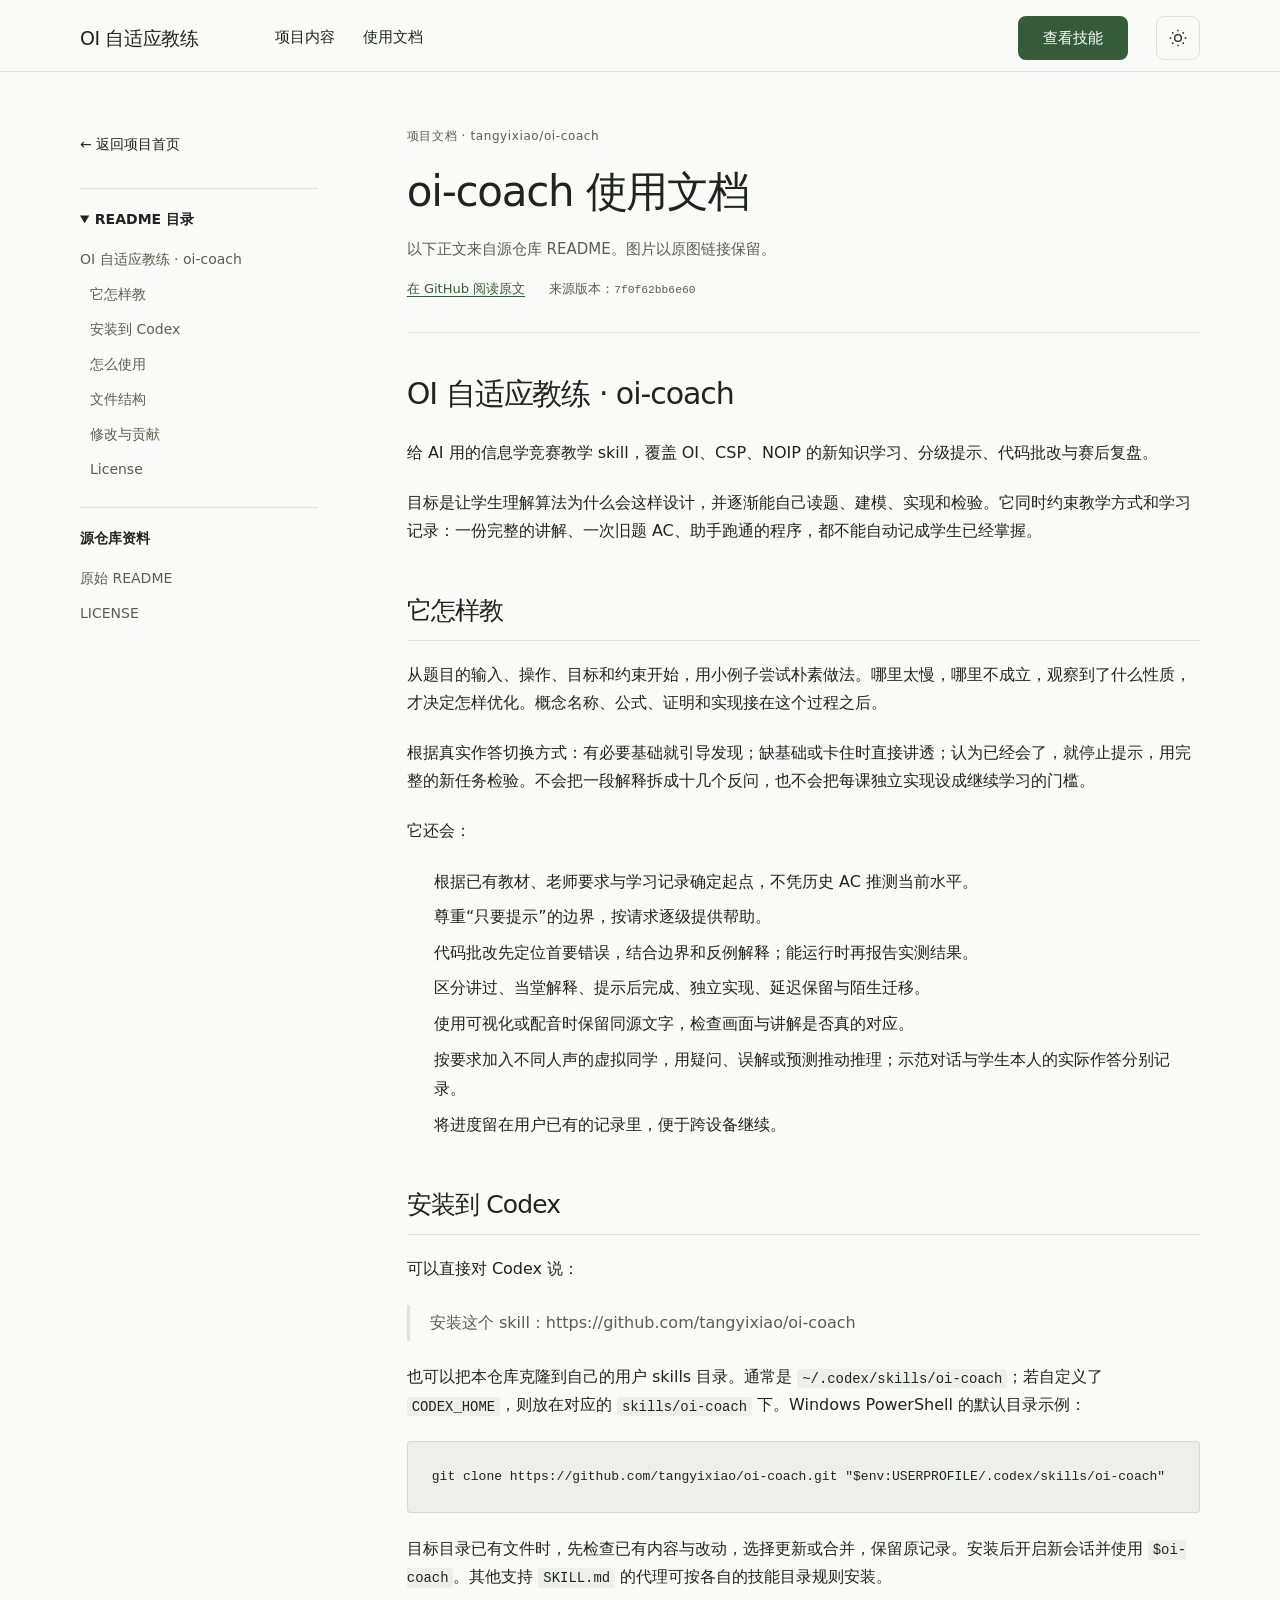
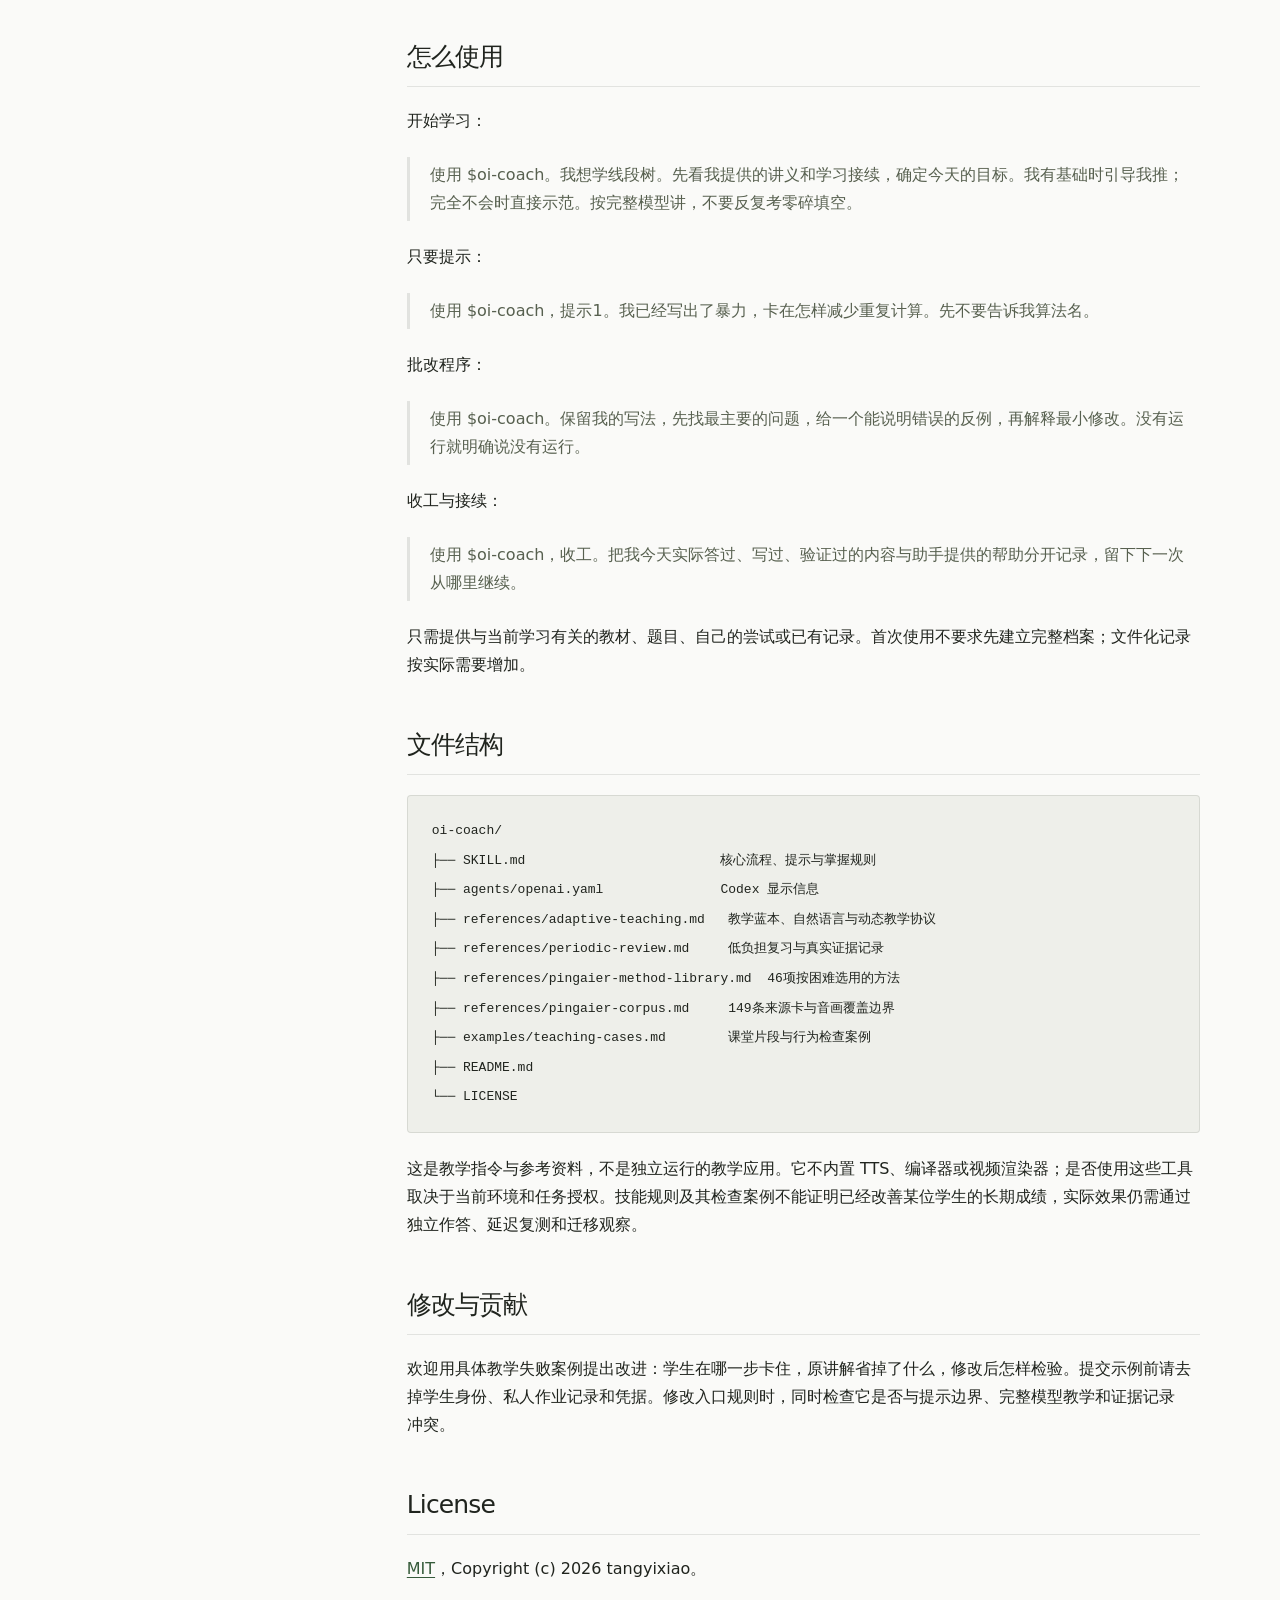
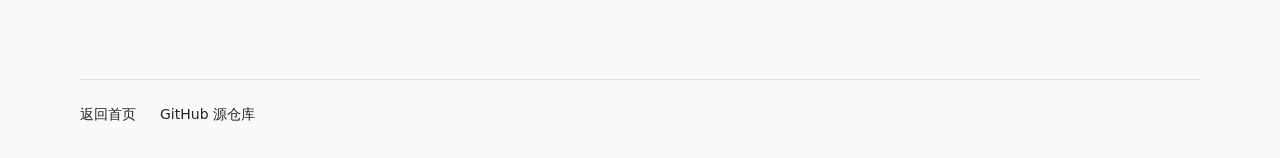
==== docs.html @ 5c3c3a41 "docs(pages): add project introduction website" ====
<!doctype html>
<html lang="zh-CN" data-project="oi-coach" data-docs="true"><head>
<meta charset="utf-8"><meta name="viewport" content="width=device-width, initial-scale=1">
<title>oi-coach · 使用文档</title><link rel="stylesheet" href="assets/system.css"><link rel="stylesheet" href="assets/ui/cards.css"><link rel="stylesheet" href="assets/motion/motion.css"><link rel="stylesheet" href="assets/layout/layout.css"><link rel="stylesheet" href="assets/page.css"><!-- <html lang="en" data-radius="sharp">; keep this <style> after the links: layout.css resets --ly-scale -->
<style>
:root {
  --p-bg: #fafaf8; --p-surface: #eeefea; --p-ink: #20241e; --p-muted: #57604f;
  --p-accent: #365b3b; --p-accent-ink: #fafaf8; --p-action: #365b3b; --p-action-ink: #fafaf8;
  --p-inv-bg: #20241e; --p-inv-surface: #2d302b; --p-inv-ink: #fafaf8; --p-inv-muted: #9fa19d;
  --p-inv-accent: #fafaf8; --p-inv-accent-ink: #20241e; --p-inv-action: #fafaf8; --p-inv-action-ink: #20241e;
  --font-display: "Host Grotesk", system-ui, sans-serif;
  --font-text: "Host Grotesk", system-ui, sans-serif;
  --font-mono: "JetBrains Mono", ui-monospace, "SFMono-Regular", Menlo, Consolas, monospace;
  --display-weight: 500;
  --display-tracking: -0.035em;
  --display-tracking-xl: -0.04em;
}
</style><style>html[data-theme="light"]{--p-bg:#fafaf8;--p-surface:#eeefea;--p-ink:#20241e;--p-muted:#57604f;--p-accent:#365b3b;--p-accent-ink:#ffffff;--p-action:#365b3b;--p-action-ink:#ffffff;color-scheme:light}html[data-theme="dark"]{--p-bg:#131517;--p-surface:#202427;--p-ink:#f0f1f2;--p-muted:#b5bbc1;--p-accent:#b0cea2;--p-accent-ink:#131517;--p-action:#b0cea2;--p-action-ink:#131517;color-scheme:dark}</style><script src="assets/theme.js"></script><link rel="icon" href="favicon.svg" type="image/svg+xml">
<link rel="stylesheet" href="assets/docs.css"></head><body class="docs-page">
<header class="nav"><div class="wrap nav__bar"><a class="skip-link" href="#docs-content">跳到正文</a><a class="nav__logo" href="index.html#top">OI 自适应教练</a><nav class="nav__links" aria-label="章节导航"><div class="nav__item"><a class="nav__link" href="index.html#work">项目内容</a></div><div class="nav__item"><a class="nav__link" href="docs.html">使用文档</a></div></nav><div class="nav__actions"><a class="btn btn--primary" href="https://github.com/tangyixiao/oi-coach/blob/main/SKILL.md">查看技能</a><button class="theme-toggle" type="button" data-theme-toggle aria-label="切换深浅色" aria-pressed="false"><svg width="20" height="20" viewBox="0 0 24 24" fill="none" stroke="currentColor" stroke-width="1.6" aria-hidden="true"><circle cx="12" cy="12" r="4"/><path d="M12 2v2m0 16v2M2 12h2m16 0h2M5 5l1.5 1.5m11 11L19 19M5 19l1.5-1.5m11-11L19 5"/></svg></button></div><button class="nav__toggle" type="button" aria-expanded="false" aria-label="菜单"><svg width="18" height="18" viewBox="0 0 18 18" aria-hidden="true"><path d="M2 5h14M2 13h14" stroke="currentColor" stroke-width="1.6" stroke-linecap="round"/></svg></button></div></header>
<main class="docs-shell wrap" id="top">
<aside class="docs-sidebar" aria-label="文档导航">
<a class="docs-home" href="index.html">← 返回项目首页</a>
<details class="docs-toc" open><summary>README 目录</summary><nav aria-label="README 目录"><ol><li class="docs-level-1"><a href="#oi-自适应教练--oi-coach">OI 自适应教练 · oi-coach</a></li><li class="docs-level-2"><a href="#它怎样教">它怎样教</a></li><li class="docs-level-2"><a href="#安装到-codex">安装到 Codex</a></li><li class="docs-level-2"><a href="#怎么使用">怎么使用</a></li><li class="docs-level-2"><a href="#文件结构">文件结构</a></li><li class="docs-level-2"><a href="#修改与贡献">修改与贡献</a></li><li class="docs-level-2"><a href="#license">License</a></li></ol></nav></details>
<div class="docs-resources"><p>源仓库资料</p><ul><li><a href="https://github.com/tangyixiao/oi-coach/blob/7f0f62bb6e60f9acf2d45c20cef490edaa5d7a0e/README.md">原始 README</a></li><li><a href="https://github.com/tangyixiao/oi-coach/blob/7f0f62bb6e60f9acf2d45c20cef490edaa5d7a0e/LICENSE">LICENSE</a></li></ul></div>
</aside>
<div class="docs-main"><header class="docs-heading"><p class="docs-eyebrow">项目文档 · tangyixiao/oi-coach</p>
<h1>oi-coach 使用文档</h1><p>以下正文来自源仓库 README。图片以原图链接保留。</p>
<div class="docs-source"><a href="https://github.com/tangyixiao/oi-coach/blob/7f0f62bb6e60f9acf2d45c20cef490edaa5d7a0e/README.md">在 GitHub 阅读原文</a><span>来源版本：<code>7f0f62bb6e60</code></span></div></header>
<article class="docs-markdown" id="docs-content" tabindex="-1"><h1 id="oi-自适应教练--oi-coach">OI 自适应教练 · oi-coach</h1>
<p>给 AI 用的信息学竞赛教学 skill，覆盖 OI、CSP、NOIP 的新知识学习、分级提示、代码批改与赛后复盘。</p>
<p>目标是让学生理解算法为什么会这样设计，并逐渐能自己读题、建模、实现和检验。它同时约束教学方式和学习记录：一份完整的讲解、一次旧题 AC、助手跑通的程序，都不能自动记成学生已经掌握。</p>
<h2 id="它怎样教">它怎样教</h2>
<p>从题目的输入、操作、目标和约束开始，用小例子尝试朴素做法。哪里太慢，哪里不成立，观察到了什么性质，才决定怎样优化。概念名称、公式、证明和实现接在这个过程之后。</p>
<p>根据真实作答切换方式：有必要基础就引导发现；缺基础或卡住时直接讲透；认为已经会了，就停止提示，用完整的新任务检验。不会把一段解释拆成十几个反问，也不会把每课独立实现设成继续学习的门槛。</p>
<p>它还会：</p>
<ul>
<li>根据已有教材、老师要求与学习记录确定起点，不凭历史 AC 推测当前水平。</li>
<li>尊重“只要提示”的边界，按请求逐级提供帮助。</li>
<li>代码批改先定位首要错误，结合边界和反例解释；能运行时再报告实测结果。</li>
<li>区分讲过、当堂解释、提示后完成、独立实现、延迟保留与陌生迁移。</li>
<li>使用可视化或配音时保留同源文字，检查画面与讲解是否真的对应。</li>
<li>按要求加入不同人声的虚拟同学，用疑问、误解或预测推动推理；示范对话与学生本人的实际作答分别记录。</li>
<li>将进度留在用户已有的记录里，便于跨设备继续。</li>
</ul>
<h2 id="安装到-codex">安装到 Codex</h2>
<p>可以直接对 Codex 说：</p>
<blockquote>
<p>安装这个 skill：https://github.com/tangyixiao/oi-coach</p>
</blockquote>
<p>也可以把本仓库克隆到自己的用户 skills 目录。通常是 <code>~/.codex/skills/oi-coach</code>；若自定义了 <code>CODEX_HOME</code>，则放在对应的 <code>skills/oi-coach</code> 下。Windows PowerShell 的默认目录示例：</p>
<pre><code class="language-powershell">git clone https://github.com/tangyixiao/oi-coach.git &quot;$env:USERPROFILE/.codex/skills/oi-coach&quot;
</code></pre>
<p>目标目录已有文件时，先检查已有内容与改动，选择更新或合并，保留原记录。安装后开启新会话并使用 <code>$oi-coach</code>。其他支持 <code>SKILL.md</code> 的代理可按各自的技能目录规则安装。</p>
<h2 id="怎么使用">怎么使用</h2>
<p>开始学习：</p>
<blockquote>
<p>使用 $oi-coach。我想学线段树。先看我提供的讲义和学习接续，确定今天的目标。我有基础时引导我推；完全不会时直接示范。按完整模型讲，不要反复考零碎填空。</p>
</blockquote>
<p>只要提示：</p>
<blockquote>
<p>使用 $oi-coach，提示1。我已经写出了暴力，卡在怎样减少重复计算。先不要告诉我算法名。</p>
</blockquote>
<p>批改程序：</p>
<blockquote>
<p>使用 $oi-coach。保留我的写法，先找最主要的问题，给一个能说明错误的反例，再解释最小修改。没有运行就明确说没有运行。</p>
</blockquote>
<p>收工与接续：</p>
<blockquote>
<p>使用 $oi-coach，收工。把我今天实际答过、写过、验证过的内容与助手提供的帮助分开记录，留下下一次从哪里继续。</p>
</blockquote>
<p>只需提供与当前学习有关的教材、题目、自己的尝试或已有记录。首次使用不要求先建立完整档案；文件化记录按实际需要增加。</p>
<h2 id="文件结构">文件结构</h2>
<pre><code class="language-text">oi-coach/
├── SKILL.md                         核心流程、提示与掌握规则
├── agents/openai.yaml               Codex 显示信息
├── references/adaptive-teaching.md   教学蓝本、自然语言与动态教学协议
├── references/periodic-review.md     低负担复习与真实证据记录
├── references/pingaier-method-library.md  46项按困难选用的方法
├── references/pingaier-corpus.md     149条来源卡与音画覆盖边界
├── examples/teaching-cases.md        课堂片段与行为检查案例
├── README.md
└── LICENSE
</code></pre>
<p>这是教学指令与参考资料，不是独立运行的教学应用。它不内置 TTS、编译器或视频渲染器；是否使用这些工具取决于当前环境和任务授权。技能规则及其检查案例不能证明已经改善某位学生的长期成绩，实际效果仍需通过独立作答、延迟复测和迁移观察。</p>
<h2 id="修改与贡献">修改与贡献</h2>
<p>欢迎用具体教学失败案例提出改进：学生在哪一步卡住，原讲解省掉了什么，修改后怎样检验。提交示例前请去掉学生身份、私人作业记录和凭据。修改入口规则时，同时检查它是否与提示边界、完整模型教学和证据记录冲突。</p>
<h2 id="license">License</h2>
<p><a href="https://github.com/tangyixiao/oi-coach/blob/7f0f62bb6e60f9acf2d45c20cef490edaa5d7a0e/LICENSE">MIT</a>，Copyright (c) 2026 tangyixiao。</p>
</article>
</div></main><footer class="docs-footer wrap"><a href="index.html">返回首页</a><a href="https://github.com/tangyixiao/oi-coach">GitHub 源仓库</a></footer>
<script type="module" src="assets/system.js"></script></body></html>
---- assets/system.css ----
/*
  taste-skill system.css - the one system for the page. Link it first, then assets/ui/cards.css (the
  feature card, its panel and the fragment placements), then set the palette (--p-*), the fonts and
  the radius set on :root in the page (node scripts/start.mjs prints that block).
  Do not add a second grid, spacing scale, type scale, radius scale, button or card style.
*/

/* ---------------------------------------------------------------- tokens */
:root {
  /* palette (hex only; fx.js reads --bg --surface --ink --muted --accent --accent-ink) */
  --p-bg: #ffffff;
  --p-surface: #f4f4f4;
  --p-ink: #111111;
  --p-muted: #6b6b6b;
  --p-accent: #1a4be0;
  --p-accent-ink: #ffffff;
  --p-action: #1a4be0;      /* buttons, links, focus: the accent, or the ink when the accent is too pale */
  --p-action-ink: #ffffff;
  --p-inv-bg: #111111;
  --p-inv-surface: #1c1c1c;
  --p-inv-ink: #f4f4f4;
  --p-inv-muted: #a3a3a3;
  --p-inv-accent: #ffffff;
  --p-inv-accent-ink: #111111;
  --p-inv-action: #ffffff;
  --p-inv-action-ink: #111111;
  /* the lit ground behind UI and in the closing band (references/cards.md), one per page, tech pages only
     (none on kind other, which is flat): <html data-ground="sand|sky|sage|painting">. system.js gives it to every ground
     that holds UI, on light and dark pages alike; --hue on one panel changes only its accent */
  --ground-bg: #d9ccb7; --ground-surface: #e9e0d2; --ground-ink: #2a2622; --ground-muted: #5a534a; --ground-accent: #a8794a;

  /* fonts */
  --font-display: system-ui, -apple-system, "Segoe UI", sans-serif;
  --font-text: system-ui, -apple-system, "Segoe UI", sans-serif;
  --font-mono: ui-monospace, "SFMono-Regular", Menlo, Consolas, monospace;
  --display-weight: 400;    /* headlines 400; 500 on a tech page (software, gaming, hardware) */
  --display-tracking: -0.025em;

  /* the page rhythm (references/layout-v4.md): one section per screen. The header is fixed and
     --nav tall; every section is padded --padt above and --padb (plus the phone action bar, --bar)
     below, and is exactly one or two screens tall (--h: 1 or 2; --hm on a phone). The hero's words
     start --hgap under the header and its content ends --hpadb above the fold. */
  --nav: 72px;
  --padt: 120px;
  --padb: 72px;
  --hgap: 48px;
  --hpadb: 64px;
  --bar: 0px;
  /* grid: one .wrap (alias .container) for the header, every section and the footer, the same
     --gut on both sides: 1280 wide at x 80-1360 at 1440, 342 at x 24-366 at 390 */
  --container: 1280px;
  --gut: 80px;
  --pad: var(--gut);
  --gutter: 24px;

  /* spacing: 4/8 scale */
  --s-1: 4px;  --s-2: 8px;  --s-3: 12px; --s-4: 16px; --s-5: 24px;
  --s-6: 32px; --s-7: 48px; --s-8: 64px; --s-9: 96px; --s-10: 128px;
  --section: 40px;      /* only a .section outside main (the kit's demo pages); every main > section and
                           footer.closing take --padt and --padb */
  --section-band: 56px; /* the same for an older footer outside footer.closing */
  --head-gap: 48px;     /* the one heading-to-content gap, 32 on a phone (layout.css reads it as --ly-head-gap) */
  --card-pad: 16px;     /* card padding (cards.css sets its own for cards with a panel) */
  --card-gap: 16px;     /* gap between cards */

  /* type scale (the only sizes on the page) */
  --t-label: 13px;
  --t-small: 14px;
  --t-body: 16px;
  --t-lead: 18px;
  --t-card: 18px;
  --t-h3: 24px;
  /* straight lines from the phone size at 390 to the desktop size at 1440 (system.md's table) */
  --t-h2: clamp(30px, 1.72vw + 23.3px, 48px);
  --t-h1: clamp(38px, 3.24vw + 25.4px, 72px);
  /* a big number stays a step under the h2 (VI-11): 38 at 1440, 28 at 390, so it never reads as a
     section heading; a stats row and a price set their own, smaller still */
  --t-stat: clamp(28px, .952vw + 24.29px, 38px);

  /* radius: one scale (soft by default; data-radius on <html> switches it) */
  --r-sm: 8px;  --r-md: 12px; --r-lg: 20px; --r-btn: 8px;

  /* controls (fixed here; a page never adds its own) */
  --btn-h: 44px;
  --btn-h-sm: 36px;
  --nav-h: var(--nav);  /* the older name, kept for the kit's files */
  --icon: 16px;         /* small icons: socials, menu chevrons, mono brand marks */

  /* motion */
  --ease: cubic-bezier(.2, .7, .2, 1);
  --dur: 180ms;
}
html[data-radius="sharp"] { --r-sm: 4px; --r-md: 6px;  --r-lg: 8px;  --r-btn: 4px; }
html[data-radius="soft"]  { --r-sm: 8px; --r-md: 12px; --r-lg: 20px; --r-btn: 8px; }
html[data-radius="round"] { --r-sm: 10px; --r-md: 16px; --r-lg: 24px; --r-btn: 999px; }
/* the four lit grounds (references/cards.md); sand is the default above. painting goes with
   painterly-landscape (x.ai's daylight sky over olive hills) */
html[data-ground="sky"]      { --ground-bg: #c6d3df; --ground-surface: #d6e0e9; --ground-ink: #25303a; --ground-muted: #4d5964; --ground-accent: #3f6a92; }
html[data-ground="sage"]     { --ground-bg: #cdd6c6; --ground-surface: #dce3d6; --ground-ink: #262d24; --ground-muted: #535b51; --ground-accent: #6c8e63; }
html[data-ground="painting"] { --ground-bg: #79a8d6; --ground-surface: #a6c4e2; --ground-ink: #16212c; --ground-muted: #273949; --ground-accent: #9c9b3c; }
/* cards.css takes its card and panel radii from this scale */
html[data-radius] .card { --c-r: var(--r-lg); }
html[data-radius] .panel { --p-r: var(--r-md); }

/* a phone: the header 56, the sections padded 96 / 48, the hero's words 40 under the header and its
   content ending 24 above the fold, 24 at both sides, 12 between columns */
@media (max-width: 639px) {
  :root { --nav: 56px; --padt: 96px; --padb: 48px; --hgap: 40px; --hpadb: 24px; --gut: 24px; --gutter: 12px; --card-gap: 12px; --head-gap: 32px; }
}
@media (min-width: 640px) {
  :root { --gut: 48px; --section: 48px; --section-band: 72px; --card-pad: 24px; }
}
@media (min-width: 1024px) {
  :root { --gut: 80px; --section: 56px; --section-band: 96px; --card-gap: 24px;
          --t-lead: 20px; --t-card: 20px; --t-h3: 28px; }
  /* a place (and a local service): the 1200 column at x 120-1320 */
  html[data-type="place"] { --gut: 120px; --container: 1200px; }
}
/* a place (VI-06, ST-96, PH-23): its own smaller type (h1 48/53 and 32/37, h2 32/40 and 24/30, titles
   and the sub-line 20 and 18), the Recipe 3 hero's gap under its photograph (40, 24 on a phone),
   square photographs and cards and 2px buttons, whatever data-radius and data-buttons say */
:root[data-type="place"] {
  --hgap: 40px;
  --t-h1: clamp(32px, 1.524vw + 26.06px, 48px);
  --t-h2: clamp(24px, .762vw + 21px, 32px);
  --t-h3: clamp(20px, .381vw + 18.51px, 24px);
  --r-sm: 2px; --r-md: 0px; --r-lg: 0px; --r-btn: 2px;
}
:root[data-type="place"] :is(h1, .t-h1) { line-height: 1.104; }
:root[data-type="place"] :is(h2, .t-h2) { line-height: 1.25; }
@media (max-width: 639px) {
  :root[data-type="place"] { --hgap: 24px; }
  :root[data-type="place"] :is(h1, .t-h1) { line-height: 1.156; }
}

/* ---------------------------------------------------------------- grounds (at most three) */
:root, .ground-base {
  --bg: var(--p-bg); --surface: var(--p-surface); --ink: var(--p-ink); --muted: var(--p-muted);
  --accent: var(--p-accent); --accent-ink: var(--p-accent-ink); --card: var(--p-surface);
  --action: var(--p-action); --action-ink: var(--p-action-ink);
}
.ground-surface {
  --bg: var(--p-surface); --surface: var(--p-bg); --ink: var(--p-ink); --muted: var(--p-muted);
  --accent: var(--p-accent); --accent-ink: var(--p-accent-ink); --card: var(--p-bg);
  --action: var(--p-action); --action-ink: var(--p-action-ink);
}
.ground-inverse {
  --bg: var(--p-inv-bg); --surface: var(--p-inv-surface); --ink: var(--p-inv-ink); --muted: var(--p-inv-muted);
  --accent: var(--p-inv-accent); --accent-ink: var(--p-inv-accent-ink); --card: var(--p-inv-surface);
  --action: var(--p-inv-action); --action-ink: var(--p-inv-action-ink);
}
:root, .ground-base, .ground-surface, .ground-inverse {
  --line: color-mix(in oklab, var(--ink) 11%, transparent);
  --line-strong: color-mix(in oklab, var(--ink) 20%, transparent);
  /* effects (fx.js) and UI fragments (assets/ui) take the colours of the ground they sit on */
  --fx-bg: var(--bg); --fx-surface: var(--surface); --fx-ink: var(--ink); --fx-muted: var(--muted);
  --fx-accent: var(--accent); --fx-accent-ink: var(--accent-ink);
  --ui-font: var(--font-text); --ui-mono: var(--font-mono); --ui-radius: var(--r-md);
}
.ground-base, .ground-surface, .ground-inverse { background: var(--bg); color: var(--ink); }

/* ---------------------------------------------------------------- base */
*, *::before, *::after { box-sizing: border-box; }
/* an anchor lands on the section's top (the judge's frame): the fixed header covers --nav of its --padt */
html { -webkit-text-size-adjust: 100%; scroll-padding-top: 0; scroll-behavior: auto; margin: 0; }
body {
  margin: 0; background: var(--bg); color: var(--ink);
  font: 400 var(--t-body)/1.55 var(--font-text);
  -webkit-font-smoothing: antialiased; text-rendering: optimizeLegibility; overflow-x: clip;
}
img, svg, video, canvas { display: block; max-width: 100%; }
/* hidden means hidden, also on an img the line above makes a block (a menu tab's photograph, a peek photograph) */
[hidden] { display: none !important; }
img, video { height: auto; }
a { color: inherit; text-decoration: none; }
button { font: inherit; color: inherit; }
h1, h2, h3, h4, p, ul, ol, figure, blockquote { margin: 0; }
ul, ol { padding: 0; list-style: none; }
h1, h2, h3, h4 {
  font-family: var(--font-display); font-weight: var(--display-weight);
  letter-spacing: var(--display-tracking); text-wrap: balance; overflow-wrap: break-word;
}
h1, .t-h1 { font-size: var(--t-h1); line-height: 1.04; }
h2, .t-h2 { font-size: var(--t-h2); line-height: 1.1; }
h3, .t-h3 { font-size: var(--t-h3); line-height: 1.2; }
h4, .t-card { font-family: var(--font-text); font-weight: 500; font-size: var(--t-card); line-height: 1.3; letter-spacing: -0.01em; }
p { text-wrap: pretty; }
.t-lead  { font-size: var(--t-lead); line-height: 1.5; }
.t-body  { font-size: var(--t-body); line-height: 1.55; }
.t-small { font-size: var(--t-small); line-height: 1.5; }
.t-label { font-size: var(--t-label); font-weight: 500; line-height: 1.4; letter-spacing: 0.01em; }
.t-stat  { font-family: var(--font-display); font-weight: var(--display-weight); font-size: var(--t-stat);
           line-height: 1; letter-spacing: var(--display-tracking); font-variant-numeric: tabular-nums; }
.muted { color: var(--muted); }
.mono  { font-family: var(--font-mono); }
.measure { max-width: 62ch; }
:focus-visible { outline: 2px solid var(--action); outline-offset: 2px; border-radius: 2px; }
::selection { background: color-mix(in oklab, var(--accent) 30%, transparent); }

/* ---------------------------------------------------------------- grid */
.wrap, .container { width: min(100% - 2 * var(--gut), var(--container)); margin-inline: auto; padding-inline: 0; }
.grid { display: grid; grid-template-columns: repeat(12, minmax(0, 1fr)); column-gap: var(--gutter); row-gap: var(--card-gap); }
.grid > * { min-width: 0; grid-column: 1 / -1; }
.section { padding-block: var(--section); }

/* ---------------------------------------------------------------- one section per screen
   The page is a stack of screens. Framed at scrollY = k x the screen height, a shot shows exactly one
   section: the hero alone on the first screen, every other section (and footer.closing, the close and
   the footer in one) exactly one or two screens tall, its h2 first, --padt under its top. Heights
   and padding do it: no pinning, snapping or script.
     <section class="section" id=".." style="--h: 2">     (2 screens; --hm sets a phone's count alone)
       <div class="wrap"> the h2 first, then the content </div>     (the one in-flow child)
     </section>
   A layer (a full-bleed photograph or ground behind the words) is an <img class="layer" aria-hidden="true">
   beside the .wrap. Content must fit: one screen holds 708px of content at 1440x900 (900 - 120 - 72),
   two hold 1,608 (the second screen's part starts --padt under its top with .g2). From 640 to 1279 a
   section keeps at least its screens and grows past them rather than overlap the next. */
main > :is(section, .section), footer.closing {
  position: relative; box-sizing: border-box;
  height: calc(var(--h, 1) * 100vh); height: calc(var(--h, 1) * 100svh);
  padding: var(--padt) 0 calc(var(--padb) + var(--bar));
}
main > :is(section, .section) > :is(.wrap, .container), footer.closing > .wrap { position: relative; z-index: 1; height: 100%; }
main > :is(section, .section) > :is(.wrap, .container):not(.grid) { display: flex; flex-direction: column; }
/* a .wrap that is the section's grid too (class="wrap grid"): its rows start at the top */
main > :is(section, .section) > :is(.wrap, .container).grid { align-content: start; }
/* .fill: the block that takes what the screen leaves under the heading (a photograph, a frame) */
main > :is(section, .section) > .wrap > .fill { flex: 1 1 0; min-height: 0; }
/* two screens as two groups: row 1 the h2 and the first group, row 2 the rest (no second h2), starting
   --padt under the second screen's top, so the second shot looks like any other section */
main > :is(section, .section).g2, footer.closing.g2 { --h: 2; }
main > :is(section, .section).g2 > :is(.wrap, .container), footer.closing.g2 > .wrap { display: grid; grid-template-rows: minmax(0, 1fr) minmax(0, 1fr); row-gap: calc(var(--padt) + var(--padb) + var(--bar)); }
main > :is(section, .section).g2 > :is(.wrap, .container) > *, footer.closing.g2 > .wrap > * { min-height: 0; align-self: start; }
main > :is(section, .section).g2 > :is(.wrap, .container) > :is(.group, .fill) { align-self: stretch; }
/* a group: one screen's part of a .g2 section (its h2 and first rows, or the rest) */
.group { display: flex; flex-direction: column; min-height: 0; }
/* each screen's card row runs down to that screen's foot (the cards stretch, their panels grow), so
   the second screen of a .g2 is never a short row over an empty ground; both rows end on the same line */
@media (min-width: 1024px) {
  main > :is(section, .section).g2 > .wrap > .grid:last-child,
  main > :is(section, .section).g2 > .wrap > .group > .grid:last-child { align-self: stretch; flex: 1 1 auto; min-height: 0; }
}
.group > .fill { flex: 1 1 0; min-height: 0; }
@media (min-width: 640px) and (max-width: 1279px) {
  main > :is(section, .section):not(.hero, .section--hero), footer.closing {
    height: auto; min-height: calc(var(--h, 1) * 100vh); min-height: calc(var(--h, 1) * 100svh);
  }
  /* the section is a column and its .wrap takes all of it, so a .fill (a photograph, a frame) still
     grows to the section's foot (a min-height percentage would not resolve, leaving it at its least) */
  main > :is(section, .section):not(.hero, .section--hero), footer.closing { display: flex; flex-direction: column; }
  main > :is(section, .section):not(.hero, .section--hero) > :is(.wrap, .container), footer.closing > .wrap { flex: 1 0 auto; height: auto; min-height: 0; }
}
/* a phone: lvh (the screen with its bars hidden) for every section but the hero; --hm when stacking
   makes the content taller than the desktop count */
@media (max-width: 639px) {
  main > :is(section, .section):not(.hero, .section--hero), footer.closing {
    height: calc(var(--hm, var(--h, 1)) * 100vh); height: calc(var(--hm, var(--h, 1)) * 100lvh);
  }
  main > :is(section, .section).g2m, footer.closing.g2m { --hm: 2; }
  main > :is(section, .section).g2m > :is(.wrap, .container), footer.closing.g2m > .wrap { display: grid; grid-template-rows: minmax(0, 1fr) minmax(0, 1fr); row-gap: calc(var(--padt) + var(--padb) + var(--bar)); }
  main > :is(section, .section).g2:not(.g2m) > :is(.wrap, .container) { display: flex; row-gap: 0; }
  main > :is(section, .section).g2:not(.g2m) > :is(.wrap, .container) > * { align-self: stretch; }
}
/* a layer: the photograph or ground of a whole section, under its words, edge to edge */
main > :is(section, .section) > :is(img, video, canvas, picture).layer,
footer.closing > :is(img, video, canvas, picture).layer {
  position: absolute; inset: 0; z-index: 0; width: 100%; height: 100%; max-width: none; object-fit: cover; object-position: var(--pos, 50% 50%);
}
main > :is(section, .section) > picture.layer > img { width: 100%; height: 100%; object-fit: cover; }

/* the hero: exactly the first screen, the fixed header over its top. Its words start --hgap under the
   header (--photo adds a full-bleed photograph's height above them on a place); its content ends
   --hpadb above the fold, and nothing of the next section shows, at 1440, 1024, 820 and 390.
     <section class="hero hero--<type>"><div class="wrap"><div class="hero-text"> .. </div>[one strip]</div></section>
   .hero-text holds the whole composition (the words, and the picture or window beside or under them);
   one docked strip (logos, three facts) may follow it, at most 96px, desktop only. */
main > :is(.hero, .section--hero) {
  height: 100vh; height: 100svh; min-height: 0;
  padding: calc(var(--nav) + var(--photo, 0px) + var(--hgap)) 0 calc(var(--hpadb) + var(--bar));
}
:is(.hero, .section--hero) > .wrap { height: 100%; display: grid; grid-template-rows: minmax(0, 1fr) auto; row-gap: var(--s-7); }
:is(.hero, .section--hero) > .wrap > .hero-text { min-height: 0; }
:is(.hero, .section--hero) > .wrap > .hero-strip { grid-row: 2; max-height: 96px; }
@media (max-width: 639px) { :is(.hero, .section--hero) > .wrap > .hero-strip { display: none; } }
.section--hero .section-head { max-width: 860px; }
/* the starter's own hero (hero-split): the words on span-5 top-aligned, the picture on span-6 start-7
   as tall as the hero's content box (at most 716 at 1440x900); a phone stacks words, then the picture
   in what is left */
.hero-text.hero-split { height: 100%; align-items: stretch; }
.hero-split > .hero-copy { align-self: start; }
.hero-split > .hero-visual { position: relative; min-height: 0; height: 100%; }
@media (max-width: 1023px) {
  .hero-text.hero-split { display: flex; flex-direction: column; gap: var(--s-6); }
  .hero-split > .hero-visual { flex: 1 1 0; min-height: 200px; height: auto; }
}
.hero-copy > * + * { margin-top: var(--s-5); }
/* the h1 first in the words' column: its capitals start on the picture's top line, not the line box's
   (the leading above the capitals would put the words about 12px under the photograph's top) */
.hero-copy > h1:first-child { text-box: trim-start cap alphabetic; }
.hero-copy > .btn-row { margin-top: var(--s-6); }
/* three short facts at the foot of the words' column, on the picture's bottom line (no dead space
   under the buttons): <dl class="hero-facts"><div><dt>..</dt><dd>..</dd></div> x3</dl> */
@media (min-width: 1024px) {
  .hero-split > .hero-copy { height: 100%; display: flex; flex-direction: column; }
  .hero-split > .hero-copy > .hero-facts { margin-top: auto; }
}
.hero-facts { display: grid; grid-template-columns: repeat(3, minmax(0, 1fr)); gap: var(--s-5) var(--gutter); margin: 0; }
.hero-facts > div { display: grid; gap: var(--s-1); align-content: start; }
.hero-facts dt { font-size: var(--t-small); color: var(--muted); }
.hero-facts dd { margin: 0; font-weight: 500; }
@media (max-width: 1023px) { .hero-facts { display: none; } }
/* a notice line above the h1 (changed hours, a delivery cut-off): one line with a number, static,
   starting on the left line like the h1 under it */
.hero-notice { font-size: var(--t-small); font-weight: 500; color: var(--ink); }
.hero-notice b, .hero-notice strong { font-weight: 500; color: var(--accent); }
.hero-copy > .hero-notice + h1 { margin-top: var(--s-5); }

/* a phone: open tiles from a row of three or four (rooms, goods, beans) go two-up, an odd last one
   across the row, so a row of three fits one 844px screen (stacked one under another they need two) */
@media (max-width: 639px) {
  .grid > .tile:is(.span-3, .span-4) { grid-column: auto / span 6; }
  .grid > .tile:is(.span-3, .span-4):nth-child(odd of .tile):nth-last-child(1 of .tile) { grid-column: 1 / -1; }
  .grid > .tile:is(.span-3, .span-4) .tile__head { flex-wrap: wrap; gap: 0 var(--s-2); }
}
/* a phone: open cards (words on the ground, the panel under them) stacked one under another keep 32px
   between a panel's foot and the next card's title, so a title never reads as the panel's caption */
@media (max-width: 639px) { .grid:has(> .card--open) { row-gap: var(--s-6); } }
/* spans: desktop >= 1024. Tablet 640-1023: text cards on span-3 and span-6 go two-up; cards with a
   panel (a visual needs the width; the one exception is a span-6 pair, below)
   and everything else (split text and visuals, span-4 cards, span-5/7/8 blocks) take the full row, so a split stacks and no row is left half empty. Phone < 640: one column. */
@media (min-width: 640px) and (max-width: 1023px) {
  .grid > .card.span-3:not(:has(> .panel)), .grid > .card.span-6:not(:has(> .panel)) { grid-column: auto / span 6; }
  /* the one exception with a panel: a 2x2 (or a pair) of span-6 cards stays two-up from 720px (a panel
     of about 310px and more, wide enough for a kit fragment), so four cards take one or two screens
     at 768-820 instead of a card per row (four stacked panels run past two screens). Split cards and
     every other span keep the full row. Under 720 a card per row. */
  @media (min-width: 720px) {
    .grid > .card.span-6:has(> .panel):not(.card--split) { grid-column: auto / span 6; }
    .grid > .card.span-6:has(> .panel):not(.card--split):nth-child(odd of .card.span-6):nth-last-child(1 of .card.span-6) { grid-column: 1 / -1; }
  }
  /* open tiles (rooms, models, people, a photo pair) go two-up; an odd last one takes the row */
  .grid > .tile:is(.span-3, .span-4, .span-6) { grid-column: auto / span 6; }
  .grid > .tile:is(.span-3, .span-4, .span-6):nth-child(odd of .tile):nth-last-child(1 of .tile) { grid-column: 1 / -1; }
}
@media (min-width: 1024px) {
  .span-2  { grid-column: auto / span 2; }
  .span-3  { grid-column: auto / span 3; }
  .span-4  { grid-column: auto / span 4; }
  .span-5  { grid-column: auto / span 5; }
  .span-6  { grid-column: auto / span 6; }
  .span-7  { grid-column: auto / span 7; }
  .span-8  { grid-column: auto / span 8; }
  .span-9  { grid-column: auto / span 9; }
  .span-10 { grid-column: auto / span 10; }
  .span-12 { grid-column: auto / span 12; }
  .start-1 { grid-column-start: 1; } .start-2 { grid-column-start: 2; } .start-3 { grid-column-start: 3; }
  .start-5 { grid-column-start: 5; } .start-6 { grid-column-start: 6; } .start-7 { grid-column-start: 7; }
  .start-4 { grid-column-start: 4; } .start-8 { grid-column-start: 8; } .start-9 { grid-column-start: 9; }
  .start-10 { grid-column-start: 10; }
  /* a split is top-aligned: the words' first line and the picture's top on one line (never centred
     against each other, never mirrored: text left, the visual right, on every split of the page) */
  .grid--middle, .grid--top { align-items: start; }
}
/* card rows: every card in a row the same height (a plain .grid stretches them) */
.grid:is(.grid--middle, .grid--top) > .card { align-self: stretch; }
/* 1024-1279: a span-4 card's panel would be about 220px wide, too narrow for real UI. Cards with a
   panel on span-4 go two-up, a span-8 one takes the row, and an odd last one takes the row too
   (steps, proof row: two, then one wide; bento: the wide card, then the four small ones two by two) */
@media (min-width: 1024px) and (max-width: 1279px) {
  .grid > .card.span-4:has(> .panel) { grid-column: auto / span 6; }
  .grid > .card.span-8:has(> .panel),
  .grid > .card.span-4:has(> .panel):nth-child(odd of .card.span-4):nth-last-child(1 of .card.span-4) { grid-column: 1 / -1; }
}

/* ---------------------------------------------------------------- section heading */
.section-head { max-width: 760px; margin-bottom: var(--head-gap); display: grid; gap: var(--s-4); }
/* every heading starts on the left line (a centred head among left ones reads as a mistake): the
   old centred head is left-aligned too */
.section-head--center { text-align: left; justify-items: start; }
/* a head row: the h2 (and its line) left, one link or the section's button at the right line */
.section-head--split { max-width: none; display: flex; align-items: end; justify-content: space-between; gap: var(--s-5); flex-wrap: wrap; }
.section-head--split > div { display: grid; gap: var(--s-4); max-width: 760px; }
.section-head p { color: var(--ink); font-size: var(--t-lead); line-height: 1.5; max-width: 60ch; }
.section-head--row { max-width: none; display: flex; align-items: end; justify-content: space-between; gap: var(--s-5); flex-wrap: wrap; }
.section-head--row > div { display: grid; gap: var(--s-4); max-width: 760px; }
/* the hero row (hero-product, hero-cycle): the h1 and its line left, the buttons right, across 1280 */
.section--hero .section-head--row { max-width: none; }

/* ---------------------------------------------------------------- buttons (one pair, a dealt look)
   One pair a page, .btn--primary and .btn--secondary, in the look dealt with the page (sections.md)
   and set once on <html data-buttons>; the markup never changes:
     solid  filled primary, outlined secondary, the radius scale (Figma; the default)
     pill   pills, a chevron after the primary's label, a tinted secondary (x.ai)
     tonal  the radius scale, a tinted secondary with no outline (Linear, Vercel)
     arrow  an arrow after the primary's label; the secondary is a text link with an arrow (Stripe)
     block  near-square corners, 48px tall; the secondary is an underlined text link (shops, hotels) */
.btn {
  display: inline-flex; align-items: center; justify-content: center; gap: var(--s-2);
  height: var(--btn-h); padding: 0 var(--s-5); border-radius: var(--r-btn); border: 1px solid transparent;
  font: 500 var(--t-body)/1 var(--font-text); letter-spacing: 0; white-space: nowrap; cursor: pointer;
  transition: background-color var(--dur) var(--ease), color var(--dur) var(--ease), border-color var(--dur) var(--ease), text-decoration-color var(--dur) var(--ease);
}
.btn--primary { background: var(--action); color: var(--action-ink); }
.btn--primary:hover { background: color-mix(in oklab, var(--action) 86%, var(--ink)); }
/* an inverted primary (the action is the ground's ink: a brand band, a lit ground): its hover steps toward the ground, as the filled one steps toward the ink */
.ground-brand .btn--primary:hover { background: color-mix(in oklab, var(--action) 88%, var(--bg)); }
/* the ground's own colour with a clear border: never grey on grey, readable on an effect too */
.btn--secondary { background: var(--bg); color: var(--ink); border-color: var(--line-strong); }
.btn--secondary:hover { background: color-mix(in oklab, var(--bg) 94%, var(--ink)); border-color: color-mix(in oklab, var(--ink) 35%, transparent); }
.btn--sm { height: var(--btn-h-sm); padding: 0 var(--s-4); font-size: var(--t-small); }
html[data-buttons="pill"] { --r-btn: 999px; }
html[data-buttons="block"] { --r-btn: 2px; --btn-h: 48px; }
html:is([data-buttons="pill"], [data-buttons="tonal"]) .btn--secondary { background: color-mix(in oklab, var(--ink) 8%, var(--bg)); border-color: transparent; }
html:is([data-buttons="pill"], [data-buttons="tonal"]) .btn--secondary:hover { background: color-mix(in oklab, var(--ink) 14%, var(--bg)); border-color: transparent; }
/* arrow and block: the secondary is a text link at the button's height (no box: one button look) */
html:is([data-buttons="arrow"], [data-buttons="block"]) .btn--secondary {
  background: none; border-color: transparent; padding-inline: var(--s-2);
  text-decoration: underline; text-underline-offset: 4px; text-decoration-color: var(--line-strong);   /* the .link look */
}
html:is([data-buttons="arrow"], [data-buttons="block"]) .btn--secondary:hover { background: none; border-color: transparent; text-decoration-color: currentColor; }
/* the glyph after a label: a chevron (pill) or an arrow (arrow), drawn so every font shows the same */
html[data-buttons="pill"] .btn--primary::after,
html[data-buttons="arrow"] :is(.btn--primary, .btn--secondary)::after {
  content: ""; flex: none; width: 12px; height: 12px; margin-right: -2px; background: currentColor;
  -webkit-mask: var(--btn-glyph) center / contain no-repeat; mask: var(--btn-glyph) center / contain no-repeat;
  transition: transform var(--dur) var(--ease);
}
html[data-buttons="pill"] { --btn-glyph: url("data:image/svg+xml,%3Csvg xmlns='http://www.w3.org/2000/svg' viewBox='0 0 12 12'%3E%3Cpath d='M4.5 2.5 8 6l-3.5 3.5' fill='none' stroke='black' stroke-width='1.6' stroke-linecap='round' stroke-linejoin='round'/%3E%3C/svg%3E"); }
html[data-buttons="arrow"] { --btn-glyph: url("data:image/svg+xml,%3Csvg xmlns='http://www.w3.org/2000/svg' viewBox='0 0 12 12'%3E%3Cpath d='M1.5 6h8.5M6.5 2.5 10 6l-3.5 3.5' fill='none' stroke='black' stroke-width='1.5' stroke-linecap='round' stroke-linejoin='round'/%3E%3C/svg%3E"); }
html:is([data-buttons="pill"], [data-buttons="arrow"]) .btn:hover::after { transform: translateX(3px); }
.btn:active { transform: translateY(1px) scale(.985); }
.btn--arrow::after { content: "\2192"; transition: transform var(--dur) var(--ease); }
.btn--arrow:hover::after { transform: translateX(3px); }
/* the drawn arrow (assets/motion: its stem grows and its head moves 3px on hover), the last child of
   a primary button, a pill or a link: <svg class="m-arrow" viewBox="0 0 12 12" aria-hidden="true">
   <path class="m-arrow__stem" d="M1 6h8"/><path class="m-arrow__head" d="M4.5 2.5 8 6l-3.5 3.5"/></svg>.
   It replaces the dealt glyph, so a button never shows two */
.m-arrow { flex: none; width: 12px; height: 12px; margin-right: -2px; overflow: visible;
           fill: none; stroke: currentColor; stroke-width: 1.6; stroke-linecap: round; stroke-linejoin: round; }
.btn--xl .m-arrow { width: 0.62em; height: 0.62em; stroke-width: 1.4; }
:is(.btn, .link, .pill):has(> .m-arrow)::after { content: none; display: none; }
.btn-row { display: flex; flex-wrap: wrap; gap: var(--s-3); align-items: center; }
.section-head--center .btn-row { justify-content: center; }
/* on the phone every button row stacks full width */
@media (max-width: 639px) {
  .btn-row { flex-direction: column; align-items: stretch; width: 100%; justify-self: stretch; }
  /* full width, the second action is a text link at the button's height under the filled one (an
     outline across the whole screen reads as a rule, a pale fill as a switched-off button) */
  .btn-row > .btn--secondary { background: none; border-color: transparent; text-decoration: underline; text-underline-offset: 4px; text-decoration-color: var(--line-strong); }
  .section-head--split > .btn { width: 100%; }
}
.link { display: inline-flex; align-items: center; gap: var(--s-2); font-weight: 500; color: var(--ink);
        text-decoration: underline; text-decoration-color: var(--line-strong); text-underline-offset: 4px;
        transition: text-decoration-color var(--dur) var(--ease); }
.link:hover { text-decoration-color: currentColor; }
.link::after { content: "\2192"; display: inline-block; text-decoration: none; transition: transform var(--dur) var(--ease); }
.link:hover::after { transform: translateX(3px); }
.pill { display: inline-flex; align-items: center; gap: var(--s-2); height: 32px; padding: 0 var(--s-3);
        border-radius: 999px; border: 1px solid var(--line); background: var(--card);
        font-size: var(--t-label); color: var(--ink); }
.pill .muted { color: var(--muted); }

/* ---------------------------------------------------------------- card (one style) */
.card {
  display: flex; flex-direction: column; gap: var(--s-2); min-width: 0;
  background: var(--card); border: 1px solid var(--line); border-radius: var(--r-lg); padding: var(--card-pad);
}
/* small titles in the text face: a display face at 20px (a condensed or hairline serif) reads smaller than the body */
.card > h3, .card > h4, .card--plan h3 { font-family: var(--font-text); font-weight: 500; font-size: var(--t-card); line-height: 1.3; letter-spacing: -0.01em; }
/* the type floor (system.md): text people read is 16px or more in ink; cards.css sets it for its
   card text, this for a plain card's lines */
.card > p { color: var(--ink); font-size: var(--t-body); max-width: 52ch; }
/* at most two boxes one inside the other (sections.md): a card whose panel holds UI drops its own
   box, so its title and lines sit on the page ground over the panel (Figma's tiles), or runs the
   panel flush to its sides and bottom (cards.css .panel--flush) */
.card.card--open { --c-pad: 0px; background: none; border: 0; box-shadow: none; padding: 0; overflow: visible; }
.card.card--open > .panel { margin: var(--s-5) 0 0; border-radius: var(--r-lg); }
.card.card--open > .panel--top { margin: 0 0 var(--s-5); }
.card--plan.is-featured { border-color: var(--action); box-shadow: inset 0 0 0 1px var(--action); }
/* cards.css (linked after this file) sets .card { gap: 0 } for feature cards; a plan keeps its 16px rows */
.card.card--plan { gap: var(--s-4); }

/* ---------------------------------------------------------------- visuals: panels and frames
   A card's .panel (the inset visual), .stage and the placements (.at-corner, .at-rise, .at-over,
   .at-right, .at-center, .stage--fade-*) come from assets/ui/cards.css (references/cards.md).
   This file adds the frames (hero, split, square, closing band) and lets a .stage work inside them.
   The grounds' colours: system.js lights every ground that holds UI (see there). */
:not(.card) > .panel { border-radius: var(--p-r, var(--r-md)); }   /* a panel on its own: four round corners */
.menu-card .panel { --p-h: 160px; }
.frame {
  position: relative; isolation: isolate; overflow: clip; display: flex; align-items: center; justify-content: center;
  background: var(--surface); border-radius: var(--r-lg); border: 1px solid var(--line);
  padding: clamp(var(--s-4), 4vw, var(--s-7));
}
/* a zero-width spacer keeps --ratio (height / width) as the frame's minimum height */
.frame::before { content: ""; flex: none; width: 0; padding-top: var(--ratio, 0px); }
/* an object or scene (assets/objects) and a photograph (.frame__img) fill the frame themselves */
.frame > :not(canvas, .stage, .loop-pause, .frame__fx, .frame__img, [data-print], [data-scene], .print3d) { position: relative; max-width: 100%; min-width: 0; }
/* a photograph is a plain rectangle in its frame: no border, no print, no filter */
.frame--photo { padding: 0; border: 0; }
/* .frame--fill: as tall as its row (a split's picture beside the words, down to the section's foot);
   stacked on a tablet or a phone it takes what the screen leaves, at least 200px */
.frame--fill { height: 100%; }
@media (max-width: 1023px) {
  .grid.fill:has(> .frame--fill) { display: flex; flex-direction: column; gap: var(--s-6); }
  .grid.fill > .frame--fill { flex: 1 1 0; height: auto; min-height: 200px; }
}
/* a split's words as a column: the last block (stats, a link) on the picture's bottom line */
.split-col { display: flex; flex-direction: column; gap: var(--s-5); }
@media (min-width: 1024px) { .split-col { height: 100%; } .split-col > .split-col__end { margin-top: auto; } }
:is(.frame, .panel) > .frame__img { position: absolute; inset: 0; z-index: 0; width: 100%; height: 100%; max-width: none; object-fit: cover; }
.frame--portrait { --ratio: 125%; }
/* the product stage (hero-product): wide, the product whole on it; a phone gets a tall stage */
.frame--stage { --ratio: 50%; }
@media (max-width: 639px) { .frame--stage, .frame--portrait { --ratio: 120%; } }
.frame--hero { padding: clamp(24px, 5vw, 64px); }
.frame--split { --ratio: 80%; }
.frame--square { --ratio: 100%; }
/* the closing band: the hero's echo, lit with the page's ground (sand, sky, sage or painting) on light
   and dark pages alike, so its text and buttons take that ground's ink. Its effect sits on a layer of
   its own, <div class="frame__fx" data-fx="..">, held still and calm where the text sits (system.js) */
.frame--cta { min-height: 420px; }
/* .frame--lit: the same for an object's frame that holds a few words in its clear half (the
   product statement's facts in a .frame__text, lower left; the object stands right of centre) */
.frame--cta, .frame--lit {
  border-color: transparent; background: var(--ground-bg); color: var(--ground-ink);
  --bg: var(--ground-surface); --surface: var(--ground-surface); --ink: var(--ground-ink); --muted: var(--ground-muted);
  --action: var(--ground-ink); --action-ink: var(--ground-surface);
  --line: color-mix(in oklab, var(--ground-ink) 12%, transparent); --line-strong: color-mix(in oklab, var(--ground-ink) 24%, transparent);
}
.frame > .frame__fx { position: absolute; inset: 0; z-index: 0; }
/* on a light page the buttons on a lit ground keep the page's own action colour: one action, one look
   (a dark page keeps the lit ground's ink, which reads on the bright ground) */
html:not([data-tone="dark"]) :is(.frame--cta, .frame--lit, .footer--statement) { --action: var(--p-action); --action-ink: var(--p-action-ink); }
/* a card on a photograph (a booking form over the room): the card holds the page's colours */
.frame--photo:has(> .card) { padding: clamp(var(--s-5), 5vw, var(--s-8)) clamp(var(--s-4), 4vw, var(--s-7)); }
.frame--photo > .card { position: relative; z-index: 1; width: min(100%, 480px); }   /* flat: no shadow at rest (ST-97) */
.frame--cta > .frame__fx { opacity: .85; }
.frame--lit > .frame__text { z-index: 2; align-self: flex-end; margin-right: auto; width: min(100%, 360px); display: grid; gap: var(--s-5); }
/* 2:1 on a desktop; a phone gets 2:3, the words at the top and the object smaller and low under
   them (its hero preset), so the facts never touch the object */
.frame--lit { --ratio: 50%; }
@media (max-width: 639px) { .frame--lit { --ratio: 150%; } .frame--lit > .frame__text { align-self: flex-start; } }
@media (max-width: 639px) { .frame--split { --ratio: 100%; } }
/* A hero, wide or split frame (x.ai's hero window): --w on the rising fragment's slot (its true width)
   centres it while it fits; anchored 24px in and cut by the right edge once the frame is narrower.
   --pair on the .stage (the main fragment's width plus the part of the second that sticks out)
   centres the pair; below 1024 the main one alone. In a card's panel cards.css places it (.at-corner,
   .at-rise, .at-right; a centred .at-rise.fit narrows with the panel), as its recipe says. */
.frame > .stage > .at-rise { --ax: max(24px, calc(50% - var(--w, 64%) / 2)); }
.frame--hero > .stage > .at-rise { --ax: max(24px, calc(50% - var(--pair, var(--w, 64%)) / 2)); }
.frame--hero > .stage > .at-over { --bx: max(24px, calc(50% - var(--pair, 800px) / 2)); }
@media (max-width: 1023px) { .frame--hero > .stage > .at-rise { --ax: max(24px, calc(50% - var(--w, 64%) / 2)); } }
/* a frame holding a cards.css .stage: the stage fills it and places the fragments (references/cards.md);
   the hero and wide frames are 16:7 and square on a phone; below 1024 only the main fragment shows */
.frame:has(> .stage) { padding: 0; }
.frame--hero:has(> .stage) { aspect-ratio: 16 / 7; }
@media (max-width: 1023px) {
  .frame--hero:has(> .stage) { aspect-ratio: 3 / 2; }   /* a tablet: room for the main fragment's rows */
}
/* a tablet held upright (820x1180): a taller frame, so the hero fills the screen without a gap */
@media (min-width: 640px) and (max-width: 1023px) and (orientation: portrait) {
  .frame--hero:has(> .stage) { aspect-ratio: 4 / 3; }
}
@media (max-width: 1023px) {
  .frame--hero > .stage > :is(.at-over, .at-over-l) { display: none; }
}
/* a split frame is about 440-560px wide from 1024 to 1279: the main piece alone there */
@media (min-width: 1024px) and (max-width: 1279px) {
  .frame--split > .stage > :is(.at-over, .at-over-l) { display: none; }
}
@media (max-width: 639px) {
  .frame--hero:has(> .stage) { aspect-ratio: 1; }
  .frame > .stage > :is(.at-over, .at-over-l) { display: none; }
  /* phone: cards.css sets a fragment 16px in on both sides, and system.js holds every loop on its
     finished picture, so no pause button lands on the UI */
}
/* a small object on a focal tile (.at-center): its true width (--w, 288px for the slider), narrowed
   on a small panel so 24px of ground always shows on both sides (a span-4 panel is 304px at 1280) */
.stage > .at-center { width: calc(100% - 48px); max-width: var(--w, 288px); }
.stage > .at-center > :is([data-ui], .ui) { width: 100%; max-width: none; }
/* .to-edge stretches a fragment's surface past the bottom (cards.css); doc's surface is its page */
.stage > .to-edge > .ui-doc > .ui-doc__page { min-height: 100%; }
/* .hero-stage: whole fragments side by side in a frame, never overlapping or cut (a row of app
   screens); the first is the main one, and the ones that no longer fit drop out from the end */
.hero-stage { container: hero-stage / inline-size; width: 100%; }
.hero-stage__row { display: flex; align-items: center; justify-content: center; gap: var(--s-5); }
.hero-stage__row > * { flex: none; max-width: 100%; }
@container hero-stage (max-width: 1060px) { .hero-stage__row > :nth-child(n + 3) { display: none; } }
@container hero-stage (max-width: 740px)  { .hero-stage__row > :nth-child(n + 2) { display: none; } }
/* the pause button on every visual that moves by itself for more than 5 s (WCAG 2.2.2): ui.js adds it
   to a loop when it starts to move, system.js to the hero's ground. Write a button.loop-pause into
   the frame only for a loop of your own (hero-cycle). The same solid 32px disc in the page colours as
   assets/ui/base.css's, 12px in from the bottom-right corner, with a 44px hit area. */
.loop-pause {
  position: absolute; right: 12px; bottom: 12px; z-index: 6; display: grid; place-items: center;
  width: 32px; height: 32px; margin: 0; padding: 0; border-radius: 50%; cursor: pointer;
  border: 1px solid color-mix(in oklab, var(--ink) 16%, transparent); background: var(--bg); color: var(--ink);
  box-shadow: 0 1px 2px rgb(0 0 0 / .12), 0 4px 12px -4px rgb(0 0 0 / .28);
}
.loop-pause::before { content: ""; position: absolute; inset: -6px; border-radius: 50%; }
.loop-pause svg { width: 14px; height: 14px; fill: currentColor; }
@media (prefers-reduced-motion: reduce) { .loop-pause { display: none; } }

/* ---------------------------------------------------------------- navigation */
/* The header: fixed, opaque, one hairline under it, the same at every depth (no blur, no shadow, no
   floating pill, never hidden on scroll). Its .wrap is the page's, so the logo starts on the left line
   and the main button ends on the right one. Plain words, 15px, sentence case; one filled button. */
.nav {
  position: fixed; inset: 0 0 auto 0; z-index: 50; height: var(--nav);
  background: var(--bg); color: var(--ink); border-bottom: 1px solid var(--line);
}
.nav__bar { height: 100%; display: flex; align-items: center; gap: var(--s-8); }
/* a text logo: the display face at 500, 22px (the client's SVG logo replaces it when there is one) */
.nav__logo { display: inline-flex; align-items: center; gap: var(--s-2); font: 500 22px/1 var(--font-display); letter-spacing: -0.02em; flex: none; }
@media (max-width: 639px) { .nav__logo { font-size: 20px; } }
.nav__logo svg, .nav__logo img { height: 24px; width: auto; }
/* the brand's mark beside its name, in the accent (the client's logo replaces both). Dealt shapes:
   <span class="mark" data-mark="dots|arc|ring|petal|leaf|stack" aria-hidden="true"></span> */
.mark { display: inline-block; flex: none; width: 22px; height: 22px; background: var(--accent);
        -webkit-mask: var(--mark) center / contain no-repeat; mask: var(--mark) center / contain no-repeat; }
.mark[data-mark="dots"]  { --mark: url("data:image/svg+xml,%3Csvg xmlns='http://www.w3.org/2000/svg' viewBox='0 0 24 24'%3E%3Ccircle cx='6.5' cy='6.5' r='4.5'/%3E%3Ccircle cx='17.5' cy='6.5' r='4.5'/%3E%3Ccircle cx='6.5' cy='17.5' r='4.5'/%3E%3Crect x='13' y='13' width='9' height='9' rx='1.5'/%3E%3C/svg%3E"); }
.mark[data-mark="arc"]   { --mark: url("data:image/svg+xml,%3Csvg xmlns='http://www.w3.org/2000/svg' viewBox='0 0 24 24'%3E%3Cpath d='M2.5 21.5V12a9.5 9.5 0 0 1 19 0v9.5h-6V12a3.5 3.5 0 0 0-7 0v9.5z'/%3E%3C/svg%3E"); }
.mark[data-mark="ring"]  { --mark: url("data:image/svg+xml,%3Csvg xmlns='http://www.w3.org/2000/svg' viewBox='0 0 24 24'%3E%3Cpath fill-rule='evenodd' d='M12 2a10 10 0 1 1 0 20 10 10 0 0 1 0-20zm0 5.5a4.5 4.5 0 1 0 0 9 4.5 4.5 0 0 0 0-9z'/%3E%3C/svg%3E"); }
.mark[data-mark="petal"] { --mark: url("data:image/svg+xml,%3Csvg xmlns='http://www.w3.org/2000/svg' viewBox='0 0 24 24'%3E%3Ccircle cx='12' cy='6.6' r='5'/%3E%3Ccircle cx='17.4' cy='12' r='5'/%3E%3Ccircle cx='12' cy='17.4' r='5'/%3E%3Ccircle cx='6.6' cy='12' r='5'/%3E%3Ccircle cx='12' cy='12' r='4'/%3E%3C/svg%3E"); }
.mark[data-mark="leaf"]  { --mark: url("data:image/svg+xml,%3Csvg xmlns='http://www.w3.org/2000/svg' viewBox='0 0 24 24'%3E%3Cpath d='M3 21C3 10 10 3 21 3c0 11-7 18-18 18z'/%3E%3C/svg%3E"); }
.mark[data-mark="stack"] { --mark: url("data:image/svg+xml,%3Csvg xmlns='http://www.w3.org/2000/svg' viewBox='0 0 24 24'%3E%3Crect x='2' y='2.5' width='20' height='5.5' rx='2.75'/%3E%3Crect x='2' y='9.25' width='14' height='5.5' rx='2.75'/%3E%3Crect x='2' y='16' width='8' height='5.5' rx='2.75'/%3E%3C/svg%3E"); }
/* initial: the name's first letter on a small accent tile (<span class="mark mark--initial" aria-hidden="true">K</span>);
   wordmark: no mark, the name alone */
.mark.mark--initial { -webkit-mask: none; mask: none; display: inline-grid; place-items: center; border-radius: calc(var(--r-sm) * 0.75);
  color: var(--accent-ink); font: var(--display-weight, 400) 13px/1 var(--font-display); letter-spacing: 0; }
.footer__mark .mark, .footer .nav__logo .mark { width: 0.8em; height: 0.8em; margin-right: 0.18em; vertical-align: -0.04em; }
.footer__mark .mark--initial, .footer .nav__logo .mark--initial { width: 1em; height: 1em; font-size: 0.6em; }
.nav--split .nav__logo .mark--initial { width: 26px; height: 26px; font-size: 15px; }
.nav__links { display: flex; align-self: stretch; gap: var(--s-1); flex: 1; min-width: 0; }
.nav__item { display: flex; align-items: center; height: 100%; }
.nav__link {
  position: relative; display: inline-flex; align-items: center; gap: var(--s-1); height: 36px; padding: 0 var(--s-3); border-radius: var(--r-sm);
  font-size: 15px; font-weight: 500; color: var(--ink); white-space: nowrap; transition: background-color var(--dur) var(--ease), color var(--dur) var(--ease);
}
/* a small laptop (1024-1279): the words sit closer, so a bar of four words never wraps or reaches the logo */
@media (min-width: 1024px) and (max-width: 1279px) {
  .nav__bar { gap: var(--s-6); }
  .nav__link { padding: 0 var(--s-2); }
  .nav__link::before, .nav__link[aria-current="page"]::after { left: var(--s-2); right: var(--s-2); }
  .nav__links { gap: 0; }
}
/* the words take no pill or fill (ST-08, ST-11): a 2px line draws under the word from the left on hover and focus and leaves to the right */
.nav__link::before { content: ""; position: absolute; left: var(--s-3); right: var(--s-3); bottom: -2px; height: 2px; border-radius: 2px; background: currentColor;
  transform: scaleX(0); transform-origin: right; transition: transform var(--dur) var(--ease); pointer-events: none; }
.nav__link:hover::before, .nav__link:focus-visible::before, .nav__item:hover > .nav__link::before, .nav__item:focus-within > .nav__link::before { transform: scaleX(1); transform-origin: left; }
.nav__actions > .nav__link::before { left: var(--s-2); right: var(--s-2); }
.nav__link .chev { width: 12px; height: 12px; opacity: .6; transition: transform var(--dur) var(--ease); }
/* the page you are on: a 2px bar under its word (still, the same inset as the hover line) */
.nav__link[aria-current="page"]::after { content: ""; position: absolute; left: var(--s-3); right: var(--s-3); bottom: -2px; height: 2px; border-radius: 2px; background: currentColor; }
.nav__expand { display: none; }
.nav__actions { display: flex; align-items: center; gap: var(--s-4); flex: none; }
/* the bar's button: the page's primary at the one button height (44, 48 with data-buttons="block"; ST-09) */
.nav__actions .btn { height: var(--btn-h); padding-inline: var(--s-5); font-size: 15px; }
.nav__actions > .nav__link { padding-inline: var(--s-2); }
.nav__toggle { display: none; }

.nav__menu {
  position: absolute; left: 0; right: 0; top: 100%; background: var(--bg); color: var(--ink);
  border-top: 1px solid var(--line); border-bottom: 1px solid var(--line);
  padding: var(--s-7) 0 var(--s-8); opacity: 0; visibility: hidden; transform: translateY(-6px);
  transition: opacity 120ms var(--ease), transform 120ms var(--ease), visibility 0s linear 120ms;
}
@media (min-width: 1024px) {
  /* hover opens the full-width panel after 150ms of intent; a click on the word goes to its page */
  .nav__item:hover > .nav__menu, .nav__item:focus-within > .nav__menu {
    opacity: 1; visibility: visible; transform: none; transition-duration: 200ms, 200ms, 0s; transition-delay: 150ms, 150ms, 150ms;
  }
  .nav__item:hover > .nav__link .chev, .nav__item:focus-within > .nav__link .chev { transform: rotate(180deg); }
}
.menu-col { display: grid; gap: var(--s-2); align-content: start; }
.menu-col > .t-label { color: var(--muted); margin-bottom: var(--s-2); }
.menu-col a { display: grid; gap: var(--s-1); padding: var(--s-2) 0; font-weight: 500; }
.menu-col a span { font-weight: 400; color: var(--muted); font-size: var(--t-small); }
.menu-col a:hover { color: var(--action); }
.menu-card { display: grid; gap: var(--s-3); }
.menu-card .panel { --ratio: 56.25%; }

@media (max-width: 1023px) {
  .nav__links, .nav__actions { display: none; }
  /* the menu button takes the secondary button's look on a 44px tap area */
  .nav__toggle {
    display: inline-grid; place-items: center; margin-left: auto; width: 44px; height: 44px; border-radius: var(--r-btn);
    border: 1px solid var(--line-strong); background: transparent; color: var(--ink); cursor: pointer; flex: none;
  }
  .nav.is-open .nav__links {
    display: flex; flex-direction: column; position: fixed; top: var(--nav); left: 0; right: 0; bottom: 0;
    padding: var(--s-4) var(--gut) calc(var(--btn-h) * 2 + 56px); background: var(--bg); overflow-y: auto; gap: 0;
  }
  .nav.is-open .nav__item { display: grid; grid-template-columns: 1fr auto; height: auto; border-bottom: 1px solid var(--line); }
  .nav.is-open .nav__link { height: 56px; padding: 0; font-size: 20px; background: none; }
  .nav.is-open .nav__link[aria-current="page"]::after { left: 0; right: auto; width: 24px; bottom: 10px; }
  .nav.is-open .nav__link::before { display: none; }
  .nav.is-open .nav__link .chev { display: none; }
  .nav.is-open .nav__expand {
    display: inline-grid; place-items: center; width: 44px; height: 56px; border: 0; background: none; color: var(--ink); cursor: pointer;
  }
  .nav__expand svg { width: 16px; height: 16px; transition: transform var(--dur) var(--ease); }
  .nav__item.is-expanded .nav__expand svg { transform: rotate(180deg); }
  .nav.is-open .nav__menu {
    position: static; grid-column: 1 / -1; display: none; opacity: 1; visibility: visible; transform: none;
    box-shadow: none; border: 0; padding: 0 0 var(--s-4);
  }
  .nav.is-open .nav__item.is-expanded .nav__menu { display: block; }
  .nav.is-open .nav__menu :is(.container, .wrap) { width: 100%; }
  .nav.is-open .nav__menu .grid { row-gap: var(--s-4); }
  /* menu cards become plain rows in the sheet (their title and line), the picture panel hidden */
  .nav.is-open .menu-card { display: grid; gap: var(--s-1); padding: var(--s-2) 0; }
  .nav.is-open .menu-card .panel { display: none; }
  .nav.is-open .nav__actions {
    display: grid; gap: var(--s-2); position: fixed; left: 0; right: 0; bottom: 0; z-index: 51;
    padding: var(--s-4) var(--gut) calc(var(--s-4) + env(safe-area-inset-bottom)); background: var(--bg); border-top: 1px solid var(--line);
  }
  .nav.is-open .nav__actions .btn { width: 100%; height: 48px; font-size: var(--t-body); }
  /* a text action (Sign in, a phone line) under the buttons, centred at their height */
  .nav.is-open .nav__actions .nav__link { display: inline-flex; order: 2; justify-content: center; height: var(--btn-h); font-size: var(--t-body); }
  body.nav-locked { overflow: hidden; }
}
/* a tablet and a phone (1023 and below, ST-15): the main button stays in the bar, at the right line
   with the menu button 12px after it; the plain words go to the sheet */
@media (max-width: 1023px) {
  .nav__bar { gap: var(--s-3); }
  .nav:not(.is-open) .nav__actions { display: flex; margin-left: auto; }
  .nav:not(.is-open) .nav__actions > :not(.btn--primary) { display: none; }
  .nav:not(.is-open) .nav__actions + .nav__toggle { margin-left: 0; }
}
@media (max-width: 639px) {
  /* a long name (15 characters, "Verdigris Works"), the main button and the menu button fit 342px (390 wide) on
     one line each, with no page CSS: the name steps down with the screen (18px at 390), the button is the small
     size, and the three sit 8px apart. A name of 17 characters or more is the client's to shorten to its mark. */
  .nav__bar { gap: var(--s-2); }
  .nav__logo { font-size: clamp(16px, 4.6vw, 20px); gap: 6px; white-space: nowrap; }
  .nav__logo .mark:not(.mark--initial) { width: 20px; height: 20px; }
  .nav:not(.is-open) .nav__actions .btn { height: 44px; padding-inline: var(--s-3); font-size: var(--t-small); }
}
/* no script: the sheet cannot open, so the words stay in the bar (it scrolls sideways) and the dead menu button goes */
@media (scripting: none) and (max-width: 1023px) {
  .nav__links { display: flex; overflow-x: auto; scrollbar-width: none; margin-right: var(--s-3); padding-right: var(--s-2); border-right: 1px solid var(--line); }   /* stops short of the button, and a hairline marks where the row is cut (it scrolls) */
  .nav__toggle { display: none; }
}

/* nav types (dealt, sections.md). Every one is the same fixed bar on the page's .wrap; the full-width
   hover panel on a desktop and the full-screen sheet on a phone are shared, so only the bar's order
   and its panel's contents differ.
   (default) nav-mega: the logo, the words 64px right of it, the actions at the right line; the panel
              holds two or three link columns and one picture card (Figma)
   nav-cards: the same bar; its panel holds three or four picture cards (a.menu-card, span-4 or span-3)
   .nav--centre: the words in the middle of the bar (Linear, Vercel)
   .nav--split: the words left, the name in the middle, the actions right (shops, hotels, restaurants)
   .nav--tone: the bar on the page's inverse ground, a band of colour over a light page (x.ai's black
              bar); the panel under it stays on the page ground */
@media (min-width: 1024px) {
  .nav--split .nav__bar, .nav--centre .nav__bar { display: grid; grid-template-columns: minmax(0, 1fr) auto minmax(0, 1fr); }
  .nav--split .nav__logo { grid-column: 2; grid-row: 1; font-size: 26px; }
  .nav--split .nav__links { grid-column: 1; grid-row: 1; }
  /* the first word starts on the left line (its box, its letters and its underline) */
  .nav--split .nav__links > .nav__item:nth-child(1 of .nav__item) > .nav__link { padding-left: 0; }
  .nav--split .nav__links > .nav__item:nth-child(1 of .nav__item) > .nav__link::before,
  .nav--split .nav__links > .nav__item:nth-child(1 of .nav__item) > .nav__link[aria-current="page"]::after { left: 0; }
  .nav--split .nav__actions, .nav--centre .nav__actions { grid-column: 3; grid-row: 1; justify-self: end; }
  .nav--centre .nav__logo { grid-column: 1; grid-row: 1; justify-self: start; }
  .nav--centre .nav__links { grid-column: 2; grid-row: 1; justify-content: center; flex: none; }
}
.nav--tone { --bg: var(--p-inv-bg); --ink: var(--p-inv-ink); --muted: var(--p-inv-muted); --accent: var(--p-inv-accent); --accent-ink: var(--p-inv-accent-ink);
             --action: var(--p-inv-action); --action-ink: var(--p-inv-action-ink); --card: var(--p-inv-surface);
             --line: color-mix(in oklab, var(--p-inv-ink) 14%, transparent); --line-strong: color-mix(in oklab, var(--p-inv-ink) 26%, transparent); }
.nav--tone .nav__menu { --bg: var(--p-bg); --ink: var(--p-ink); --muted: var(--p-muted); --action: var(--p-action); --line: color-mix(in oklab, var(--p-ink) 11%, transparent); }
/* the older float type is the plain bar now (a floating, frosted pill is not a header) */

/* ---------------------------------------------------------------- logo row */
.logos { display: flex; flex-wrap: wrap; justify-content: space-between; align-items: center; gap: var(--s-5) var(--s-6); }
.logos > * { height: 28px; width: auto; max-width: 100%; color: var(--ink); }
.logos .wordmark { height: auto; font: 500 var(--t-card)/1 var(--font-display); letter-spacing: -0.02em; white-space: nowrap; }
/* --mono marks in a logo row: 28px tall, each in the same box (the mask keeps its shape) */
.logos .icon-mono { width: 120px; height: 28px; }
/* tablet and phone: a grid, so a wrapped row never leaves one logo on its own */
@media (max-width: 1023px) { .logos { display: grid; grid-template-columns: repeat(3, minmax(0, 1fr)); justify-items: center; } }
@media (max-width: 639px)  { .logos { grid-template-columns: repeat(2, minmax(0, 1fr)); } }

/* ---------------------------------------------------------------- lists, quote, steps */
.checks { display: grid; gap: var(--s-3); }
.checks li { display: grid; grid-template-columns: 20px 1fr; gap: var(--s-3); align-items: start; }
.checks li::before {
  content: ""; width: 20px; height: 20px; margin-top: 2px; background: var(--action);
  -webkit-mask: url("data:image/svg+xml,%3Csvg xmlns='http://www.w3.org/2000/svg' viewBox='0 0 20 20'%3E%3Cmask id='m'%3E%3Crect width='20' height='20' fill='white'/%3E%3Cpath d='M6 10.2l2.6 2.6L14 7.4' fill='none' stroke='black' stroke-width='1.8' stroke-linecap='round' stroke-linejoin='round'/%3E%3C/mask%3E%3Ccircle cx='10' cy='10' r='10' mask='url(%23m)'/%3E%3C/svg%3E") center / 20px no-repeat;
          mask: url("data:image/svg+xml,%3Csvg xmlns='http://www.w3.org/2000/svg' viewBox='0 0 20 20'%3E%3Cmask id='m'%3E%3Crect width='20' height='20' fill='white'/%3E%3Cpath d='M6 10.2l2.6 2.6L14 7.4' fill='none' stroke='black' stroke-width='1.8' stroke-linecap='round' stroke-linejoin='round'/%3E%3C/mask%3E%3Ccircle cx='10' cy='10' r='10' mask='url(%23m)'/%3E%3C/svg%3E") center / 20px no-repeat;
}
.quote blockquote { font-family: var(--font-display); font-weight: var(--display-weight); font-size: var(--t-h3);
                    line-height: 1.3; letter-spacing: var(--display-tracking); text-wrap: pretty; }
/* cards.css styles .quote as quote text; who said it stays in the text face */
.quote figcaption, .quote .person { font: 400 var(--t-small)/1.45 var(--font-text); letter-spacing: 0; color: var(--ink); }
.person { display: flex; align-items: center; gap: var(--s-3); }
.person img, .person .avatar { width: 40px; height: 40px; border-radius: 999px; object-fit: cover; background: var(--surface); flex: none; }
.person .avatar { display: grid; place-items: center; font: 500 var(--t-small)/1 var(--font-text); color: var(--muted); }
/* the number beside a quote (quote-stat): below 1024 it sits under the quote, by space alone (ST-43) */
@media (max-width: 1023px) { .stat-aside { margin-top: var(--s-7); } }
/* a stats row: two to four short facts, the number above its label (data-m-count on a count) */
.stats { display: grid; grid-template-columns: repeat(auto-fit, minmax(140px, 1fr)); gap: var(--s-5) var(--gutter); margin: 0; }
.stats > div { display: flex; flex-direction: column-reverse; justify-content: flex-end; gap: var(--s-2); }
.stats dd { margin: 0; }
.stats .t-stat { font-size: clamp(26px, 1vw + 22px, 36px); }
@media (max-width: 639px) { .stats .t-stat { font-size: 26px; } }
.step-num { display: inline-grid; place-items: center; width: 32px; height: 32px; border-radius: 999px;
            border: 1px solid var(--line-strong); font: 500 var(--t-small)/1 var(--font-text); font-variant-numeric: tabular-nums; }

/* ---------------------------------------------------------------- tabs */
.tabs { display: flex; flex-wrap: wrap; gap: var(--s-2); }
.tab {
  height: var(--btn-h-sm); padding: 0 var(--s-4); border-radius: var(--r-btn); border: 1px solid var(--line);
  background: transparent; color: var(--muted); font-size: var(--t-small); font-weight: 500; cursor: pointer;
  transition: background-color var(--dur) var(--ease), color var(--dur) var(--ease), border-color var(--dur) var(--ease);
}
.tab:hover { color: var(--ink); border-color: var(--line-strong); }
.tab[aria-selected="true"] { background: var(--ink); color: var(--bg); border-color: var(--ink); }
/* the panel shown at load is there on the first frame (MO-62); system.js fades a chosen one in */
[role="tabpanel"][hidden] { display: none; }

/* ---------------------------------------------------------------- pricing */
.price { display: flex; align-items: baseline; gap: var(--s-2); }
.price .t-stat { font-size: var(--t-stat); }
.card--plan { gap: var(--s-4); }
.card--plan .btn { width: 100%; }
.card--plan .checks { margin-top: var(--s-2); }
.badge { display: inline-flex; align-items: center; height: 24px; padding: 0 var(--s-3); border-radius: 999px; vertical-align: middle;
         background: var(--action); color: var(--action-ink); font: 500 var(--t-label)/1 var(--font-text); letter-spacing: 0; }
.card--plan h3 .badge { margin-left: var(--s-2); }

/* ---------------------------------------------------------------- FAQ
   Every answer is open, always (ST-47, MO-70): no accordion, no +/- marker, nothing changes height.
     <div class="faq"><div class="faq__item"><h3>[Question]</h3><p>[Answer]</p></div> ...</div>
   Older <details> markup shows its answer open too (system.js also sets [open]). */
.faq > :is(.faq__item, details) { display: grid; gap: var(--s-2); padding: var(--s-5) 0; border-bottom: 1px solid var(--line); }   /* each row closes with its rule (ST-43) */
.faq > :is(.faq__item, details):first-child { padding-top: 0; }
.faq :is(.faq__item > h3, summary) { display: block; font: 500 var(--t-lead)/1.4 var(--font-text); letter-spacing: 0; list-style: none; cursor: text; }
.faq summary { pointer-events: none; }
.faq summary::-webkit-details-marker { display: none; }
.faq details::details-content { content-visibility: visible; }
.faq :is(.faq__item, details) p { color: var(--ink); max-width: 64ch; }
@media (max-width: 639px) { .faq > :is(.faq__item, details) { padding: var(--s-4) 0; } }

/* ---------------------------------------------------------------- footer */
.footer { padding-block: var(--section) var(--s-6); border-top: 1px solid var(--line); }   /* an older footer after the last section; footer.closing (below) replaces it */
.footer .grid { row-gap: var(--s-7); }
.footer h4 { font: 500 var(--t-small)/1.4 var(--font-text); letter-spacing: 0; color: var(--muted); margin-bottom: var(--s-4); }
.footer ul { display: grid; gap: var(--s-3); font-size: var(--t-small); }
.footer ul a:hover { color: var(--action); }
.footer__legal { display: flex; flex-wrap: wrap; gap: var(--s-4) var(--s-6); justify-content: space-between;
                 margin-top: var(--s-8); padding-top: var(--s-5); border-top: 1px solid var(--line);
                 font-size: var(--t-label); color: var(--muted); }
.socials { display: flex; gap: var(--s-2); }
.socials a { display: inline-grid; place-items: center; width: 36px; height: 36px; border-radius: 999px; border: 1px solid var(--line); color: var(--ink); }
.socials a:hover { border-color: var(--line-strong); }
.socials svg, .socials img, .socials .icon-mono { width: var(--icon); height: var(--icon); }
/* a brand mark in the text colour (icons.mjs --mono prints these): the SVG is a mask, so it
   follows currentColor on every ground. The mask image is set in the tag's style attribute. */
.icon-mono { display: inline-block; flex: none; width: var(--icon); height: var(--icon); background: currentColor;
             -webkit-mask: center / contain no-repeat; mask: center / contain no-repeat; }
@media (max-width: 1023px) { .footer .footer__col { grid-column: auto / span 6; } .footer .grid > .span-4 { grid-column: 1 / -1; } }
@media (min-width: 640px) and (max-width: 1023px) { .footer .footer__col { grid-column: auto / span 3; } }

/* the company block's one line, set in the display face (footer-columns) */
.footer__lede { font: var(--display-weight) var(--t-h3)/1.25 var(--font-display); letter-spacing: var(--display-tracking); max-width: 22ch; }
/* the legal row's end: the socials sit right of the copyright line */
.footer__legal .socials a { width: 32px; height: 32px; }

/* footer types (dealt, sections.md).
   .footer--dark (Figma, x.ai): a dark ground (with .ground-inverse), the name set large top left, the
   link columns on the right. On a dark page it stays dark: a step darker than the page, a hairline
   on top (system.js sets <html data-tone="dark">), never a light slab under a dark page. */
.footer--dark { border-top: 0; padding-block: var(--section-band) var(--s-6); }   /* a change of ground: the gap a band gets */
html[data-tone="dark"] .footer--dark {
  --bg: color-mix(in oklab, var(--p-bg) 72%, #000); --surface: var(--p-surface); --ink: var(--p-ink); --muted: var(--p-muted);
  --accent: var(--p-accent); --accent-ink: var(--p-accent-ink); --action: var(--p-action); --action-ink: var(--p-action-ink);
  border-top: 1px solid var(--line);
}
.footer__mark { display: inline-flex; align-items: center; font: var(--display-weight) var(--t-h2)/1 var(--font-display); letter-spacing: var(--display-tracking); }
/* .footer--visit (a place): the address set large with the way there, the hours beside it, then
   one row of the nav's words; no third ask for the main action */
.footer__address { font: var(--display-weight) var(--t-h2)/1.1 var(--font-display); letter-spacing: var(--display-tracking); font-style: normal; }
.footer__nav { display: flex; flex-wrap: wrap; align-items: center; gap: var(--s-3) var(--s-6); margin-top: var(--s-8); padding-top: var(--s-5); border-top: 1px solid var(--line); font-weight: 500; }
.footer__nav a:hover { color: var(--action); }
.footer__nav .socials { margin-left: auto; }
.footer--visit .footer__legal { margin-top: var(--s-5); border-top: 0; padding-top: 0; }
/* .footer--statement: the close and the footer in one inset slab on the page's lit ground (sand,
   sky, sage or painting): one big line, one full-width button, then the columns */
.footer--statement {
  margin: 0; border: 0; border-radius: 0; padding-block: var(--s-10) var(--s-6);
  background: var(--ground-bg); color: var(--ground-ink);
  --bg: var(--ground-bg); --surface: var(--ground-surface); --ink: var(--ground-ink); --muted: var(--ground-muted);
  --action: var(--ground-ink); --action-ink: var(--ground-surface); --accent: var(--ground-accent);
  --line: color-mix(in oklab, var(--ground-ink) 14%, transparent); --line-strong: color-mix(in oklab, var(--ground-ink) 28%, transparent);
}
.footer--statement .cta-type { padding-bottom: var(--s-9); margin-bottom: var(--s-8); border-bottom: 1px solid var(--line); }
@media (max-width: 639px) { .footer--statement:not(.closing) { padding-top: var(--s-9); } }
/* opening hours: <dl class="hours" data-tz="Europe/Berlin">, one dt (its days: "Mon to Fri", "Sat and
   Sun", or data-days="mon-fri") and one dd a row. system.js marks today's row .is-today in the venue's
   time zone (never the visitor's clock); the labels are read, so they stay in ink */
.hours { display: grid; grid-template-columns: auto 1fr; gap: var(--s-2) var(--s-5); font-variant-numeric: tabular-nums; }
.hours dt { color: var(--ink); } .hours dd { margin: 0; }
.hours .is-today { font-weight: 500; }
.hours dt.is-today::after { content: ""; display: inline-block; width: 6px; height: 6px; margin-left: var(--s-2); border-radius: 999px; background: var(--accent); vertical-align: 0.2em; }
/* the visit block (a place, sections.md), on the container's lines. Open by default: the words on the page ground,
   no box (a box as wide as the section on a ground of its own reads as a band to the rhythm check, and a phone's
   padding moves its words off the left line). .visit--card is the panel on --g-alt for the full page, where it
   stands in a split column beside the client's photograph: from 1024px up only, at most half the container,
   48px inside; under 1024 it is open type again. .visit--cols is the short page's: address, hours and access as
   three columns, then the menu as .rows under it in the same section.
   Its head is the label "Visit" left and the open-now line right; under it the address column and the hours column 24
   apart; under both at most two 44px rows (access, a guesthouse's check-in, "By appointment").
   <section class="section" data-place="visit" aria-label="Visit"><div class="wrap"><div class="visit">
     <div class="visit__head"><p class="t-label muted">Visit</p><p class="t-small" data-open-now></p></div>
     <div class="visit__cols">
       <div class="visit__col stack-4"><address class="visit__address">Street<br>District</address>
         <a class="link" href="https://www.openstreetmap.org/search?query=..">Get directions</a></div>
       <div class="visit__col"><dl class="hours" data-tz="Europe/Berlin"><dt>Mon to Fri</dt><dd>8 to 18</dd></dl></div>
     </div>
     <ul class="visit__rows"><li><span>Access</span><span>Step-free at the front door</span></li></ul>
   </div></div></section> */
.visit { display: grid; gap: var(--s-5); color: var(--ink); }
.visit__head { display: flex; align-items: baseline; justify-content: space-between; gap: var(--s-4); flex-wrap: wrap; }
.visit__head > * { margin: 0; }
.visit__cols { display: grid; grid-template-columns: repeat(2, minmax(0, 1fr)); column-gap: var(--s-5); row-gap: var(--s-5); }   /* the columns stretch to one height (row-lines) */
.visit--cols .visit__cols { grid-template-columns: repeat(3, minmax(0, 1fr)); }
.visit__col { min-width: 0; }
.visit__col > .t-label { margin-bottom: var(--s-3); color: var(--muted); }
.visit__address { font: 400 20px/30px var(--font-text); font-style: normal; }
.visit__rows { display: grid; margin: 0; padding: 0; list-style: none; }
.visit__rows > li { display: flex; align-items: center; justify-content: space-between; gap: var(--s-5); min-height: 44px; border-top: 1px solid var(--line); }
.visit__rows > li > :first-child { color: var(--muted); }
.visit__rows > li > :last-child { text-align: right; }
@media (min-width: 1024px) {
  .visit--card { --bg: var(--p-surface); --surface: var(--p-bg); --card: var(--p-bg); background: var(--bg); border-radius: var(--r-lg); padding: var(--s-7); }
}
@media (max-width: 1023px) { .visit--cols .visit__cols { grid-template-columns: repeat(2, minmax(0, 1fr)); } }
@media (max-width: 639px) {
  .visit__cols, .visit--cols .visit__cols { grid-template-columns: minmax(0, 1fr); }
  .visit__address { font-size: 18px; line-height: 28px; }
  .visit__rows > li { align-items: flex-start; flex-direction: column; justify-content: center; gap: 0; padding-block: var(--s-2); }
  .visit__rows > li > :last-child { text-align: left; }
}
/* photo credits: one short line that opens the full list (copy.md), at the end of the legal row:
   <details class="credits"><summary>Photographs via Unsplash and Wikimedia Commons</summary>
   <p>one line a photograph, as photos.mjs credits prints them</p></details> */
.credits { flex-basis: 100%; font-size: var(--t-label); color: var(--muted); }
.credits > summary { display: inline; cursor: pointer; list-style: none; }
.credits > summary::-webkit-details-marker { display: none; }
.credits > summary::after { content: "Credits"; margin-left: var(--s-2); color: var(--ink); text-decoration: underline; text-decoration-color: var(--line-strong); text-underline-offset: 3px; }
.credits[open] > summary::after { content: "Hide"; }
.credits > :not(summary) { margin-top: var(--s-2); max-width: 110ch; }
.credits a { text-decoration: underline; text-decoration-color: var(--line-strong); text-underline-offset: 3px; }

/* ---------------------------------------------------------------- footer.closing: the close and the footer, one screen
   The page ends on one more section: <footer class="footer closing [footer--dark | footer--statement |
   footer--visit]"> whose .wrap holds exactly two children, the close (.closing__cta, row 1, the
   rest of the screen) and the links (.closing__links, row 2: the columns, then the legal row). The
   close sits on the footer's own ground, so it is never a slab flush on a footer under it. Its three
   looks (dealt, sections.md):
     .close--photo  the h2 and the button on one head row, then the client's photograph across the
                    .wrap down to the links (never the hero's photograph)
     .close--type   the h2 and a line, then the big button across the .wrap (Figma's close)
     .close--word   the name set across the .wrap in the display face under the h2 and the button
   A phone stacks it in one screen; add .g2m when the links need a screen of their own. */
footer.closing { border-top: 0; }
footer.closing > .wrap { display: grid; grid-template-rows: minmax(0, 1fr) auto; row-gap: var(--s-8); }
footer.closing.g2 > .wrap { grid-template-rows: minmax(0, 1fr) minmax(0, 1fr); }
.closing__cta { min-height: 0; display: flex; flex-direction: column; gap: var(--s-6); }
.closing__cta > .section-head--split, .closing__cta > .section-head { margin-bottom: 0; }
.closing__cta h2 { max-width: 20ch; }
.closing__cta > .close__media { flex: 1 1 0; min-height: clamp(120px, 18svh, 160px); position: relative; overflow: clip; border-radius: var(--r-lg); background: var(--surface); }
.close__media > img { position: absolute; inset: 0; width: 100%; height: 100%; max-width: none; object-fit: cover; object-position: var(--pos, 50% 50%); }
.closing__cta.close--type > .btn--xl { align-self: stretch; }
/* the name across the .wrap: sized in layout.js-free CSS from the container (8 letters fill 1280) */
.close__word { margin-top: auto; font: var(--display-weight) clamp(64px, 14.5vw, 216px)/.86 var(--font-display); letter-spacing: -0.045em;
               white-space: nowrap; overflow: clip; color: var(--ink); }
.closing__links { display: grid; gap: var(--s-7); }
.closing__links > .footer__legal { margin-top: 0; }
.closing__links .footer__lede { font-size: var(--t-lead); max-width: 30ch; }
/* a phone: a close with a photograph takes a screen of its own (the photograph fills what the words
   leave) and the links the next; a close in type stays one screen with its links */
@media (max-width: 639px) {
  footer.closing:has(> .wrap > .closing__cta > .close__media) { --hm: 2; }
  footer.closing:has(> .wrap > .closing__cta > .close__media) > .wrap { grid-template-rows: minmax(0, 1fr) minmax(0, 1fr); row-gap: calc(var(--padt) + var(--padb) + var(--bar)); }
  footer.closing:has(> .wrap > .closing__cta > .close__media) .closing__links { align-self: start; }
}
@media (max-width: 639px) {
  footer.closing > .wrap { row-gap: var(--s-7); }
  .closing__links { gap: var(--s-5); }
  .closing__links > .grid { row-gap: var(--s-5); }
  .closing__links .footer__col { grid-column: auto / span 6; }
  .closing__cta > .close__media { min-height: 140px; }
  .close__word { font-size: clamp(56px, 19vw, 96px); }
}

/* ---------------------------------------------------------------- the big close (closing-type) */
/* the close starts on the left line like every other heading; the big button runs across the .wrap */
.cta-type { display: grid; justify-items: start; gap: var(--s-6); text-align: left; }
.cta-type h2 { max-width: 22ch; }
/* the primary button at its one large size, once a page: 640px wide and centred; .btn--wide runs it
   across the container (Figma's close), on a software page only (system.md) */
.btn--xl { width: min(100%, 640px); height: clamp(64px, 1.4vw + 48px, 72px); font: var(--display-weight) clamp(20px, 0.6vw + 16px, 26px)/1 var(--font-display); letter-spacing: var(--display-tracking); }
.btn--xl.btn--wide { width: 100%; height: clamp(64px, 3vw + 40px, 88px); font-size: clamp(22px, 0.95vw + 18px, 32px); justify-content: space-between; padding-inline: var(--s-7); }
html[data-buttons] .btn--xl::after { width: 0.6em; height: 0.6em; }
/* on a phone it is the page's own button at full width, one step taller, so the pair stays one look */
@media (max-width: 639px) { .btn--xl, .btn--xl.btn--wide { width: 100%; height: 48px; font: 500 18px/1 var(--font-text); letter-spacing: 0; } }

/* ---------------------------------------------------------------- photographs
   .photo-band: one photograph (or film) and a few words. Three uses: the older photo hero
   (.photo-band--hero.photo-band--bleed), one media band mid-page (rhythm media-band) and the close
   (closing-photo). Nothing is laid over the photograph to make words readable: no scrim, gradient,
   veil or blurred panel (PH-31, VI-49). From 640 the words stand in a solid box in the section's own
   colours, lower left on the photograph (.photo-band--left: centred on the left side; --light is the
   same box, kept for old markup). On a phone, and on a place at every width (a place photograph
   carries no words), the photograph stands alone and the words go under it on the ground. */
.photo-band { position: relative; isolation: isolate; overflow: clip; display: grid; align-items: end;
              min-height: clamp(440px, 46vw, 720px); border-radius: var(--r-lg); background: var(--surface); }
.photo-band--bleed { border-radius: 0; }
.photo-band--hero { min-height: calc(100svh - var(--nav-h)); }
/* the older photo hero first in main (layout/hero-photo.html replaces it): the first screen, under the fixed header */
main > .photo-band--hero:first-child { height: 100svh; min-height: 0; }
main > .photo-band--hero:first-child > .photo-band__text { padding-top: calc(var(--nav) + var(--hgap)); }
.photo-band > :is(img, video, picture) { position: absolute; inset: 0; z-index: -2; width: 100%; height: 100%; max-width: none; object-fit: cover; }
.photo-band > picture > img { width: 100%; height: 100%; object-fit: cover; }
.photo-band__text { position: relative; display: grid; gap: var(--s-4); justify-items: start; color: var(--ink); }
.photo-band__text > :is(h1, h2, p) { max-width: 18ch; }
.photo-band__text > p { max-width: 44ch; font-size: var(--t-lead); }
/* from 640: a solid box in the section's colours, 32px in from the photograph's lower-left corner;
   on a full-bleed band it starts on the page's left line */
@media (min-width: 640px) {
  :root:not([data-type="place"]) .photo-band__text {
    width: fit-content; max-width: min(560px, calc(100% - 2 * var(--s-6))); margin: var(--s-6);
    padding: var(--s-6); background: var(--bg); border-radius: var(--r-md);
  }
  :root:not([data-type="place"]) .photo-band--bleed > .photo-band__text { margin: var(--s-8) max(var(--gut), (100% - var(--container)) / 2); }
  :root:not([data-type="place"]) main > .photo-band--hero:first-child > .photo-band__text { margin-top: calc(var(--nav) + var(--hgap)); padding-top: var(--s-6); }
  .photo-band--left { align-items: center; }
}
@media (max-width: 639px) {
  .photo-band { display: block; min-height: 0; overflow: visible; background: none; border-radius: 0; }
  .photo-band > :is(img, video, picture) { position: relative; inset: auto; height: auto; aspect-ratio: 4 / 5; border-radius: var(--r-lg); }
  .photo-band--bleed > :is(img, video, picture) { border-radius: 0; }
  .photo-band__text { padding: var(--s-5) 0 0; }
  .photo-band--bleed > .photo-band__text { padding: var(--s-5) var(--pad) 0; }
  .photo-band--hero > .photo-band__text { padding-bottom: var(--section); }
  /* the hero's photograph grows to fill the first screen above its words */
  .photo-band--hero { display: flex; flex-direction: column; min-height: calc(100svh - var(--nav-h)); }
  .photo-band--hero > :is(img, video, picture) { flex: 1 0 0; min-height: 100vw; aspect-ratio: auto; object-fit: cover; }
}
:root[data-type="place"] .photo-band { display: flex; flex-direction: column; min-height: 0; overflow: visible; background: none; border-radius: 0; }
:root[data-type="place"] .photo-band > :is(img, video, picture) { position: relative; inset: auto; flex: 1 1 auto; min-height: 0; height: auto; aspect-ratio: 4 / 3; }
:root[data-type="place"] .photo-band__text { padding: var(--s-6) 0 0; }
:root[data-type="place"] .photo-band--bleed > .photo-band__text { padding-inline: max(var(--gut), (100% - var(--container)) / 2); }

/* .pl-photo: every single in-flow photograph on a place (visit, menu, story, booking, close; PH-80).
   It keeps its ratio (--pl-r as a number: 1.3333 for 4:3, .8 for 4:5, 1 for 1:1) and its column, and
   when the screen is short it gets shorter, narrowing from its column's outer edge (.pl-photo--end
   for a photograph in the right-hand column). Square corners, nothing on it.
     <figure class="pl-photo" style="--pl-r: .8"><img src=".." alt=".." loading="lazy"></figure> */
:root { --pl-room: calc(100svh - var(--padt) - var(--padb) - var(--bar)); }
.pl-photo { container-type: inline-size; margin: 0; min-width: 0; }
.pl-photo > img, .pl-photo > picture > img {
  display: block; aspect-ratio: var(--pl-r, 1.3333); width: auto; max-width: 100%;
  height: min(calc(100cqw / var(--pl-r, 1.3333)), var(--pl-cap, calc(var(--pl-room) - var(--pl-head, 0px))));
  object-fit: cover; object-position: var(--pos, 50% 50%); border-radius: var(--r-lg);
}
.pl-photo--end > img, .pl-photo--end > picture > img { margin-left: auto; }
@media (max-width: 1023px) { .pl-photo > img, .pl-photo > picture > img { width: 100%; height: auto; } }

/* .tile: an open tile, the picture on top and its words on the page ground under it, no box
   (a room, a model, a person, a case). One --tile-ratio per row so the pictures line up. */
.tile { display: grid; gap: var(--s-4); align-content: start; color: inherit; }
.tile__media { position: relative; overflow: clip; aspect-ratio: var(--tile-ratio, 4 / 3); border-radius: var(--r-lg); background: var(--surface); }
.tile__media > img { width: 100%; height: 100%; object-fit: cover; transition: transform 600ms var(--ease); }
a.tile:hover .tile__media > img { transform: scale(1.03); }   /* inside its mask; the tile never grows (motion.css has the same) */
.tile--portrait { --tile-ratio: 4 / 5; }
.tile--wide { --tile-ratio: 16 / 9; }
.tile__head { display: flex; align-items: baseline; justify-content: space-between; gap: var(--s-4); }
.tile__head > :is(h3, h4) { font: 500 var(--t-card)/1.3 var(--font-text); letter-spacing: -0.01em; }
.tile__price { flex: none; font-variant-numeric: tabular-nums; white-space: nowrap; }
.tile__facts { color: var(--muted); font-size: var(--t-small); margin-top: calc(-1 * var(--s-3)); }
.tile > p { color: var(--ink); max-width: 52ch; }
/* an object render or a drawing in a tile (line-up): on the lit ground, the object filling the tile */
.tile__media:has(> [data-print], > .drawing) { display: grid; place-items: center; background: var(--ground-bg); }
.tile__media > [data-print] { position: absolute; inset: 0; }
.tile__media > .drawing { width: min(84%, calc(84% * var(--ar, 1.5))); }

/* .drawing: a product with no photograph and no object of its kind, drawn (sections.md, the weak
   case): one inline SVG in true proportions, its lines a fixed 1.5px at every size, one part in the
   accent, dimension lines with their figures as HTML labels placed in percent of the figure.
   <figure class="drawing" style="--ar: 1.6" role="img" aria-label="..">
     <svg viewBox="0 0 1600 1000" aria-hidden="true">
       <g class="part"><path class="fill" d=".."/><path class="ln" d=".."/></g>
       <g class="dim"><path d="M100 960H1500"/><path d="M100 945v30M1500 945v30"/></g>
     </svg>
     <span class="drawing__dim" style="left: 50%; top: 96%">1,400 mm</span>
   </figure>
   In a frame it fits the frame whole (--ar: the viewBox's width over its height); a crop for a
   feature section is the same SVG with the viewBox set round the part. */
.drawing { position: relative; margin: 0; flex: none; aspect-ratio: var(--ar, 1.5); color: var(--ink); }
.frame > .drawing { width: min(100%, calc(var(--ratio, 50%) * var(--ar, 1.5) * 0.86)); }
/* a crop (a feature section's close-up of one part): it fills the frame and runs out of its edges,
   <svg preserveAspectRatio="xMidYMid slice">, no figures on it */
.frame > .drawing.drawing--crop { position: absolute; inset: 0; width: 100%; height: 100%; aspect-ratio: auto; }
.drawing > svg { display: block; width: 100%; height: 100%; overflow: visible; }
.drawing :is(.ln, .fill, .acc, .dim) { vector-effect: non-scaling-stroke; stroke-linecap: round; stroke-linejoin: round; }
.drawing .ln { fill: none; stroke: currentColor; stroke-width: 1.5; }
.drawing .fill { fill: color-mix(in oklab, var(--ink) 6%, var(--bg)); stroke: currentColor; stroke-width: 1.5; }
.drawing .acc { fill: var(--accent); stroke: currentColor; stroke-width: 1.5; }
/* a dark part (a black steel frame, a rubber foot) solid in ink, its seams .ink-ln */
.drawing .ink { fill: var(--ink); stroke: var(--ink); stroke-width: 1.5; }
.drawing .ink-ln { fill: none; stroke: color-mix(in oklab, var(--bg) 45%, var(--ink)); stroke-width: 1; vector-effect: non-scaling-stroke; }
.drawing .dim, .drawing .dim * { fill: none; stroke: var(--muted); stroke-width: 1; }
.drawing .part { pointer-events: bounding-box; }
.drawing .part :is(.ln, .fill, .ink, .acc) { transition: stroke var(--dur) var(--ease), fill var(--dur) var(--ease); }
@media (hover: hover) {
  .drawing .part:hover :is(.ln, .fill) { stroke: var(--accent); }
  .drawing .part:hover .fill { fill: color-mix(in oklab, var(--accent) 14%, var(--bg)); }
  .drawing .part:hover .ink { fill: var(--accent); stroke: var(--accent); }
}
.drawing__dim { position: absolute; transform: translate(-50%, -50%); padding: 2px var(--s-2); border-radius: 999px;
  background: var(--bg); color: var(--ink); font: 500 var(--t-label)/1.3 var(--font-text); font-variant-numeric: tabular-nums; white-space: nowrap; }
@media (max-width: 639px) {
  .drawing__dim { font-size: var(--t-label); padding: 1px 6px; }
  /* room for a figure at the drawing's edge, which keeps its 13px while the drawing shrinks */
  .frame > .drawing:not(.drawing--crop) { width: min(84%, calc(var(--ratio, 50%) * var(--ar, 1.5) * 0.8)); }
  /* a whole drawing (wider than tall) in a phone frame: the frame shortens to it, so a desk or a bike is
     not a small line across a tall empty box (a hero stage still grows to the first screen) */
  .frame:not(:has(> .frame__text)):has(> .drawing:not(.drawing--crop)) { --ratio: 80%; }
}

/* .peek: a list beside one photograph that changes to the row under the pointer (a place's or a
   service's one moment: rooms, spaces, classes, services, the menu's kinds). system.js runs it:
   <div class="grid grid--middle" data-peek>
     <div class="frame frame--photo frame--portrait span-5">
       <img class="frame__img" data-peek-for="garden" src=".." alt="..">
       <img class="frame__img" data-peek-for="kitchen" src=".." alt=".." hidden> ...</div>
     <ul class="rows span-6 start-7"><li data-peek-to="garden">..</li><li data-peek-to="kitchen">..</li></ul>
   </div> */
/* every row's words stay on the left line; the row on show darkens its rule to ink and marks its name
   with a dot after it. The photograph swaps at once (MO-07). The list runs as tall as the photograph
   (the row's two boxes match), its rows from the top. */
[data-peek] > .rows { align-self: stretch; }
[data-peek-to] { cursor: default; transition: border-color var(--dur) var(--ease); }
[data-peek-to].is-on { border-bottom-color: var(--ink); }
[data-peek-to] .rows__name::after { content: ""; display: inline-block; width: 8px; height: 8px; margin-left: var(--s-2); vertical-align: .1em;
  border-radius: 999px; background: var(--accent); opacity: 0; }
[data-peek-to].is-on .rows__name::after { opacity: 1; }
@media (max-width: 1023px) { [data-peek-to] .rows__name::after { display: none; } }
/* a tablet shows the photograph under the list, full width: 5:4, not a portrait taller than the screen */
@media (min-width: 640px) and (max-width: 1023px) { [data-peek] .frame--portrait { --ratio: 80%; } }

/* .rows: a list read across, a name (and a line) left, a value right, hairlines between: a menu, a
   price list, services with prices, specs, hours. Never cards for these. */
.rows { border-top: 0; }   /* each row closes with its own rule; no rule above the first (ST-43) */
.rows > li { display: grid; grid-template-columns: minmax(0, 1fr) auto; gap: var(--s-1) var(--s-5); padding-block: var(--s-4); border-bottom: 1px solid var(--line); }
/* no rule above the first row, so no padding either: its words start on the line beside it (a photograph's top) */
.rows > li:first-child { padding-top: 0; }
.rows__name { font-weight: 500; }
.rows__value { grid-column: 2; grid-row: 1; text-align: right; font-variant-numeric: tabular-nums; white-space: nowrap; }
.rows > li > p { grid-column: 1; color: var(--ink); max-width: 56ch; }
.rows--spec .rows__name { font-weight: 400; color: var(--muted); }

/* forms (booking-form): fields on the system's control height, one radius, labels above */
.form { display: grid; grid-template-columns: repeat(2, minmax(0, 1fr)); gap: var(--s-4); }
.form > :is(.field--full, .btn-row, p) { grid-column: 1 / -1; }
.field { display: grid; gap: var(--s-2); font-size: var(--t-small); font-weight: 500; }
.field :is(input, select, textarea) {
  width: 100%; height: var(--btn-h); padding: 0 var(--s-3); border: 1px solid var(--line-strong); border-radius: var(--r-sm);
  background: var(--bg); color: var(--ink); font: 400 var(--t-body)/1.4 var(--font-text);
}
.field textarea { height: auto; min-height: 120px; padding-block: var(--s-3); resize: vertical; }
@media (max-width: 639px) { .form { grid-template-columns: minmax(0, 1fr); } }

/* sections part by a change of ground or by space only: no rule between them (.section--rule is plain) */

/* the phone action bar (a place's directions and booking; other types may use it): fixed at the foot
   under 640px, one 342x48 button or two of 165, and every section's foot pads for it (--bar) */
.actionbar { display: none; }
@media (max-width: 639px) {
  :root:has(> body > nav.actionbar) { --bar: calc(64px + env(safe-area-inset-bottom)); }
  .actionbar {
    position: fixed; left: 0; right: 0; bottom: 0; z-index: 40; display: grid; grid-auto-flow: column; grid-auto-columns: minmax(0, 1fr);
    gap: var(--s-3); align-items: center; height: calc(64px + env(safe-area-inset-bottom));
    padding: var(--s-2) var(--gut) env(safe-area-inset-bottom); background: var(--bg); border-top: 1px solid var(--line);
  }
  .actionbar .btn { width: 100%; height: 48px; }
}

/* a brand-colour band (product and place may add one, in the page's second half): the accent as the
   section's ground, its words in the accent's ink */
.ground-brand { --bg: var(--p-accent); --surface: color-mix(in oklab, var(--p-accent) 88%, var(--p-accent-ink)); --ink: var(--p-accent-ink);
  --muted: color-mix(in oklab, var(--p-accent-ink) 82%, var(--p-accent)); --card: var(--surface);
  --action: var(--p-accent-ink); --action-ink: var(--p-accent); background: var(--bg); color: var(--ink); }
.ground-brand { --line: color-mix(in oklab, var(--ink) 16%, transparent); --line-strong: color-mix(in oklab, var(--ink) 30%, transparent); }

/* a [bracketed placeholder] or a "(sample)" tag left in visible text: system.js marks it so it shows
   in every screenshot; nothing like it ships (copy.md) */
[data-placeholder] { outline: 2px dashed #d92d20; outline-offset: 2px; }

/* ---------------------------------------------------------------- highlight + entrance + motion */
/* data-hl (older markup) is plain ink from the first frame: nothing on the page changes colour on load
   (MO-62); a heading's second half in .muted is the one highlight */
/* the hero's words are set on the first frame: no entrance (.enter stays a no-op for old markup) */
.enter { animation: none; }
@keyframes fade { from { opacity: 0; } }
@media (prefers-reduced-motion: reduce) {
  /* a card loop of motion.css ([data-m-loop]) holds its own finished frame */
  :not([data-m-loop], [data-m-loop] *), ::before, ::after { animation-duration: .001ms !important; animation-iteration-count: 1 !important;
                           transition-duration: .001ms !important; scroll-behavior: auto !important; }
}

/* ---------------------------------------------------------------- helpers */
.sr-only { position: absolute; width: 1px; height: 1px; padding: 0; margin: -1px; overflow: hidden; clip: rect(0 0 0 0); white-space: nowrap; border: 0; }
.stack-2 > * + * { margin-top: var(--s-2); }
.stack-4 > * + * { margin-top: var(--s-4); }
.stack-5 > * + * { margin-top: var(--s-5); }
.stack-6 > * + * { margin-top: var(--s-6); }
---- assets/ui/cards.css ----
/*
  taste-skill feature cards - the card, its inset panel and where a fragment sits on it.
  The rules and their reasons are in references/cards.md. Link after system.css (it refines .card
  and .panel there) or on its own with these tokens on a ground:
    --bg (page), --card (one step off the page), --ink, --muted, --accent, --accent-ink,
    --font-text, --font-mono
  Fragments in a panel take --fx-* from .stage (set below from the same tokens).
*/

/* ---------------------------------------------------------------- the card */
.card {
  --c-r: 20px;                      /* card radius */
  --c-pad: 28px;                    /* text padding = the panel's side inset */
  --c-gap: 8px;                     /* an inset panel's margin; its radius is --c-r minus this */
  --c-border: color-mix(in oklab, var(--ink) 8%, transparent);
  --c-text: color-mix(in oklab, var(--ink) 84%, var(--card));   /* card text: the ink, a touch softer than titles */
  --c-hi: oklch(from var(--card) 1 0 0 / clamp(0, calc(0.09 - l * 0.09), 0.07));
  --c-sh: oklch(from var(--card) 0 0 0 / calc(0.07 - l * 0.04));
  position: relative; display: flex; flex-direction: column; min-width: 0;
  padding: var(--c-pad); border-radius: var(--c-r);
  background: var(--card); color: var(--ink);
  border: 1px solid var(--c-border);
  box-shadow: inset 0 1px 0 var(--c-hi), 0 1px 2px var(--c-sh);
  overflow: clip;
  gap: 0;
}
@media (min-width: 1024px) { .card { --c-pad: 32px; } }
@media (max-width: 639px) { .card { --c-r: 18px; --c-pad: 20px; } }

.card > h3, .card__title {
  margin: 0; font-family: var(--font-text); font-size: 18px; line-height: 26px; font-weight: 560;
  letter-spacing: -0.012em; color: var(--ink); text-wrap: balance;
}
/* the two lines under a title: 16px in the ink (a touch softer than the title), never small grey text */
.card > p, .card__text {
  margin: 8px 0 0; font-size: 16px; line-height: 24px; color: var(--c-text);
  max-width: 46ch; text-wrap: pretty;
}
/* two muted lines keep one height in a row so the panels line up; only where cards sit side by side
   (below 1024px a row is one column, and the held line would be an empty gap) */
@media (min-width: 1024px) { .card--row > p { min-height: 2lh; } }
.card__link {
  display: inline-flex; align-items: center; gap: 6px; margin-top: 16px; width: max-content;
  font-size: 15px; font-weight: 500; line-height: 22px; color: var(--ink); text-decoration: none;
}
.card__link svg { width: 14px; height: 14px; transition: transform 200ms cubic-bezier(.2,.7,.2,1); }
.card__link:hover svg { transform: translateX(2px); }

/* ---------------------------------------------------------------- the inset panel */
/* Default (x.ai): aligned with the text column and running off the card's bottom edge.
   The effect canvas mounts on the panel (data-fx) and sits under everything in it. */
.panel {
  --p-r: 12px;
  display: block; padding: 0;
  --p-h: clamp(264px, 22vw + 8px, 340px);
  position: relative; isolation: isolate; overflow: clip;
  min-height: var(--p-h); flex: 1 0 auto;
  border-radius: var(--p-r) var(--p-r) 0 0;
  background: color-mix(in oklab, var(--ink) 4%, var(--card));
}
/* a panel with no effect mounted stands on the page's lit ground (system.css --ground-*: sand, sky,
   sage, painting), never a grey a shade off the white UI on it: flat on kind other (cafes, shops,
   studios); on a tech page (site-kind tech, software or gaming) a soft mesh of the ground's own tones,
   the Figma tile, with no grain (grain or texture would be the page's one effect). A [data-fx] panel
   draws its effect instead. */
.panel:not([data-fx], .panel--device) { background: var(--ground-bg, #d9ccb7); }
:root:has(meta[name="site-kind"]:is([content="tech"], [content="software"], [content="gaming"])) .panel:not([data-fx], .panel--device) {
  background-color: var(--ground-bg, #d9ccb7);
  background-image:
    radial-gradient(70% 90% at 12% 0%, color-mix(in oklab, var(--ground-surface, #e9e0d2) 92%, white), transparent 70%),
    radial-gradient(60% 80% at 100% 100%, color-mix(in oklab, var(--ground-accent, #a8794a) 34%, var(--ground-bg, #d9ccb7)), transparent 72%),
    radial-gradient(50% 60% at 85% 10%, color-mix(in oklab, var(--ground-surface, #e9e0d2) 60%, transparent), transparent 70%);
}
.card > .panel { margin-top: 32px; margin-bottom: calc(-1 * var(--c-pad) - 1px); }
.card > .panel--device { margin-top: 24px; }
/* system.css spaces the text above a panel itself; here the panel carries the 32px */
.card > :has(+ .panel) { margin-bottom: 0; }
/* a crisp 1px edge over the ground and over any fragment it crops */
.panel::after {
  content: ""; position: absolute; inset: 0; z-index: 4; pointer-events: none; border-radius: inherit;
  box-shadow: inset 0 0 0 1px color-mix(in oklab, var(--ink) 7%, transparent), inset 0 1px 0 color-mix(in oklab, var(--ink) 4%, transparent);
}
/* the vignette that calms the ground where the fragment sits (--vx, --vy: its centre) */
.panel::before {
  content: ""; position: absolute; inset: 0; z-index: 0; pointer-events: none; width: auto; padding: 0;
  background: radial-gradient(ellipse 70% 62% at var(--vx, 50%) var(--vy, 62%),
    color-mix(in oklab, var(--calm, var(--card)) var(--calm-k, 34%), transparent), transparent 72%);
}
/* inset on all sides by --c-gap; nested radius */
.card > .panel--inset {
  margin: 32px calc(var(--c-gap) - var(--c-pad)) calc(var(--c-gap) - var(--c-pad));
  border-radius: calc(var(--c-r) - var(--c-gap));
}
/* runs to the card's side and bottom edges (Figma's image band); the card's corners clip it */
.card > .panel--flush {
  margin: 32px calc(-1 * var(--c-pad) - 1px) calc(-1 * var(--c-pad) - 1px);
  border-radius: 0;
}
.panel--flush::after { box-shadow: inset 0 1px 0 color-mix(in oklab, var(--ink) 7%, transparent); }
/* the panel on top, the caption under it (tall cards) */
.card > .panel--top {
  order: -1; margin: calc(var(--c-gap) - var(--c-pad)) calc(var(--c-gap) - var(--c-pad)) 24px;
  border-radius: calc(var(--c-r) - var(--c-gap)); flex: none; min-height: 0; aspect-ratio: 1 / 1;
}
.panel--top.panel--wide { aspect-ratio: 4 / 3; }

/* a device (x.ai's "Computer" card): a status row, then the ground as its screen. The row sits on the
   card itself, not in a frame of its own, so the card stays two levels deep (card > picture > UI) */
.panel--device { display: flex; padding: 0; flex-direction: column; background: none; overflow: visible; isolation: auto; border-radius: 0; }
.panel--device::before, .panel--device::after { display: none; }
.panel__bar {
  display: flex; align-items: center; gap: 8px; height: 32px; margin-bottom: 12px; padding: 0; flex: none;
  font: 500 13px/20px var(--font-text); color: var(--ink);
}
.panel__bar .muted { color: var(--muted); font-weight: 400; }
.panel__bar .sp { flex: 1; }
/* the bar's status is quiet ink: the accent belongs to the one status inside the screen */
.panel__status {
  display: inline-flex; align-items: center; gap: 6px; height: 22px; padding: 0 8px; border-radius: 6px;
  font: 500 var(--t-label)/1 var(--font-text); color: var(--ink);
  background: color-mix(in oklab, var(--ink) 6%, transparent); box-shadow: inset 0 0 0 1px color-mix(in oklab, var(--ink) 8%, transparent);
}
.panel__bar .ui-agent { width: 20px; height: 20px; --u-ink: var(--ink); --u-bg: var(--card); }
/* a still dot: the bar's status never spins on its own (the moving part is the screen's one loop) */
.panel__status i { width: 6px; height: 6px; border-radius: 50%; background: currentColor; opacity: 0.7; }
.panel__screen {
  position: relative; isolation: isolate; overflow: clip; flex: 1;
  margin: 0; border-radius: var(--p-r) var(--p-r) 0 0;
  background: color-mix(in oklab, var(--ink) 4%, var(--card));
}
.panel__screen::after {
  content: ""; position: absolute; inset: 0; z-index: 4; pointer-events: none; border-radius: inherit;
  box-shadow: inset 0 0 0 1px color-mix(in oklab, var(--ink) 7%, transparent);
}
.panel__screen::before {
  content: ""; position: absolute; inset: 0; z-index: 0; pointer-events: none;
  background: radial-gradient(ellipse 70% 62% at var(--vx, 50%) var(--vy, 70%),
    color-mix(in oklab, var(--calm, #000) var(--calm-k, 30%), transparent), transparent 72%);
}

/* ---------------------------------------------------------------- where a fragment sits */
/* .stage holds the fragment(s) and gives them their palette: the fragment surface is one step
   lighter than the card on dark grounds and white on light ones */
.stage, .panel > .stage, .panel__screen > .stage {
  position: absolute; inset: 0; z-index: 1; max-width: none;
  --ui-font: var(--font-text); --ui-mono: var(--font-mono); --ui-radius: 12px;
  /* the fragment surface: white on a light card, one step lighter than a dark card (--frag overrides) */
  --fx-bg: var(--frag, oklch(from var(--card) clamp(calc(l + 0.05), calc((l - 0.5) * 1000), 1) calc(c * 0.5) h));
  --fx-surface: var(--card); --fx-ink: var(--ink); --fx-muted: var(--muted);
  --fx-accent: var(--accent); --fx-accent-ink: var(--accent-ink);
}
.stage > * { position: absolute; max-width: none; }
/* from 640px a fragment keeps its true width and is cropped by the panel, never squeezed to fit
   (on a phone it takes the panel's width instead: see the end of this block) */
@media (min-width: 640px) { .stage > :not(.at-center) > [data-ui] { max-width: none; } }
/* a fragment cut by the panel's edge dissolves into the ground over its last --fade-h (64px; 40px for a
   short panel) instead of being sliced through a line of text (edge-fade-dissolve, 14 of 41 sites).
   The fade only ever covers context: the fragment's point (the row that changes, the number, the
   button) sits above it. */
.stage { --fade-h: 64px; }
.stage--fade-b { -webkit-mask: linear-gradient(to bottom, #000 calc(100% - var(--fade-h)), transparent calc(100% - 4px)); mask: linear-gradient(to bottom, #000 calc(100% - var(--fade-h)), transparent calc(100% - 4px)); }
.stage--fade-r { -webkit-mask: linear-gradient(to right, #000 calc(100% - 72px), transparent calc(100% - 4px)); mask: linear-gradient(to right, #000 calc(100% - 72px), transparent calc(100% - 4px)); }
.stage--fade-br {
  -webkit-mask: linear-gradient(to bottom, #000 calc(100% - var(--fade-h)), transparent calc(100% - 4px)), linear-gradient(to right, #000 calc(100% - 72px), transparent calc(100% - 4px));
  -webkit-mask-composite: source-in;
  mask: linear-gradient(to bottom, #000 calc(100% - var(--fade-h)), transparent calc(100% - 4px)), linear-gradient(to right, #000 calc(100% - 72px), transparent calc(100% - 4px));
  mask-composite: intersect;
}
/* anchored at the top-left inset, cut by the right and bottom edges (19 of 41 sites) */
.at-corner { left: var(--ax, 32px); top: var(--ay, 32px); }
/* anchored at the top-right inset, cut by the bottom only: on a narrow panel it narrows to the panel
   minus both insets rather than run out of the left edge through its text */
.at-right { right: var(--ax, 32px); top: var(--ay, 32px); max-width: calc(100% - 2 * var(--ax, 32px)); }
.stage > .at-right > :is([data-ui], .ui) { max-width: 100%; }
/* rising out of the bottom edge (x.ai) */
.at-rise { left: var(--ax, 18%); top: var(--ay, 48px); }
/* .to-edge: the wrapper reaches --cut (72px) past the panel's bottom edge whatever the panel's height,
   so a fragment that fills its wrapper (stat with opts.fill, a long list) is always cut on purpose and
   never by a few accidental px */
.stage > .to-edge { bottom: calc(-1 * var(--cut, 72px)); }
.stage > .to-edge > :is([data-ui], .ui) { height: 100%; }
/* .fit: the fragment takes the panel's width minus --ax on both sides instead of its own, for a narrow
   panel where a few px of overhang would cut its text (contain it, or cut it by 48px or more).
   --fit-max (its true width, e.g. 400px for chat) keeps it at that width on a wide panel, centred
   between the insets (x.ai's window rising out of the bottom edge), so it only narrows where the
   panel is too small: never a 1-23px sliver, a cut at 1024, or uneven ground at the sides */
.stage > .fit { right: var(--ax, 32px); }
.stage > .fit > :is([data-ui], .ui) { width: 100%; max-width: var(--fit-max, 100%); margin-inline: auto; }
/* .wide: a fluid fragment (files, calendar) set wider than the panel (--w), so it is cut by the right
   edge like a window, not centred with even ground round it; pair with .stage--fade-br. Whatever the
   panel's width it runs at least 64px past the right edge */
.stage > .wide { width: max(var(--w, 680px), 100% - var(--ax, 32px) + 64px); }
.stage > .wide > :is([data-ui], .ui) { width: 100%; max-width: none; }
/* a small control in the calm middle of a focal ground (Figma's Texture tile): never a window or a
   dialog. It never runs past the panel: at most the panel less 24px a side */
.at-center { left: 50%; top: 50%; translate: -50% -50%; max-width: calc(100% - 48px); }
.stage > .at-center > :is([data-ui], .ui) { max-width: 100%; }
/* a second fragment laid over the first one's edge */
.at-over { right: var(--bx, 24px); bottom: var(--by, 24px); z-index: 2; }
.at-over-l { left: var(--bx, 24px); bottom: var(--by, 24px); z-index: 2; }
/* phone: a fragment takes the panel's width minus the inset on both sides (its own width stays the upper
   bound), so it is only ever cut at the bottom, never through a line of text at the side. The desktop
   --ax and --ay are ignored here; --ay-sm sets the top. */
@media (max-width: 639px) {
  .stage > :is(.at-corner, .at-right, .at-rise) { left: var(--ax-sm, 16px); right: var(--ax-sm, 16px); top: var(--ay-sm, 24px); max-width: none; }
  .stage > :is(.at-corner, .at-right, .at-rise) > :is([data-ui], .ui) { max-width: 100%; }
  .stage > .wide { width: auto; }
  .stage > .at-center { max-width: calc(100% - 2 * var(--ax-sm, 16px)); }
  /* a dialog over a window takes the panel's width less 12px a side, never running past it */
  .stage > :is(.at-over, .at-over-l) { left: 12px; right: 12px; bottom: 16px; }
  .stage > :is(.at-over, .at-over-l) > :is([data-ui], .ui) { width: auto; max-width: 100%; }
}

/* ---------------------------------------------------------------- variants */
/* text beside the panel */
.card--split { display: grid; grid-template-columns: minmax(0, 5fr) minmax(0, 7fr); gap: 40px; align-items: stretch; }
.card--split > .card__body { display: flex; flex-direction: column; justify-content: center; padding: 16px 0; }
.card--split > .panel { margin: calc(var(--c-gap) - var(--c-pad)) calc(var(--c-gap) - var(--c-pad)) calc(var(--c-gap) - var(--c-pad)) 0; border-radius: calc(var(--c-r) - var(--c-gap)); min-height: 420px; }
@media (max-width: 899px) {
  .card--split { grid-template-columns: minmax(0, 1fr); gap: 0; }
  .card--split > .card__body { padding: 0; }
  .card--split > .panel { margin: 28px calc(var(--c-gap) - var(--c-pad)) calc(var(--c-gap) - var(--c-pad)); min-height: 360px; }
}
.card__points { display: grid; gap: 0; margin: 24px 0 0; padding: 0; list-style: none; }
.card__points li { display: flex; gap: 12px; padding: 12px 0; border-top: 1px solid var(--c-border); font-size: 16px; line-height: 24px; color: var(--c-text); }
.card__points li b { color: var(--ink); font-weight: 500; }
.card__points svg { width: 18px; height: 18px; margin-top: 3px; flex: none; color: var(--ink); }

/* the big number: filled with an effect through a blend knock-out (see cards.md) */
.knock { position: relative; isolation: isolate; display: inline-block; line-height: 0.92; }
.knock__text {
  position: relative; z-index: 1; display: block;
  font: 600 var(--knock-size, 128px)/0.92 var(--font-display, var(--font-text)); letter-spacing: -0.05em;
  background: var(--card); color: #fff; mix-blend-mode: darken; padding: 0.04em 0.06em 0.08em 0;
}
.knock--light .knock__text { color: #000; mix-blend-mode: lighten; }
/* a plain big number beside a knocked-out one: the same size and the same box, so the rows under both
   start level */
.stat__num {
  display: block; font: 600 var(--knock-size, 128px)/0.92 var(--font-display, var(--font-text)); letter-spacing: -0.05em;
  padding: 0.04em 0.06em 0.08em 0; color: var(--ink); white-space: nowrap;
}
.stat__unit { font-size: 0.32em; letter-spacing: -0.01em; color: var(--muted); font-weight: 500; margin-left: 0.2em; }
.stat__label { font-size: 16px; line-height: 24px; color: var(--c-text); }
.stat__label b { color: var(--ink); font-weight: 500; }

/* testimonial: the quote and who said it, beside one result told as a number and two bars */
.quote { margin: 0; font-family: var(--font-display, var(--font-text)); font-size: clamp(22px, 1.1vw + 12px, 28px); line-height: 1.32; letter-spacing: -0.02em; font-weight: 450; color: var(--ink); text-wrap: pretty; }
.person { display: flex; align-items: center; gap: 12px; margin-top: 28px; }
.person__logo { display: grid; place-items: center; flex: none; width: 40px; height: 40px; border-radius: 10px; color: var(--ink); background: color-mix(in oklab, var(--ink) 5%, var(--card)); box-shadow: inset 0 0 0 1px var(--c-border); }
.person__logo svg { width: 22px; height: 22px; }
.person__name { display: block; font-size: 16px; line-height: 24px; font-weight: 500; color: var(--ink); }
.person__role { display: block; font-size: 16px; line-height: 24px; color: var(--c-text); }
.result { display: flex; flex-direction: column; justify-content: space-between; gap: 32px; padding-left: 40px; border-left: 1px solid var(--c-border); }
.result__fig { font: 600 clamp(64px, 3.4vw + 24px, 88px)/0.95 var(--font-display, var(--font-text)); letter-spacing: -0.05em; color: var(--ink); }
.result__cap { margin: 12px 0 0; max-width: 28ch; font-size: 16px; line-height: 24px; color: var(--c-text); }
.result__bars { display: grid; gap: 14px; margin: 0; padding: 0; list-style: none; }
.result__bars li { display: grid; grid-template-columns: 124px minmax(0, 1fr) auto; align-items: center; gap: 12px; font-size: 16px; line-height: 24px; color: var(--c-text); }
.result__bars i { display: block; height: 8px; width: var(--w); border-radius: 4px; background: color-mix(in oklab, var(--ink) 16%, var(--card)); }
.result__bars li:last-child i { background: var(--accent); }
.result__bars b { font-weight: 500; color: var(--ink); font-variant-numeric: tabular-nums; }
@media (max-width: 1023px) { .result { padding: 28px 0 0; border-left: 0; border-top: 1px solid var(--c-border); } }

/* pricing */
.plan { gap: 0; }
/* every plan's name row is the badge's height, so prices, buttons and lists sit level across the row */
.plan__name { height: 24px; font-size: 16px; line-height: 24px; font-weight: 500; color: var(--ink); display: flex; align-items: center; gap: 8px; }
.plan__price { display: flex; align-items: baseline; gap: 6px; margin-top: 20px; font: 600 44px/1 var(--font-display, var(--font-text)); letter-spacing: -0.04em; }
.plan__price small { font: 400 14px/20px var(--font-text); letter-spacing: 0; color: var(--muted); }
.plan__for { margin-top: 12px; font-size: 16px; line-height: 24px; color: var(--c-text); min-height: 2lh; }
.plan__btn {
  display: inline-flex; align-items: center; justify-content: center; height: 40px; margin-top: 24px; border-radius: 10px;
  font: 500 14px/1 var(--font-text); text-decoration: none; color: var(--ink);
  box-shadow: inset 0 0 0 1px color-mix(in oklab, var(--ink) 16%, transparent);
}
.plan__btn--primary { background: var(--ink); color: var(--card); box-shadow: inset 0 1px 0 color-mix(in oklab, var(--card) 18%, transparent); }
.plan__list { display: grid; gap: 10px; margin: 24px 0 0; padding: 20px 0 0; list-style: none; border-top: 1px solid var(--c-border); font-size: 16px; line-height: 24px; color: var(--c-text); }
.plan__list li { display: flex; gap: 10px; }
.plan__list li::before {
  content: ""; flex: none; width: 16px; height: 16px; margin-top: 4px; background: var(--ink); opacity: 0.85;
  -webkit-mask: url("data:image/svg+xml,%3Csvg xmlns='http://www.w3.org/2000/svg' viewBox='0 0 16 16'%3E%3Cpath d='m3.5 8.4 2.8 2.8 6.2-6.4' fill='none' stroke='black' stroke-width='1.6' stroke-linecap='round' stroke-linejoin='round'/%3E%3C/svg%3E") center / 16px no-repeat;
          mask: url("data:image/svg+xml,%3Csvg xmlns='http://www.w3.org/2000/svg' viewBox='0 0 16 16'%3E%3Cpath d='m3.5 8.4 2.8 2.8 6.2-6.4' fill='none' stroke='black' stroke-width='1.6' stroke-linecap='round' stroke-linejoin='round'/%3E%3C/svg%3E") center / 16px no-repeat;
}
/* the featured plan: the same --card fill as its neighbours and a quiet accent hairline, its one accent
   touch (so the badge is quiet ink). On hover or focus a light runs once round the edge: an edge-glow
   canvas (fill 1, wash 0) mounted for that lap only, which paints the same fill under a lit border and
   then fades. Never a light that runs because the plan scrolled into view, never a comet left on one edge */
.plan.is-featured { border-color: color-mix(in oklab, var(--accent) 48%, transparent); background: var(--card); }
.plan.is-featured.is-fading > .fx-canvas { opacity: 0 !important; transition: opacity 600ms ease !important; }
.plan.is-featured .plan__badge { display: inline-flex; align-items: center; height: 22px; padding: 0 8px; border-radius: 6px; font: 500 var(--t-label)/1 var(--font-text); color: var(--ink); background: color-mix(in oklab, var(--ink) 7%, transparent); box-shadow: inset 0 0 0 1px color-mix(in oklab, var(--ink) 10%, transparent); }

/* on a phone a fragment fits the panel's width (see the placements), so it is only cut at the bottom:
   the side fades go, the bottom fade stays */
@media (max-width: 639px) {
  .stage--fade-r { -webkit-mask: none; mask: none; }
  .stage--fade-b, .stage--fade-br {
    -webkit-mask: linear-gradient(to bottom, #000 calc(100% - min(56px, var(--fade-h))), transparent calc(100% - 4px));
    mask: linear-gradient(to bottom, #000 calc(100% - min(56px, var(--fade-h))), transparent calc(100% - 4px));
  }
}

@keyframes ui-spin { to { transform: rotate(360deg); } }
---- assets/layout/layout.css ----
/*
  taste-skill layout.css - layout v4 (references/layout-v4.md): one section per screen, equal left and
  right edges, the ten hero types (heroes.json) and the display tokens a font pairing sets (fonts.json).
  Link it after system.css, ui/cards.css and backgrounds/backgrounds.css; load layout.js after system.js.

  Section   system.css sets the rhythm: every main > section exactly one or two screens (--h), its h2
            first, --padt under its top; this file adds the heroes and the display tokens.
  Hero      <section class="hero hero--<type>"><div class="wrap"><div class="hero-text ..">..</div></div>
            first in main: exactly the first screen, the fixed header over its top.
  Edges     one container; no one-sided bleed (a block stands on the lines or runs edge to edge).
  Type      start.mjs deals the pairing (VI-02) and prints --font-*, --display-weight (400; 400 to 500
            on tech) and --display-tracking; a page may add --display-stretch, --display-axes and
            --ly-scale (the face's optical size against the default grotesk, 1 when unsure).
  Place     a place's hero is never dealt: always hero--place (Recipe 3: the photograph under the
            header, the words under it on the ground). Nothing is laid over a photograph to make
            words readable, on any type: no scrim, gradient or veil (PH-31, VI-49).

  Every number here is in references/layout-v4.md with what it was measured on; change it there first.
*/

/* ---------------------------------------------------------------- tokens */
:root {
  --ly-nav: var(--nav, 72px);
  --ly-screen: calc(100svh - var(--ly-nav));      /* one screen under the fixed header: 828 at 1440x900, 788 at 390x844 */
  --ly-pad: var(--padt, 120px);
  --ly-hero-pad: var(--hgap, 48px);
  --ly-head-gap: var(--head-gap, 48px);            /* a section's heading block to its visual (system.css) */
  /* the content box of one screen (708 at 1440x900) and of the hero (716 = 900 - 72 - 48 - 64) */
  --ly-fit: calc(100svh - var(--padt, 120px) - var(--padb, 72px) - var(--bar, 0px));
  --ly-hero-h: calc(100svh - var(--nav, 72px) - var(--hgap, 48px) - var(--hpadb, 64px) - var(--bar, 0px));
  --ly-scale: 1;
  /* hero sizes: straight lines from 390 to 1440, times the pairing's --ly-scale (layout-v4.md, section 3) */
  --ly-h1:       calc(var(--ly-scale) * clamp(40px, 3.048vw + 28.11px, 72px));    /* 72 / 40: split, product, film, centred */
  --ly-h1-xl:    calc(var(--ly-scale) * clamp(44px, 3.429vw + 30.63px, 80px));    /* 80 / 44: photo */
  --ly-h1-col:   calc(var(--ly-scale) * clamp(40px, 2.286vw + 31.09px, 64px));    /* 64 / 40: collage */
  --ly-h1-mega:  calc(var(--ly-scale) * clamp(56px, 9.524vw + 18.86px, 156px));   /* 156 / 56: editorial */
  --ly-h1-word:  calc(var(--ly-scale) * clamp(54px, 8.571vw + 20.57px, 144px));   /* 144 / 54: word */
  --ly-h1-quiet: calc(var(--ly-scale) * clamp(34px, 2.095vw + 25.83px, 56px));    /* 56 / 34: statement */
  --ly-h1-side:  calc(var(--ly-scale) * clamp(40px, 1.143vw + 35.54px, 52px));    /* 52 / 40: triptych */
  --ly-lead: clamp(17px, .286vw + 15.89px, 20px);                                  /* 20 / 17 */
}

/* the pairing's display axes (fonts.json): width through font-stretch, the rest as settings */
h1, h2, h3, .ly-display { font-stretch: var(--display-stretch, 100%); font-variation-settings: var(--display-axes, normal); }
.card h3, .card h4, .tile h3 { font-stretch: 100%; font-variation-settings: normal; }

/* ---------------------------------------------------------------- one section per screen
   system.css makes every main > section exactly one or two screens (--h) with its h2 first; nothing
   here centres a section's content (a short block centred in a tall screen hides that it is short) */
main > .section .section-head { margin-bottom: var(--ly-head-gap); }
/* a visual sized to what one screen leaves after its heading (--ly-head, about 160px for a two-line
   h2 and a sub-line): or put .fill on it inside the section's .wrap */
.fit-screen { height: clamp(280px, calc(var(--ly-fit) - var(--ly-head, 160px) - var(--ly-head-gap)), 720px); }
@media (max-width: 1023px) { .fit-screen { height: auto; } }

/* ---------------------------------------------------------------- edges */
/* no one-sided bleed: a block either stands on the container's lines or runs edge to edge (a
   full-bleed photograph or ground). layout-check.js flags a block that touches one viewport edge. */

/* ---------------------------------------------------------------- the hero (every type) */
/* the box (exactly the first screen, padded under the fixed header) is system.css's; .hero-text fills
   what is left, and a type that grows a picture down to the fold lets it take the rest */
.hero { position: relative; isolation: isolate; }
.hero > .wrap > .hero-text { height: 100%; }
.hero__in { display: flex; flex-direction: column; }
.hero h1 { font-size: var(--ly-h1); line-height: 1.02; letter-spacing: var(--display-tracking-xl, var(--display-tracking)); text-wrap: balance; }
.hero .hero__lead { font-size: var(--ly-lead); line-height: 1.5; max-width: 42ch; text-wrap: pretty; color: var(--ink); }
.hero .hero__lead .muted, .hero__lead.muted { color: var(--muted); }
.hero__kicker { display: flex; align-items: center; gap: var(--s-2); font-size: var(--t-small); color: var(--muted); }
.hero__kicker .dot { width: 8px; height: 8px; border-radius: 50%; background: var(--accent); flex: none; }
.hero__text > * + * { margin-top: var(--s-5); }
.hero__text > .btn-row { margin-top: var(--s-6); }
.hero__text > .hero__kicker + h1 { margin-top: var(--s-4); }
.hero__grid { align-items: center; align-content: center; }
/* a hero grid with a picture as tall as the hero (split, collage, triptych): one row, the whole height */
.hero-text.hero__grid { grid-template-rows: minmax(0, 1fr); align-content: stretch; }
.hero__head { display: grid; grid-template-columns: repeat(12, minmax(0, 1fr)); column-gap: var(--gutter); row-gap: var(--s-5); align-items: end; }
.hero__head > :first-child { grid-column: 1 / span 7; }
.hero__head > :first-child > * + * { margin-top: var(--s-4); }
.hero__head > .btn-row { grid-column: 9 / -1; justify-content: flex-end; }
.hero__foot { margin-top: var(--s-6); align-items: end; }
.hero__foot > .btn-row { justify-content: flex-end; }
.hero__fill { flex: 1 1 auto; position: relative; min-height: 0; }
.hero__media { position: relative; overflow: hidden; border-radius: var(--r-lg); background: var(--surface); }
.hero__media > img, .hero__media > video, .hero__media > picture > img {
  position: absolute; inset: 0; width: 100%; height: 100%; max-width: none; object-fit: cover; object-position: var(--ly-pos, 50% 50%);
}
@media (max-width: 1023px) {
  .hero__head > :first-child, .hero__head > .btn-row { grid-column: 1 / -1; justify-content: flex-start; }
  .hero__foot > .btn-row { justify-content: flex-start; }
  .hero__media > img { object-position: var(--ly-pos-phone, var(--ly-pos, 50% 50%)); }
}
/* facts docked to the hero's foot: a hairline and four short facts on the column lines */
.hero__facts { display: grid; grid-template-columns: repeat(12, minmax(0, 1fr)); column-gap: var(--gutter); row-gap: var(--s-5);
               border-top: 1px solid var(--line); padding-top: var(--s-5); margin: 0; }
.hero__facts > div { grid-column: auto / span 3; display: grid; gap: var(--s-1); }
.hero__facts dt { font-size: var(--t-small); color: var(--muted); }
.hero__facts dd { margin: 0; font-size: var(--t-body); font-weight: 500; }
@media (max-width: 639px) { .hero__facts > div { grid-column: auto / span 6; } }
/* a proof strip (logos, a rating) docked to the hero's foot instead of a section of its own */
.hero__dock { margin-top: auto; padding-top: var(--s-7); }

/* a small card laid on a hero picture, 24px in from a corner (the opening hours, today's bake,
   an order's state): one, opaque, in the page's colours */
.ly-float {
  position: absolute; z-index: 2; left: var(--s-5); bottom: var(--s-5); width: min(300px, calc(100% - 2 * var(--s-5)));
  display: grid; gap: var(--s-1); padding: var(--s-4); border-radius: var(--r-md);
  background: var(--bg); color: var(--ink); border: 1px solid var(--line);   /* flat: no shadow at rest (ST-97) */
}
.ly-float--tr { left: auto; bottom: auto; right: var(--s-5); top: var(--s-5); }
.ly-float__row { display: flex; align-items: center; justify-content: space-between; gap: var(--s-3); font-size: var(--t-small); color: var(--muted); }
.ly-float__title { font-weight: 500; font-size: var(--t-body); }
.ly-live { display: inline-flex; align-items: center; gap: 6px; font-size: var(--t-label); color: var(--ink); }
.ly-live::before { content: ""; width: 7px; height: 7px; border-radius: 50%; background: var(--accent); box-shadow: 0 0 0 0 color-mix(in oklab, var(--accent) 50%, transparent); animation: ly-pulse 2.4s ease-out infinite; }
@keyframes ly-pulse { 70% { box-shadow: 0 0 0 7px transparent; } 100% { box-shadow: 0 0 0 0 transparent; } }
/* kind other (a cafe, a shop, a studio) and a place: nothing moves by itself (MO-07) */
:root:is([data-type="place"], :has(meta[name="site-kind"][content="other"])) .ly-live::before { animation: none; }

/* 1. hero--split: text on span-5, the picture on span-6 start-7, ending on the right line (never out
      to the viewport edge: the page's two edges stay equal), as tall as the screen less the hero's
      padding: 628 x 740 at 1440x900. A phone stacks text then picture, and the picture takes what the
      first screen leaves (at least 240px), so the hero is still one screen */
.hero--split .hero__media { height: 100%; min-height: 0; }
.hero--split .hero__grid { align-items: stretch; }
.hero--split .hero__text { align-self: start; }
.hero--collage .hero__text { align-self: start; }
/* the words' first line on the picture's top line: an h1 first in its column starts at its capitals */
:is(.hero--split, .hero--collage) .hero__text > h1:first-child { text-box: trim-start cap alphabetic; }
@media (max-width: 1023px) {
  .hero--split .hero__grid, .hero--collage .hero__grid { display: flex; flex-direction: column; align-items: stretch; }
  .hero--split .hero__media { height: auto; flex: 1 1 0; min-height: 240px; margin-top: var(--s-6); }
}

/* 2. hero--photo (product, service, software): the photograph over the whole first screen and the
      words on its calm side, in a solid box in the page's own colours (the default), or with
      data-box="none" straight on a calm part of the photograph that is dark (data-tone="dark") or
      light (data-tone="light") and empty at the desktop crop. Nothing is laid over the photograph:
      no scrim, gradient or veil (PH-31, VI-49). From 1023 down the photograph is a layer under the
      header (--photo) and the words sit under it on the ground. On a place see hero--place. */
.hero--photo { color: var(--ink); background: #1b1b1b; }
.hero--photo > .hero__bg { position: absolute; inset: 0; z-index: 0; width: 100%; height: 100%; max-width: none; object-fit: cover; object-position: var(--ly-pos, 50% 50%); }
.hero--photo[data-box="none"][data-tone="dark"] { --ink: #ffffff; --muted: #ffffff; --line: rgb(255 255 255 / .4); --line-strong: rgb(255 255 255 / .7); color: #fff; }
.hero--photo[data-box="none"][data-tone="light"] { --ink: #111111; --muted: #111111; --line: rgb(17 17 17 / .24); --line-strong: rgb(17 17 17 / .5); color: #111; }
.hero--photo:not([data-box="none"]) .hero__text {
  padding: var(--s-7); background: var(--p-bg); color: var(--p-ink); border-radius: var(--r-lg);
  --ink: var(--p-ink); --muted: var(--p-muted); --line: color-mix(in oklab, var(--p-ink) 11%, transparent); --line-strong: color-mix(in oklab, var(--p-ink) 20%, transparent);
}
/* the facts are small words: on the photograph only on a calm part (data-box="none"), never beside a box */
.hero--photo:not([data-box="none"]) .hero__facts { display: none; }
.hero--photo > .wrap > .hero-text { display: flex; flex-direction: column; justify-content: flex-end; }
.hero--photo[data-calm="left"] > .wrap > .hero-text, .hero--photo[data-calm="right"] > .wrap > .hero-text { justify-content: center; }
.hero--photo[data-calm="top"] > .wrap > .hero-text { justify-content: flex-start; }
.hero--photo .hero__text { width: calc(50% - var(--gutter) / 2); }   /* six of the twelve columns: 628 at 1440 */
@media (max-width: 1023px) { .hero--photo .hero__text { width: 100%; } }
.hero--photo[data-calm="right"] .hero__text { margin-left: auto; }
.hero--photo h1 { font-size: var(--ly-h1-xl); max-width: 14ch; }
.hero--photo .hero__facts { margin-top: var(--s-8); }
.hero--photo[data-calm="left"] > .wrap > .hero-text, .hero--photo[data-calm="right"] > .wrap > .hero-text { position: relative; }
.hero--photo[data-calm="left"] .hero__facts, .hero--photo[data-calm="right"] .hero__facts { position: absolute; left: 0; right: 0; bottom: 0; margin: 0; }
/* the page's own button pair (never a third style) */
.hero--photo .btn-row { --ink: var(--p-ink); --bg: var(--p-bg); --action: var(--p-action); --action-ink: var(--p-action-ink); --line-strong: color-mix(in oklab, var(--p-ink) 20%, transparent); }
html:is([data-buttons="arrow"], [data-buttons="block"]) .hero--photo[data-box="none"][data-tone="dark"] .btn--secondary { color: #fff; text-decoration-color: rgb(255 255 255 / .6); }
/* a tablet and a phone: no calm part survives every crop, so the photograph is a layer under the
   header (--photo) and the words sit --hgap under it on the page ground, in the page's own colours */
@media (max-width: 1023px) {
  .hero--photo, .hero--photo[data-tone] { background: var(--bg); color: var(--p-ink); --ink: var(--p-ink); --muted: var(--p-muted);
    --line: color-mix(in oklab, var(--p-ink) 11%, transparent); --line-strong: color-mix(in oklab, var(--p-ink) 20%, transparent); }
  .hero--photo { --photo: min(46svh, 56vw); }
  .hero--photo > .hero__bg { top: var(--nav); bottom: auto; height: var(--photo); object-position: var(--ly-pos-phone, var(--ly-pos, 50% 50%)); }
  .hero--photo .hero__facts { display: none; }
  .hero--photo > .wrap > .hero-text, .hero--photo[data-calm] > .wrap > .hero-text { justify-content: flex-start; }
  .hero--photo .hero__text, .hero--photo:not([data-box="none"]) .hero__text { padding: 0; background: none; border-radius: 0; }
  .hero--photo[data-calm="right"] .hero__text { margin-left: 0; }
  html:is([data-buttons="arrow"], [data-buttons="block"]) .hero--photo[data-tone="dark"] .btn--secondary { color: var(--p-ink); text-decoration-color: var(--line-strong); }
}
@media (max-width: 639px) { .hero--photo { --photo: 42svh; } }

/* 0. hero--place: the only place hero, never dealt (local-business Recipe 3; ST-53, PH-47, PH-81).
      The client's photograph full-bleed under the header (--photo: 480 at 1440x900, y 72-552, at most
      53% of the screen; a phone's 4:3 crop, 390x292), nothing on it. On the ground below, --hgap
      (40, 24 on a phone) under it: the h1 on columns 1-6 (48/53, 32/37 on a phone), and from the
      split line the sub-line (the kind of place, where, today's hours) and one filled 48px button.
      html[data-type="place"] .hero--photo is drawn the same way (the older markup).
      <section class="hero hero--place"><img class="hero__bg" src=".." alt=".." fetchpriority="high">
        <div class="wrap"><div class="hero-text"><div class="hero__text">
          <h1>..</h1><p class="hero__lead">..</p><div class="btn-row"><a class="btn btn--primary">..</a></div>
        </div></div></div></section> */
.hero--place, :root[data-type="place"] .hero--photo { --photo: min(480px, 53svh); background: var(--bg); color: var(--ink); }
.hero--place > .hero__bg, :root[data-type="place"] .hero--photo > .hero__bg {
  position: absolute; left: 0; right: 0; top: var(--nav); bottom: auto; z-index: 0; width: 100%; height: var(--photo); max-width: none;
  object-fit: cover; object-position: var(--ly-pos, 50% 50%); border-radius: 0;
}
/* the hero as photos.mjs fetch prints it: <picture class="hero__bg"><source media="(max-width: 639px)" ..><img ..></picture>.
   The picture is the layer (placed as img.hero__bg above, out of the flow beside the .wrap); its img fills it */
:is(.hero--photo, .hero--place) > picture.hero__bg { display: block; overflow: hidden; }
:is(.hero--photo, .hero--place) > picture.hero__bg > img {
  display: block; width: 100%; height: 100%; max-width: none; border-radius: 0;
  object-fit: cover; object-position: var(--ly-pos, 50% 50%);
}
@media (max-width: 1023px) {
  :is(.hero--photo, .hero--place) > picture.hero__bg > img { object-position: var(--ly-pos-phone, var(--ly-pos, 50% 50%)); }
}
:root[data-type="place"] .hero--photo, :root[data-type="place"] .hero--photo[data-tone] { --ink: var(--p-ink); --muted: var(--p-muted); color: var(--p-ink); }
:is(.hero--place, :root[data-type="place"] .hero--photo) > .wrap > .hero-text { display: block; }
:is(.hero--place, :root[data-type="place"] .hero--photo) .hero__text {
  display: grid; grid-template-columns: repeat(12, minmax(0, 1fr)); column-gap: var(--gutter); align-content: start; align-items: start;
  width: 100%; margin: 0; padding: 0; background: none; border-radius: 0;
}
:is(.hero--place, :root[data-type="place"] .hero--photo) .hero__text > * { grid-column: 7 / -1; margin: 0; }
:is(.hero--place, :root[data-type="place"] .hero--photo) .hero__text > h1 {
  grid-column: 1 / span 6; grid-row: 1 / span 3; max-width: none; font-size: var(--t-h1); line-height: 1.104; text-box: trim-start cap alphabetic;
}
:is(.hero--place, :root[data-type="place"] .hero--photo) .hero__lead { font-size: var(--t-lead); line-height: 1.5; max-width: 40ch; color: var(--ink); }
:is(.hero--place, :root[data-type="place"] .hero--photo) .hero__text > .btn-row { margin-top: var(--s-5); }
:is(.hero--place, :root[data-type="place"] .hero--photo) .btn { height: 48px; }
:is(.hero--place, :root[data-type="place"] .hero--photo) .hero__facts { display: none; }
@media (max-width: 1023px) {
  .hero--place, :root[data-type="place"] .hero--photo { --photo: min(56vw, 46svh); }
  :is(.hero--place, :root[data-type="place"] .hero--photo) .hero__text { display: flex; flex-direction: column; gap: var(--s-5); }
  :is(.hero--place, :root[data-type="place"] .hero--photo) .hero__text > .btn-row { margin-top: 0; }
}
/* a tablet held upright (820x1180): a 56vw photograph would leave a third of the screen empty under
   the button, so the photograph grows to a little over half the screen (656 at 820x1180) */
@media (min-width: 640px) and (max-width: 1023px) and (orientation: portrait) {
  .hero--place, :root[data-type="place"] .hero--photo { --photo: min(80vw, 56svh); }
}
@media (max-width: 639px) {
  .hero--place, :root[data-type="place"] .hero--photo { --photo: 75vw; }
  :is(.hero--place, :root[data-type="place"] .hero--photo) .hero__text > h1 { line-height: 1.156; }
  :is(.hero--place, :root[data-type="place"] .hero--photo) .hero__lead { font-size: 18px; line-height: 1.556; }
  :is(.hero--place, :root[data-type="place"] .hero--photo) .hero__text > .btn-row { margin-top: 0; }
}

/* 3. hero--product: the head row (h1 and line left, the buttons right on the line's baseline), then
      one object on a stage that fills the rest of the screen. The lit, rounded stage below is for a print
      or a scene (tech, games); the product itself (a render, a cut-out, a photograph) takes 3b: no box */
.hero--product .hero__stage { margin-top: var(--s-7); }
.hero__stage {
  position: relative; overflow: hidden; border-radius: var(--r-lg); min-height: clamp(260px, 40svh, 400px); flex: 1 1 auto;
  background:
    radial-gradient(60% 70% at 50% 42%, color-mix(in oklab, var(--ground-surface, #e9e0d2) 90%, white), transparent 72%),
    linear-gradient(to bottom, var(--ground-bg, #d9ccb7) 0 72%, color-mix(in oklab, var(--ground-bg, #d9ccb7) 86%, black) 100%);
}
.hero__stage > img { position: absolute; inset: 0; width: 100%; height: 100%; max-width: none; object-fit: cover; object-position: var(--ly-pos, 50% 50%); }
.hero__stage > img.is-cutout { object-fit: contain; padding: 5% 0 4%; }
.hero__stage > [data-print], .hero__stage > [data-scene] { position: absolute; inset: 0; }
/* 3b. the product itself on the stage, never boxed (in testing: a render at 44% of a rounded lit box
      read as "small and boxed"). The lit box above stays for a print or a world scene (tech, games).
      - a render (a [data-product] frame) or a cut-out (img.is-cutout): no box, no gradient, no radius;
        the page's own ground. The stage runs across the wrap and down to --s-5 above the fold, the
        head row's gap is --s-6, and a render's frame reaches 7% past the stage's top and bottom, so
        the product's long side fills the stage's height (the place's 0.86-0.88 margin taken back):
        a wide product's widest view (a bike's side) spans 80% or more of the wrap at 1440.
      - a product photograph (any other img): edge to edge across the screen, square corners, no ground;
        crop it (--ly-pos) so the product spans 80% or more of the wrap.
      <div class="hero__stage"><div class="frame" data-product="…/specs/<id>.json" data-product-place="stage"
        data-product-view="side"></div> one to three .ly-spot </div> */
.hero--product .hero__stage:is(:has(> [data-product]), :has(> img.is-cutout)) {
  margin-top: var(--s-6); margin-bottom: calc(var(--s-5) - var(--hpadb, 64px));
  border-radius: 0; background: none; overflow: visible;
}
.hero--product .hero__stage > [data-product] {
  position: absolute; inset: -7% 0; width: auto; height: auto; min-height: 0;
  padding: 0; border: 0; border-radius: 0; background: none; overflow: visible;
}
.hero--product .hero__stage > [data-product]::before { content: none; }
/* the head row gives the product its height: the h1 on cols 1-7 (two lines), the lead and the buttons
   stacked on cols 9-12, their foot on the h1's foot (the head ends at y 278 at 1440x900, against y 373
   with the lead under the h1); the stage takes the rest: 1280x566 at y 310 */
@media (min-width: 1024px) {
  .hero--product:has(.hero__stage > :is([data-product], img, picture)) .hero__head { grid-template-rows: auto auto; row-gap: var(--s-5); }
  .hero--product:has(.hero__stage > :is([data-product], img, picture)) .hero__head > :first-child { display: contents; }
  .hero--product:has(.hero__stage > :is([data-product], img, picture)) .hero__head h1 { grid-column: 1 / span 7; grid-row: 1 / span 2; align-self: end; margin: 0; }
  .hero--product:has(.hero__stage > :is([data-product], img, picture)) .hero__head .hero__lead { grid-column: 9 / -1; grid-row: 1; align-self: end; margin: 0; max-width: none; }
  .hero--product:has(.hero__stage > :is([data-product], img, picture)) .hero__head > .btn-row { grid-column: 9 / -1; grid-row: 2; justify-content: flex-start; }
}
/* a small laptop (1024-1279): h1 on cols 1-6, the lead and the buttons on cols 7-12, so the two
   buttons stay on one line and the lead on three */
@media (min-width: 1024px) and (max-width: 1279px) {
  .hero--product:has(.hero__stage > :is([data-product], img, picture)) .hero__head h1 { grid-column: 1 / span 6; }
  .hero--product:has(.hero__stage > :is([data-product], img, picture)) .hero__head .hero__lead,
  .hero--product:has(.hero__stage > :is([data-product], img, picture)) .hero__head > .btn-row { grid-column: 7 / -1; }
}
.hero--product .hero__stage:has(> img:not(.is-cutout), > picture) {
  border-radius: 0; background: none; margin-inline: calc(50% - 50vw); margin-bottom: calc(0px - var(--hpadb, 64px));
}
@media (max-width: 639px) { .hero--product .hero__stage:has(> img:not(.is-cutout), > picture) { margin-bottom: 0; } }
/* every product render frame is the product on its section's ground: never a grey panel (sections.md
   Product, rule 1); the frame keeps its size and clips a close-up at its edges */
.frame[data-product] { background: none; border: 0; padding: 0; }
/* a hotspot on the product: a disc that opens one short spec card on hover, focus or tap */
.ly-spot { position: absolute; z-index: 2; left: var(--x); top: var(--y); transform: translate(-50%, -50%); }
.ly-spot > button {
  display: grid; place-items: center; width: 32px; height: 32px; padding: 0; border-radius: 50%; cursor: pointer;
  border: 0; background: var(--p-bg, #fff); color: var(--p-ink, #111); box-shadow: 0 0 0 6px rgb(255 255 255 / .28), 0 6px 18px -6px rgb(0 0 0 / .45);
  transition: transform var(--dur) var(--ease), box-shadow var(--dur) var(--ease);
}
.ly-spot > button svg { width: 12px; height: 12px; transition: transform var(--dur) var(--ease); }
.ly-spot > button:hover, .ly-spot.is-open > button { transform: scale(1.08); box-shadow: 0 0 0 9px rgb(255 255 255 / .32), 0 6px 18px -6px rgb(0 0 0 / .45); }
.ly-spot.is-open > button svg { transform: rotate(45deg); }
.ly-spot__card {
  position: absolute; left: calc(100% + 12px); top: 50%; width: 230px; padding: var(--s-3) var(--s-4); border-radius: var(--r-md);
  background: var(--p-bg, #fff); color: var(--p-ink, #111); font-size: var(--t-small); line-height: 1.45;
  box-shadow: 0 16px 36px -16px rgb(0 0 0 / .45); opacity: 0; visibility: hidden; transform: translate(-6px, -50%);
  transition: opacity var(--dur) var(--ease), transform var(--dur) var(--ease), visibility 0s linear var(--dur);
}
.ly-spot__card strong { display: block; font-size: var(--t-body); font-weight: 500; margin-bottom: 2px; }
.ly-spot--left .ly-spot__card { left: auto; right: calc(100% + 12px); transform: translate(6px, -50%); }
.ly-spot.is-open .ly-spot__card, .ly-spot:hover .ly-spot__card, .ly-spot:focus-within .ly-spot__card { opacity: 1; visibility: visible; transform: translate(0, -50%); transition-delay: 0s; }
/* a phone: the card opens under its disc, centred on it and nudged by layout.js (--dx) so it stays
   16px inside the stage; never beside the disc, where the stage would cut it */
@media (max-width: 639px) {
  .hero--product .hero__stage { margin-top: var(--s-6); flex: none; min-height: 0; aspect-ratio: 4 / 5; }
  /* a render or a cut-out takes what the head leaves, at least 240 tall: the product's width is the bound */
  .hero--product .hero__stage:is(:has(> [data-product]), :has(> img.is-cutout)) { flex: 1 1 auto; aspect-ratio: auto; min-height: 240px; margin-bottom: 0; }
  .ly-spot__card, .ly-spot--left .ly-spot__card { left: 50%; right: auto; top: calc(100% + 10px); width: 230px;
    transform: translate(calc(-50% + var(--dx, 0px)), -4px); }
  .ly-spot.is-open .ly-spot__card, .ly-spot:hover .ly-spot__card, .ly-spot:focus-within .ly-spot__card { transform: translate(calc(-50% + var(--dx, 0px)), 0); }
}

/* 4. hero--editorial: the headline IS the picture. Three lines of big left-aligned type (128px at
      1440, 52 at 390) across the whole container, with one or two photographs set in the line as
      pills (.ly-pic, 0.8em tall, 1.9em wide), whole on the first frame (no opening, no settle: the
      h1 never reflows after load, MO-62); the lead and the buttons dock to the foot under a
      hairline. No frame under it: the type fills the screen. */
.hero--editorial .hero__in { justify-content: space-between; }
.hero--editorial h1 { font-size: var(--ly-h1-mega); line-height: .98; letter-spacing: var(--display-tracking-xl, -0.04em); max-width: none; margin-block: auto; padding-block: var(--s-6); text-wrap: initial; }
.hero--editorial .hero__foot { margin-top: 0; padding-top: var(--s-5); border-top: 1px solid var(--line); align-items: end; }
.ly-pic {
  display: inline-block; position: relative; overflow: hidden; vertical-align: -0.04em;
  height: .8em; width: var(--w, 1.9em); margin-inline: .04em; border-radius: 999px; background: var(--surface);
}
.ly-pic > img { position: absolute; inset: 0; width: 100%; height: 100%; max-width: none; object-fit: cover; object-position: var(--ly-pos, 50% 50%); }
.ly-pic--sq { border-radius: .16em; }
@media (max-width: 639px) { .ly-pic { --w: 1.5em; } .hero--editorial h1 { padding-block: var(--s-5); } }

/* 5. hero--collage: text on span-5, a UI collage from column 7 out through the right viewport edge;
      the main window starts 56px in from its left and top and runs out through the right and bottom */
.hero--collage h1 { font-size: var(--ly-h1-col); }
.hero__art {
  position: relative; overflow: hidden; height: 100%; min-height: 0;
  border-radius: var(--r-lg); background: var(--ground-bg, #d9ccb7);
  --fx-bg: var(--ground-bg); --fx-surface: var(--ground-surface); --fx-ink: var(--ground-ink); --fx-accent: var(--ground-accent);
}
/* the frame stands on the container's right line; the window inside is cut by the frame's right and
   bottom edges, never by the viewport. It runs --ly-cut (28px) past the right edge and keeps that much
   plus 20px of its own empty margin at its right (--ly-cut-room, on its content), so the cut falls
   after the last column a visitor reads (the status chip), never through it. A window's widest
   columns (times, ids) are left out or hidden (.ly-cut-hide). */
.hero__art > .ly-piece { position: absolute; }
.hero__art { --ly-cut: 28px; --ly-cut-room: calc(var(--ly-cut) + 20px); }
.hero__art > .ly-piece--main { left: var(--s-8); top: var(--s-8); width: calc(100% - var(--s-8) + var(--ly-cut)); }
.hero__art .ly-cut-hide { display: none; }
@media (max-width: 1023px) {
  .hero__art { height: auto; flex: 1 1 0; min-height: 220px; margin-top: var(--s-6); }
  .hero__art > .ly-piece--main { left: var(--s-6); top: var(--s-6); width: calc(100% - var(--s-6) + var(--ly-cut)); }
}
/* a phone: the window alone, its side bar hidden, 16px in; the small card waits for a wider screen
   (a 300px card over a 340px frame covers the window and leaves a sliver of cut rows) */
@media (max-width: 639px) {
  .hero__art > .ly-piece--main { left: var(--s-4); top: var(--s-4); width: calc(100% - var(--s-4) + var(--ly-cut)); }
  .hero__art > .ly-piece:not(.ly-piece--main) { display: none; }
}

/* 6. hero--word: an oversized headline (144px) across the container with one live word last, then a
      foot row: the line and the buttons on span-6, the four facts as a column on span-5 start-8
      (the right half has a job: the prices and promises a visitor checks first) */
.hero--word, .hero--editorial { overflow-x: clip; }
.hero--word .hero__in { justify-content: center; }
.hero--word h1 { font-size: var(--ly-h1-word); line-height: .92; max-width: none; }
.hero--word .hero__foot { margin-top: var(--s-8); align-items: start; }
.hero--word .hero__foot .btn-row { margin-top: var(--s-6); }
.hero--word .hero__facts { margin-top: var(--s-8); }
/* facts as a column: one row each, the label left and the value right, hairlines between */
.hero__facts.hero__facts--col { display: grid; grid-template-columns: minmax(0, 1fr); row-gap: 0; padding-top: 0; border-top: 0; margin-top: 0; }
.hero__facts--col > div { grid-column: auto; display: flex; align-items: baseline; justify-content: space-between; gap: var(--s-4);
                          padding-block: var(--s-3); border-top: 1px solid var(--line); }
.hero__facts--col > div:last-child { border-bottom: 1px solid var(--line); }
.hero__facts--col dd { text-align: right; }
@media (max-width: 1023px) {
  .hero--word .hero__foot > .hero__facts--col { margin-top: var(--s-7); grid-template-columns: repeat(2, minmax(0, 1fr)); column-gap: var(--gutter); }
  .hero__facts--col > div { display: grid; gap: var(--s-1); justify-content: start; }
  .hero__facts--col > div:nth-last-child(2) { border-bottom: 1px solid var(--line); }
  .hero__facts--col dd { text-align: left; }
}
/* the live word: one slot in the headline as wide as its widest word (the grid's one cell holds them
   all), so a change never moves another word or breaks a line; each word carries its own underline in
   the accent and brings it with it */
.ly-word { position: relative; display: inline-grid; vertical-align: bottom; overflow: clip; overflow-clip-margin: .14em; margin-bottom: -.1em; }
.ly-word > span { grid-area: 1 / 1; justify-self: start; white-space: nowrap; padding-bottom: .1em;
                  background: linear-gradient(var(--accent), var(--accent)) 0 calc(100% - .05em) / 100% max(3px, .05em) no-repeat;
                  transition: transform .6s var(--ease, ease), opacity .6s var(--ease, ease); }
.ly-word > span.is-out { transform: translateY(-105%); opacity: 0; }
.ly-word > span.is-next { transform: translateY(105%); opacity: 0; }
/* letters that answer the pointer: each letter's weight (and width, on a face with a wdth axis). The
   headline's lines are locked first (layout.js puts a break where each line ends at rest and stops
   wrapping), so a heavier, wider letter never sends a word to the next line */
.ly-letters .ly-l { display: inline-block; font-weight: var(--w, inherit); font-stretch: var(--wd, inherit); transition: font-weight .32s var(--ease, ease), font-stretch .32s var(--ease, ease); }
h1.ly-locked { white-space: nowrap; text-wrap: nowrap; }

/* 7. hero--film: a cinema frame. The film's poster fills one rounded frame on the container's lines,
      the whole first screen less 16px (1280 x 804 at 1440x900); the headline, the line and the
      buttons stand in a solid box of the page's inverse ground at the frame's lower left, the play
      control and its label (a solid pill) at its right foot (x.ai's film card). Nothing is laid
      over the film to make words readable: no scrim or gradient (PH-31). */
.hero--film { padding-block: var(--s-4); }
.hero--film .hero__media { flex: 1 1 auto; min-height: 520px; background: #000; color: #fff; display: flex; flex-direction: column; justify-content: flex-end; }
.hero__over { position: relative; z-index: 2; display: grid; grid-template-columns: minmax(0, 1fr) auto; align-items: end; gap: var(--s-6); padding: var(--s-6); }
.hero__over > :first-child {
  justify-self: start; max-width: 600px; padding: var(--s-7); border-radius: var(--r-md);
  background: var(--p-inv-bg); color: var(--p-inv-ink);
  --bg: var(--p-inv-bg); --ink: var(--p-inv-ink); --muted: var(--p-inv-muted); --action: var(--p-inv-action); --action-ink: var(--p-inv-action-ink);
  --line: color-mix(in oklab, var(--p-inv-ink) 14%, transparent); --line-strong: color-mix(in oklab, var(--p-inv-ink) 30%, transparent);
}
.hero__over h1 { max-width: 15ch; }
.hero__over .hero__lead { color: var(--p-inv-ink); margin-top: var(--s-4); }
.hero__over .btn-row { margin-top: var(--s-6); }
.hero--film .ly-play { position: relative; left: auto; bottom: auto; }
.hero--film .ly-play__label { padding: var(--s-3) var(--s-4); border-radius: var(--r-md); background: var(--p-inv-bg); color: var(--p-inv-ink); }
/* the running time under the play label (before the media block below, which hides it on a phone) */
.ly-play__label small { display: block; margin-top: 2px; font-size: var(--t-small); color: var(--p-inv-muted); font-weight: 400; }
@media (max-width: 1023px) {
  .hero__over { grid-template-columns: 1fr; gap: var(--s-4); padding: var(--s-5); }
  .hero__over > :first-child { max-width: none; justify-self: stretch; padding: var(--s-6); }
  .hero--film .ly-play { order: -1; justify-self: start; gap: var(--s-3); font-size: var(--t-body); }
  .ly-play__label small { display: none; }
}
@media (max-width: 639px) {
  .hero__over { padding: var(--s-3); }
  .hero__over > :first-child { padding: var(--s-5); }
  .hero--film .hero__media { min-height: 0; }
}
.ly-play { position: absolute; z-index: 2; left: var(--s-6); bottom: var(--s-6); display: inline-flex; align-items: center; gap: var(--s-4);
           padding: 0; border: 0; background: none; color: #fff; cursor: pointer; font: 500 var(--t-lead)/1.2 var(--font-text); text-align: left; }
.ly-play__disc { display: grid; place-items: center; width: 64px; height: 64px; border-radius: 50%; background: #fff; color: #111; flex: none;
                 transition: transform var(--dur) var(--ease); }
.ly-play__disc svg { width: 18px; height: 18px; margin-left: 3px; }
.ly-play:hover .ly-play__disc, .ly-play:focus-visible .ly-play__disc { transform: scale(1.06); }
@media (max-width: 639px) { .ly-play__disc { width: 52px; height: 52px; } }

/* 8. hero--statement: a quiet statement over a ground (assets/backgrounds), facts docked at the foot */
.hero--statement .hero__in { justify-content: space-between; }   /* the h1 top-aligned at y 120 (layout-v4.md section 3), the facts docked at the foot */
.hero--statement h1 { font-size: var(--ly-h1-quiet); line-height: 1.1; max-width: 21ch; }
.hero--statement .hero__lead { margin-top: var(--s-5); }
.hero--statement .btn-row { margin-top: var(--s-6); }
.hero--statement .hero__facts { margin-top: var(--s-8); }
/* on a phone the facts of a photo or statement hero are a desktop line: the hero stays one screen and the
   ground's foot (a horizon's rim, the photograph) stays clear; the next section carries them */
@media (max-width: 639px) { .hero--statement .hero__facts { display: none; } }

/* 9. hero--triptych: the headline on span-3, a collage of three to five pieces on span-6 start-4
      that changes set every 2.8 s, one large button on span-3 at the right line (Figma's hero).
      Every set has one piece (a photograph or a piece with a quiet corner) that ends at 96% of the
      collage's width and height, so the pause disc sits on that piece's corner, never in empty ground;
      no piece covers a line of another piece's text */
.hero--triptych .hero__grid > :first-child { align-self: center; }
.hero--triptych h1 { font-size: var(--ly-h1-side); line-height: 1.04; }
.hero--triptych .hero__lead { font-size: var(--t-body); max-width: 30ch; margin-top: var(--s-4); }
.hero--triptych .hero__cta { display: flex; justify-content: flex-end; }
.hero--triptych .hero__cta .btn { height: 64px; padding-inline: var(--s-6); font-size: var(--t-lead); }
/* 1024 to 1279: three columns get too narrow, so it becomes a split: the headline and the button on
   span-4, the collage on span-7 start-6 to the right line */
@media (min-width: 1024px) and (max-width: 1279px) {
  .hero--triptych .hero__grid { grid-template-rows: 1fr auto 1fr; }
  .hero--triptych .hero__grid > :first-child { grid-column: 1 / span 4; grid-row: 1; align-self: end; }
  .hero--triptych .ly-collage { grid-column: 6 / span 7; grid-row: 1 / span 3; }
  .hero--triptych .hero__cta { grid-column: 1 / span 4; grid-row: 2; justify-content: flex-start; margin-top: var(--s-6); }
  .hero--triptych .hero__cta .btn { height: 56px; font-size: var(--t-body); }
}
.ly-collage { position: relative; height: 100%; min-height: 0; }
.ly-collage__set { position: absolute; inset: 0; transition: opacity .7s var(--ease, ease); }
.ly-collage__set:not(.is-on) { opacity: 0; pointer-events: none; }
/* a copy of the markup that lost its .is-on: the first set shows rather than an empty hole */
.ly-collage:not(:has(> .ly-collage__set.is-on)) > .ly-collage__set:first-child { opacity: 1; pointer-events: auto; }
.ly-collage .ly-piece { position: absolute; overflow: hidden; border-radius: var(--r-md); background: var(--surface);
                        box-shadow: 0 1px 2px rgb(0 0 0 / .08), 0 18px 40px -18px rgb(0 0 0 / .32); }
.ly-collage .ly-piece > img { width: 100%; height: 100%; object-fit: cover; max-width: none; }
.ly-collage > button.loop-pause.loop-pause { right: calc(4% + 12px); bottom: calc(4% + 12px); }
@media (max-width: 1023px) {
  .hero--triptych .hero__cta { justify-content: stretch; } .hero--triptych .hero__cta .btn { width: 100%; height: 56px; }
  .hero--triptych .hero__grid { display: flex; flex-direction: column; align-items: stretch; }
  .hero--triptych .hero__grid > :first-child { align-self: stretch; }
  .ly-collage { height: auto; flex: 1 1 0; min-height: 300px; margin-block: var(--s-6); }
}

/* 10. hero--centred: news pill, centred headline and two buttons, one product window rising out of
       a lit frame that takes the rest of the screen and fades at the hero's foot (x.ai's hero). The
       window's story (the question, the work, the answer, its actions) sits in its top 260px, so it
       stands whole above the fade, which starts at 82% of the frame */
.hero--centred .hero__c { display: grid; justify-items: center; text-align: center; gap: var(--s-4); max-width: 880px; margin-inline: auto; }
.hero--centred h1 { max-width: 16ch; }
.hero--centred .hero__lead { max-width: 52ch; color: var(--muted); }
.hero--centred .btn-row { justify-content: center; margin-top: var(--s-3); }
.hero--centred > .wrap > .hero-text { display: flex; flex-direction: column; }
.hero--centred .hero__window { flex: 1 1 0; min-height: clamp(220px, 32svh, 340px);
  -webkit-mask-image: linear-gradient(to bottom, #000 82%, transparent); mask-image: linear-gradient(to bottom, #000 82%, transparent);
  position: relative; overflow: hidden; margin-top: var(--s-6);
  border-radius: var(--r-lg); background: var(--ground-bg, #d9ccb7);
  --fx-bg: var(--ground-bg); --fx-surface: var(--ground-surface); --fx-ink: var(--ground-ink); --fx-accent: var(--ground-accent); }
.hero--centred .hero__window > .ly-piece { position: absolute; z-index: 1; left: 50%; top: var(--s-6); width: min(880px, calc(100% - 2 * var(--s-6))); transform: translateX(-50%); }
.ly-mark { display: inline-block; width: .8em; height: .8em; vertical-align: -.06em; margin-inline: .06em; border-radius: 50%; background: var(--ink); position: relative; }
.ly-mark::before, .ly-mark::after { content: ""; position: absolute; top: 27%; width: 13%; height: 42%; border-radius: 99px; background: var(--bg); transform: skewX(-12deg); }
.ly-mark::before { left: 31%; } .ly-mark::after { left: 56%; }
@media (max-width: 639px) {
  .hero--centred .btn-row { width: 100%; }
  .hero--centred .hero__window { margin-top: var(--s-6); min-height: 280px; }
  .hero--centred .hero__window > .ly-piece { top: var(--s-4); width: calc(100% - 2 * var(--s-4)); left: var(--s-4); transform: none; }
}

/* ---------------------------------------------------------------- micro-interactions the heroes share */
/* buttons keep the page's one hover (system.css, motion.css: the fill steps, the arrow moves 3px, the
   press sinks 1px; no shadow on a button, ST-105); a text link draws its underline from the left */
.ly-link { position: relative; font-weight: 500; text-decoration: none; background: linear-gradient(currentColor, currentColor) 0 100% / 0 1px no-repeat; transition: background-size .28s var(--ease); }
.ly-link:hover, .ly-link:focus-visible { background-size: 100% 1px; }

/* steps inside a piece of UI (layout.js [data-ly-steps]): each arrives in place, nothing travels */
[data-ly-steps] [data-step] { transition: opacity .35s var(--ease, ease), transform .35s var(--ease, ease); }
[data-ly-steps] [data-step].is-off { opacity: 0; transform: translateY(6px); }

/* ---------------------------------------------------------------- no entrance
   the hero is set on its first frame on every kind: no entrance fade, rise or opening (MO-62) */
@media (prefers-reduced-motion: reduce) {
  .ly-live::before { animation: none; }
  .ly-word > span, .ly-collage__set, .ly-letters .ly-l { transition: none; }
}
---- assets/page.css ----
/* Page composition over the unmodified taste system. Source excerpts and photographs are the work. */
:root{--font-text:"Geist","PingFang SC","Microsoft YaHei",sans-serif;--font-display:"Geist","PingFang SC","Microsoft YaHei",sans-serif}
h1,h2,h3{font-weight:500;text-wrap:balance}h1{max-width:16ch}p{line-height:1.75}.nav__logo{font-size:19px;max-width:45%;overflow-wrap:anywhere}.nav__links{margin-left:auto}.nav__actions{margin-left:32px}.project-fact{margin-top:32px;font-size:14px;color:var(--muted)}
.hero__text{min-width:0}.hero__lead{max-width:40ch}.hero__media.material-media{background:none;border:0;box-shadow:none}.hero__media.material-media> *{width:100%;height:100%;display:block}.material-media .source-preview{height:100%;min-height:480px}.project-picture{display:block;overflow:hidden;width:100%;height:100%;background:var(--surface)}.project-picture img{width:100%;height:100%;object-fit:cover;display:block}.picture--contain img{object-fit:contain}.picture--contain{background:var(--surface)}
.material-stage{overflow:hidden;min-height:0}.material-stage>.project-picture{border-radius:0;background:transparent}.material-stage .picture--contain img{object-fit:contain}.source-preview{display:flex;flex-direction:column;border:1px solid var(--line);background:var(--surface);overflow:hidden;border-radius:var(--r-lg);color:var(--ink)}.source-path{font:500 14px/1.5 var(--font-mono);padding:20px 24px;border-bottom:1px solid var(--line);overflow-wrap:anywhere}.source-preview pre{margin:0;padding:28px 24px;overflow:auto;white-space:pre-wrap;overflow-wrap:anywhere;min-height:0;font:400 15px/1.85 var(--font-mono);color:var(--ink)}
.project-fact:empty{display:none}.statement-source{margin-top:48px;height:320px}.statement-source .source-preview{height:100%}.hero--statement h1{max-width:18ch}.hero--statement .hero__lead{max-width:62ch}.hero--statement .hero__in{max-width:none}
.hero__head{display:grid;grid-template-columns:minmax(0,7fr) minmax(0,4fr);gap:72px}.hero--product h1{font-size:clamp(42px,5vw,72px);max-width:18ch;letter-spacing:-.035em;line-height:1.1}.hero--product .hero__lead{margin-top:0}.hero--product .material-stage{height:100%;min-height:260px;margin-top:32px}.product-intro{align-self:start}.product-intro .project-fact{margin-top:24px}
.work-grid{display:grid;grid-template-columns:minmax(0,5fr) minmax(0,6fr);gap:calc(100% / 12 + 24px)}.feature-rows{margin:0;padding:0;list-style:none}.feature-rows li{padding:24px 0;border-bottom:1px solid var(--line)}.feature-rows li:first-child{padding-top:0}.feature-rows h3{font-size:24px;line-height:1.4;margin:0 0 12px}.feature-rows p{margin:0;font-size:16px;line-height:1.75}.work-material{min-width:0;min-height:400px}.usage-block{height:100%;background:var(--surface);padding:32px;border:1px solid var(--line);border-radius:var(--r-lg);display:flex;flex-direction:column;gap:24px;justify-content:center}.usage-block>p{font-size:20px;margin:0}.usage-block pre{font:400 16px/1.8 var(--font-mono);margin:0;white-space:pre-wrap;overflow-wrap:anywhere}.usage-block .link{align-self:flex-start}.supporting-pictures{display:grid;grid-template-columns:1fr;gap:24px;height:100%;max-height:480px}.supporting-pictures>.project-picture{min-height:0;max-height:228px}.supporting-pictures>.project-picture:only-child{max-height:480px}
.photo-pair{display:grid;grid-template-columns:1fr 1fr;gap:24px;height:calc(100% - 140px);min-height:300px;max-height:520px}.photo-pair a{display:block;overflow:hidden}.photo-pair img{width:100%;height:100%;object-fit:cover;display:block}.flag-field{display:grid;grid-template-columns:repeat(4,1fr);gap:48px;align-items:center;justify-items:center;width:100%;height:100%}.flag-field a{display:block;width:100%;overflow:hidden}.flag-field img{display:block;width:100%;height:auto;max-height:320px;object-fit:contain;image-rendering:auto}
.closing-head{display:grid;grid-template-columns:1fr auto;gap:24px 72px;align-content:start}.closing-head h2{grid-column:1;font-size:clamp(30px,3.4vw,48px);margin:0}.closing-head>p{grid-column:1;max-width:68ch;margin:0;font-size:17px}.closing-head>.btn{grid-column:2;grid-row:1/3;align-self:start}.closing-directory{display:flex;flex-direction:column;justify-content:flex-end;min-height:0}.footer.closing>.wrap{display:grid;grid-template-rows:1fr 1fr;gap:48px}.footer__grid{display:grid;grid-template-columns:1fr 1fr;gap:48px}.footer-name{font-size:32px;line-height:1.3;font-weight:500;margin:0 0 16px}.footer__grid p{font-size:16px}.resource-links{display:grid;grid-template-columns:1fr 1fr;gap:18px 32px;align-content:start}.resource-links .link{font-size:16px;overflow-wrap:anywhere;justify-self:start}.footer__legal{display:flex;align-items:baseline;flex-wrap:wrap;gap:24px;font-size:13px;border-top:1px solid var(--line);margin-top:48px;padding-top:24px}.credits summary{cursor:pointer}.credits ul{padding-left:16px}.credits a{overflow-wrap:anywhere}
html[data-project="OJ-NEXUS"] .source-preview,html[data-project="OJ-NEXUS"] .usage-block{border-radius:4px}html[data-project="OJ-NEXUS"] *{animation:none!important}
@media(min-width:640px) and (max-width:1023px){.work-grid{grid-template-columns:1fr;gap:32px}.feature-rows{display:grid;grid-template-columns:repeat(3,1fr);gap:24px}.feature-rows li{padding:0;border:0}.feature-rows h3{font-size:20px}.work-material{min-height:260px;height:300px}.hero__head{gap:32px}.material-media .source-preview{min-height:240px}.photo-pair{height:440px}.statement-source{height:300px}}
@media(max-width:639px){.nav__logo{font-size:16px;max-width:48%}.nav__actions{margin-left:auto}.nav__actions .btn{padding-inline:16px;font-size:14px}.hero--split h1,.hero--statement h1,.hero--product h1{font-size:clamp(30px,9vw,38px);line-height:1.15;max-width:18ch}.hero__lead{font-size:18px;line-height:1.65}.project-fact{margin-top:16px;font-size:13px}.hero__media.material-media{height:auto;min-height:0;flex:1}.material-media .source-preview{min-height:0;height:100%}.source-path{padding:12px 16px;font-size:13px}.source-preview pre{padding:16px;font-size:13px;line-height:1.7}.hero__head{display:block}.hero--product .hero__lead{margin-top:20px}.hero--product .material-stage{min-height:180px;margin-top:24px;flex:1}.hero--product .hero__in{display:flex;flex-direction:column}.hero--product .product-intro .project-fact{margin-top:16px}.work-grid{grid-template-columns:1fr;gap:32px}.feature-rows{display:block}.feature-rows li{padding:16px 0}.feature-rows h3{font-size:20px;margin-bottom:8px}.feature-rows p{font-size:16px}.work-material{min-height:220px;height:260px}.usage-block{padding:24px;gap:16px}.usage-block pre{font-size:14px}.photo-pair{grid-template-columns:1fr;gap:16px;height:calc(100% - 130px);max-height:none;min-height:0}.photo-pair a{min-height:180px}.flag-field{grid-template-columns:repeat(2,1fr);gap:24px}.flag-field img{max-height:140px}.statement-source{height:220px;margin-top:24px}.closing-head{display:flex;flex-direction:column;gap:24px}.closing-head>p{font-size:16px}.closing-head>.btn{align-self:stretch}.footer.closing>.wrap{grid-template-rows:auto 1fr;gap:48px}.footer__grid{grid-template-columns:1fr;gap:24px}.footer-name{font-size:28px}.resource-links{gap:16px}.footer__legal{margin-top:32px;gap:16px}.supporting-pictures{max-height:260px;grid-template-columns:1fr 1fr;gap:12px}.supporting-pictures>.project-picture{max-height:none}.photo-pair img{object-fit:cover}#work:has(.work-grid){--hm:2}#use{--hm:2}}
.skip-link{position:absolute;left:-10000px;top:auto;width:1px;height:1px;overflow:hidden}.skip-link:focus{left:var(--gutter);top:8px;width:auto;height:auto;background:var(--bg);padding:16px;z-index:20}.hero__head>:first-child{grid-column:1}.hero__head>.product-intro{grid-column:2}.hero--product .hero__stage.material-stage{border-radius:0}
@media(min-width:640px) and (max-width:1023px){.work-material{height:42vh;min-height:320px}.supporting-pictures{max-height:none}.supporting-pictures>.project-picture:only-child{max-height:none}.supporting-pictures>.project-picture{max-height:none;flex:1}.supporting-pictures{grid-template-rows:1fr 1fr}}
@media(max-width:639px){#work:has(.work-grid),#use{--hm:1}.nav__logo{max-width:53%;font-size:15px}.nav__actions{margin-left:auto}.nav__actions .btn{padding-inline:12px}.hero--product .hero__stage.material-stage{aspect-ratio:auto;flex:1}.hero__head>:first-child,.hero__head>.product-intro{grid-column:auto}}
.theme-toggle{height:44px;width:44px;display:grid;place-items:center;flex:0 0 44px;cursor:pointer;color:var(--ink);background:transparent;border:1px solid var(--line);border-radius:var(--r-btn);margin-left:12px;transition:background 180ms,transform 180ms}.theme-toggle:hover{background:var(--surface)}.theme-toggle:active{transform:translateY(1px)}.theme-toggle:focus-visible{outline:2px solid var(--accent);outline-offset:3px}
@media(min-width:1024px){.work-material{height:500px;min-height:500px}.work-material>.source-preview{height:100%}.hero--split h1{font-size:clamp(38px,4.5vw,64px)}}
@media(max-width:639px){.nav__logo{max-width:42%;font-size:14px}.nav__actions{margin-left:auto}.nav__toggle{margin-left:8px}.theme-toggle{margin-left:8px;width:36px;flex-basis:36px;height:40px}.nav__actions .btn{font-size:13px;padding-inline:10px}.nav__logo{line-height:1.3}.hero--product h1{font-size:32px}.source-path{line-height:1.6}}
@media(min-width:1024px){.hero__head{grid-template-columns:repeat(12,minmax(0,1fr));gap:24px;align-items:start}.hero__head>:first-child{grid-column:1/span 6}.hero__head>.product-intro{grid-column:7/span 6}.hero--product h1,.hero--split h1{font-size:60px}.work-grid{grid-template-columns:repeat(12,minmax(0,1fr));gap:24px}.feature-rows{grid-column:1/span 6;padding-right:48px}.work-material{grid-column:7/span 6}.work-grid .source-preview{height:100%}}
@media(min-width:640px) and (max-width:1023px){.hero__head{display:block}.product-intro{margin-top:24px}.product-intro .hero__lead{max-width:60ch}.hero--product h1{max-width:none}.hero__head .project-fact{margin-top:16px}.hero--product .hero__stage.material-stage{margin-top:24px}}
@media(max-width:639px){.work-material{height:236px;min-height:236px}.feature-rows h3{font-size:19px}.feature-rows li{padding:14px 0}.feature-rows p{line-height:1.65}}
@media(min-width:1024px){.work-material{height:min(500px,calc(100svh - 300px));min-height:0}.hero--product h1{font-size:clamp(40px,4.16vw,60px)}}
.work-material>.source-preview{height:100%}.source-preview pre{flex:1}.usage-block{justify-content:space-between}.supporting-pictures:has(>:only-child){grid-template-rows:1fr}
/* Real quoted source can contain arrays, Markdown brackets and the word placeholder.
   Keep kit diagnostics intact, but do not outline authentic source as unfinished page copy. */
.source-preview code[data-placeholder],.usage-block code[data-placeholder],.docs-markdown [data-placeholder]{outline:none}
.hero--product .hero__stage.material-stage{background:none}
.nav:not(.is-open) .nav__actions>.theme-toggle{display:grid}
@media(max-width:639px){.nav__logo{white-space:normal;max-width:40%;font-size:13px;line-height:1.35;min-width:0}.nav__bar{gap:8px}.nav__actions{gap:8px}.nav .nav__actions>.theme-toggle{margin-left:0}}
---- assets/docs.css ----
/* Long-form README layout. Shared palette and theme controls stay authoritative. */
html[data-docs]{scroll-padding-top:110px}
.docs-page{min-height:100vh;color:var(--ink);background:var(--bg)}
.docs-page>.nav{position:fixed;inset:0 0 auto;z-index:50;background:var(--bg);border-bottom:1px solid var(--line)}
.docs-page .nav__bar{min-height:76px}
.docs-page .nav__logo{max-width:48%}
.docs-page .docs-shell{display:grid;grid-template-columns:minmax(210px,250px) minmax(0,1fr);gap:clamp(36px,6vw,96px);padding-top:126px;padding-bottom:96px;align-items:start;min-height:0;height:auto}
.docs-sidebar{position:sticky;top:108px;min-width:0;max-height:calc(100vh - 132px);overflow:auto;scrollbar-width:thin;padding-right:12px;font-size:14px}
.docs-home{display:inline-block;font-size:14px;font-weight:500;color:var(--ink);text-decoration:none;padding-block:8px}
.docs-home:hover{color:var(--accent)}
.docs-toc{margin-top:24px;border-top:1px solid var(--line);padding-top:20px}
.docs-toc summary{font-weight:600;cursor:pointer;line-height:1.5}
.docs-toc ol,.docs-resources ul{list-style:none;padding:0;margin:16px 0 0}
.docs-toc li{margin:0 0 8px;line-height:1.5;overflow-wrap:anywhere}
.docs-toc .docs-level-2{padding-left:10px}.docs-toc .docs-level-3{padding-left:22px}
.docs-toc a,.docs-resources a{color:var(--muted);text-decoration:none;display:inline-block;padding-block:3px}
.docs-toc a:hover,.docs-resources a:hover{color:var(--ink);text-decoration:underline;text-underline-offset:4px}
.docs-resources{border-top:1px solid var(--line);margin-top:24px;padding-top:20px}
.docs-resources>p{margin:0;font-weight:600;line-height:1.5}.docs-resources li{margin-bottom:8px;overflow-wrap:anywhere}
.docs-main{min-width:0;max-width:900px}
.docs-heading{padding-bottom:32px;margin-bottom:40px;border-bottom:1px solid var(--line)}
.docs-eyebrow{font-size:12px;letter-spacing:.05em;color:var(--muted);overflow-wrap:anywhere;margin:0 0 20px}
.docs-heading h1{font-size:clamp(28px,3.4vw,42px);line-height:1.2;letter-spacing:-.03em;max-width:none;margin:0 0 20px;overflow-wrap:anywhere}
.docs-heading>p:not(.docs-eyebrow){font-size:15px;color:var(--muted);line-height:1.7;margin:0 0 16px}
.docs-source{display:flex;gap:12px 24px;flex-wrap:wrap;font-size:13px;line-height:1.6;color:var(--muted)}
.docs-source a,.docs-markdown a{color:var(--accent);text-decoration:underline;text-underline-offset:3px;overflow-wrap:anywhere}
.docs-markdown{font-size:16px;line-height:1.85;overflow-wrap:anywhere;min-width:0}
.docs-markdown>:first-child{margin-top:0}.docs-markdown>:last-child{margin-bottom:0}
.docs-markdown h1,.docs-markdown h2,.docs-markdown h3,.docs-markdown h4,.docs-markdown h5,.docs-markdown h6{max-width:none;scroll-margin-top:110px;line-height:1.4;text-wrap:initial}
.docs-markdown h1{font-size:30px;margin:48px 0 24px}.docs-markdown h2{font-size:25px;margin:48px 0 20px;padding-bottom:12px;border-bottom:1px solid var(--line)}
.docs-markdown h3{font-size:20px;margin:36px 0 16px}.docs-markdown h4,.docs-markdown h5,.docs-markdown h6{font-size:17px;margin:28px 0 14px}
.docs-markdown p,.docs-markdown ul,.docs-markdown ol,.docs-markdown blockquote,.docs-markdown pre,.docs-markdown table{margin:0 0 22px}
.docs-markdown ul,.docs-markdown ol{padding-left:1.7em}.docs-markdown li{margin-bottom:6px}.docs-markdown li>p{margin-bottom:10px}
.docs-markdown strong{font-weight:650}.docs-markdown hr{border:0;border-top:1px solid var(--line);margin:36px 0}
.docs-markdown blockquote{border-left:3px solid var(--line);padding:4px 0 4px 20px;color:var(--muted)}.docs-markdown blockquote>:last-child{margin-bottom:0}
.docs-markdown pre{background:var(--surface);border:1px solid var(--line);padding:20px 24px;max-width:100%;overflow:auto;border-radius:4px;white-space:pre;tab-size:4}
.docs-markdown code,.docs-source code{font-family:var(--font-mono,ui-monospace,Consolas,monospace);font-size:.87em}
.docs-markdown :not(pre)>code{background:var(--surface);padding:.12em .35em;border-radius:3px;box-decoration-break:clone}
.docs-markdown pre code{font-size:13px;line-height:1.8;white-space:pre;overflow-wrap:normal;color:var(--ink)}
.docs-markdown table{display:block;max-width:100%;overflow-x:auto;border-collapse:collapse;font-size:14px;line-height:1.65}
.docs-markdown th,.docs-markdown td{padding:12px 16px;border:1px solid var(--line);text-align:left;min-width:100px}
.docs-markdown th{font-weight:600;background:var(--surface)}.docs-markdown .docs-image-link{font-size:14px}
.docs-page .footer.closing,.docs-page .footer.closing>.wrap{height:auto;min-height:0;max-height:none;display:block}
.docs-page .footer.closing{padding-top:56px;padding-bottom:32px}.docs-page .closing-head{margin-bottom:48px}
.docs-footer{display:flex;gap:24px;padding-top:24px;padding-bottom:32px;border-top:1px solid var(--line);font-size:14px}
.docs-page :focus-visible{outline:2px solid var(--accent);outline-offset:4px}
@media(max-width:1023px){.docs-page .docs-shell{grid-template-columns:minmax(180px,210px) minmax(0,1fr);gap:32px}.docs-markdown{font-size:15px}}
@media(max-width:767px){.docs-page .nav__bar{min-height:68px}.docs-page .docs-shell{display:block;padding-top:100px;padding-bottom:56px}.docs-sidebar{position:static;max-height:none;overflow:visible;padding:0;margin-bottom:36px}.docs-toc{margin-top:16px;padding-top:16px}.docs-toc nav{max-height:260px;overflow:auto;padding-right:8px}.docs-resources{margin-top:16px;padding-top:16px}.docs-resources ul{display:flex;flex-wrap:wrap;gap:4px 20px;margin-top:8px}.docs-resources li{margin:0}.docs-heading{margin-bottom:28px;padding-bottom:24px}.docs-heading h1{font-size:29px}.docs-markdown h1{font-size:25px}.docs-markdown h2{font-size:22px;margin-top:36px}.docs-markdown h3{font-size:19px}.docs-markdown pre{padding:16px}.docs-markdown th,.docs-markdown td{padding:10px 12px}.docs-source{gap:8px 16px}}
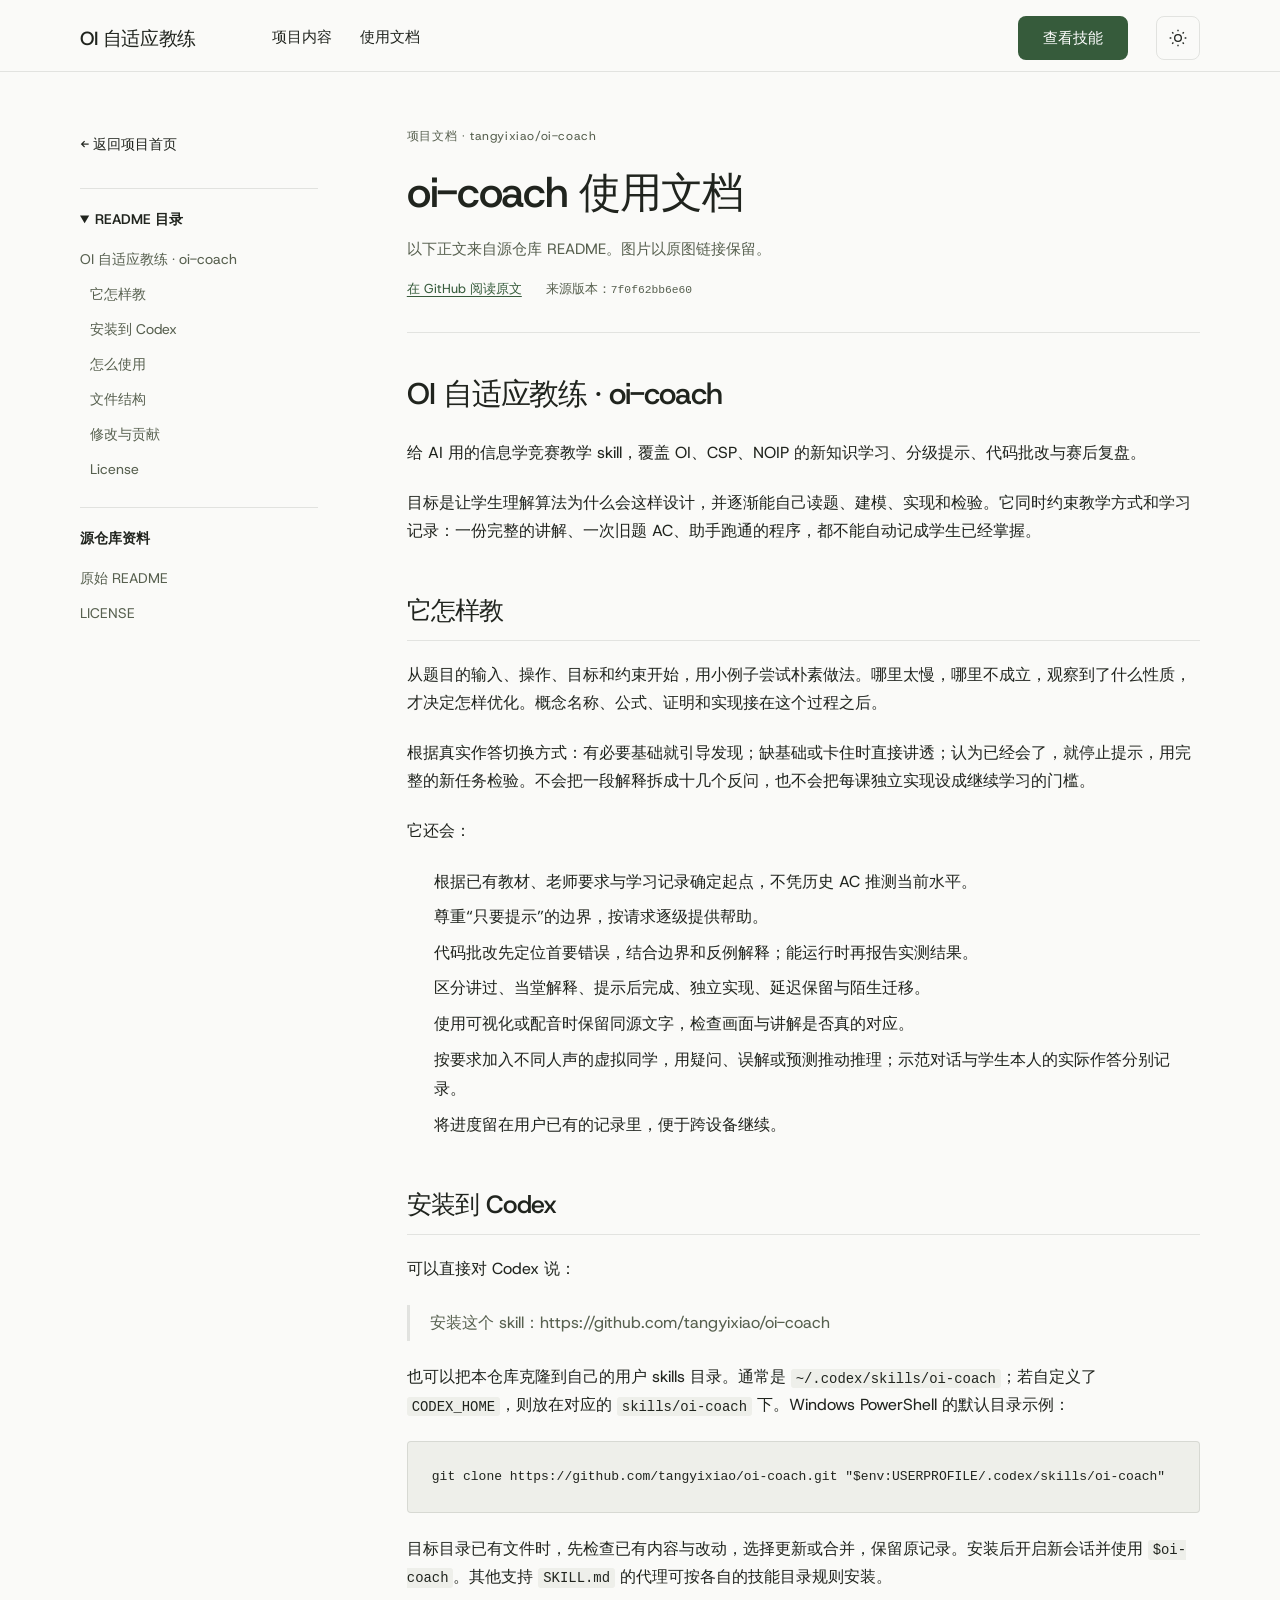
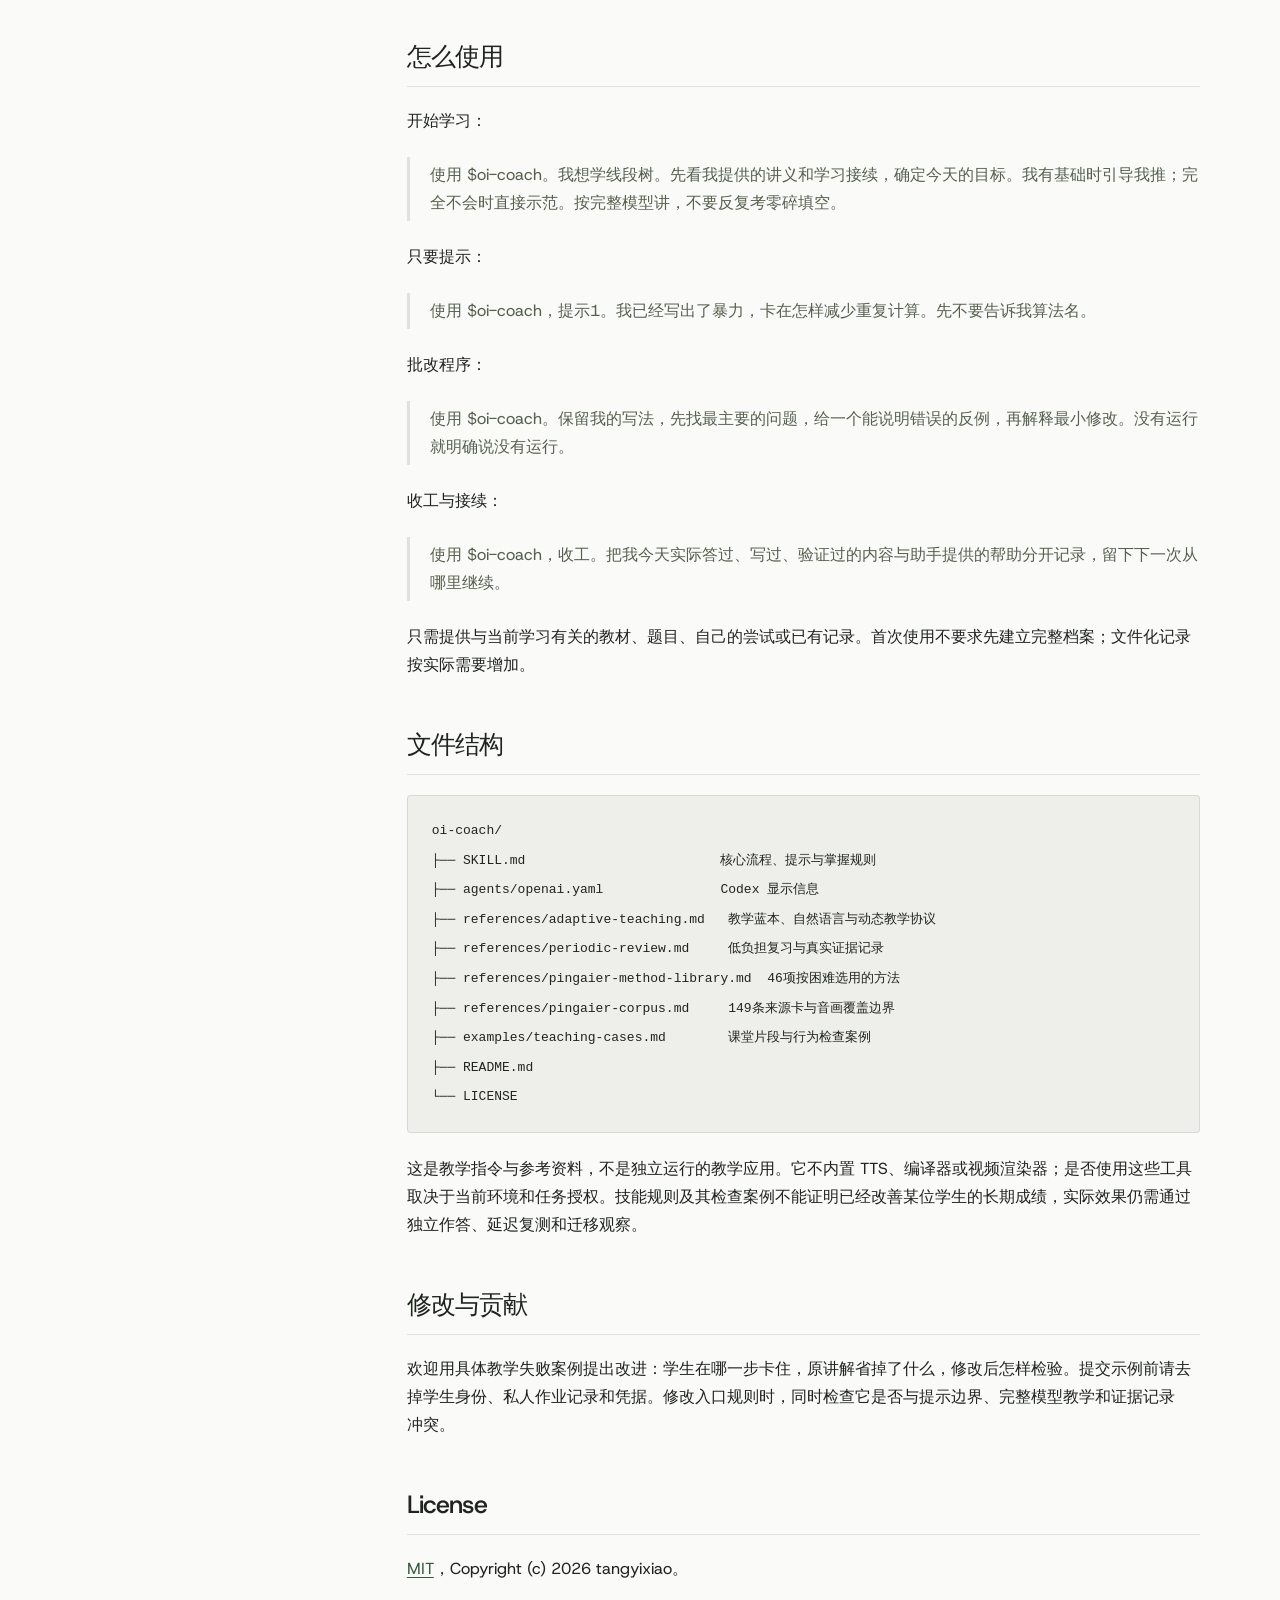
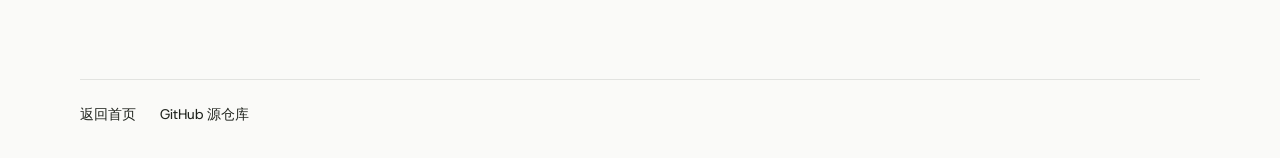
==== commit c3d37237: "docs(pages): polish source and mobile presentation" ====
--- a/docs.html
+++ b/docs.html
@@ -1,7 +1,7 @@
 <!doctype html>
 <html lang="zh-CN" data-project="oi-coach" data-docs="true"><head>
 <meta charset="utf-8"><meta name="viewport" content="width=device-width, initial-scale=1">
-<title>oi-coach · 使用文档</title><link rel="stylesheet" href="assets/system.css"><link rel="stylesheet" href="assets/ui/cards.css"><link rel="stylesheet" href="assets/motion/motion.css"><link rel="stylesheet" href="assets/layout/layout.css"><link rel="stylesheet" href="assets/page.css"><!-- <html lang="en" data-radius="sharp">; keep this <style> after the links: layout.css resets --ly-scale -->
+<title>oi-coach · 使用文档</title><link rel="stylesheet" href="assets/system.css"><link rel="stylesheet" href="assets/ui/cards.css"><link rel="stylesheet" href="assets/motion/motion.css"><link rel="stylesheet" href="assets/layout/layout.css"><link rel="stylesheet" href="assets/fonts/fonts.css"><link rel="stylesheet" href="assets/page.css"><!-- <html lang="en" data-radius="sharp">; keep this <style> after the links: layout.css resets --ly-scale -->
 <style>
 :root {
   --p-bg: #fafaf8; --p-surface: #eeefea; --p-ink: #20241e; --p-muted: #57604f;
--- a/assets/fonts/fonts.css
+++ b/assets/fonts/fonts.css
@@ -0,0 +1,42 @@
+@font-face {
+  font-family: 'Host Grotesk';
+  font-style: normal;
+  font-weight: 400;
+  font-display: swap;
+  src: url(dd40c482b8461a18.woff2) format('truetype');
+}
+@font-face {
+  font-family: 'Host Grotesk';
+  font-style: normal;
+  font-weight: 500;
+  font-display: swap;
+  src: url(bf18ccf67a84f2cf.woff2) format('truetype');
+}
+@font-face {
+  font-family: 'Host Grotesk';
+  font-style: normal;
+  font-weight: 600;
+  font-display: swap;
+  src: url(402f22087032898b.woff2) format('truetype');
+}
+@font-face {
+  font-family: 'Host Grotesk';
+  font-style: normal;
+  font-weight: 700;
+  font-display: swap;
+  src: url(e5879974d1a87198.woff2) format('truetype');
+}
+@font-face {
+  font-family: 'JetBrains Mono';
+  font-style: normal;
+  font-weight: 400;
+  font-display: swap;
+  src: url(6d83b1a12212ea9e.woff2) format('truetype');
+}
+@font-face {
+  font-family: 'JetBrains Mono';
+  font-style: normal;
+  font-weight: 500;
+  font-display: swap;
+  src: url(655ecee898b68ff3.woff2) format('truetype');
+}
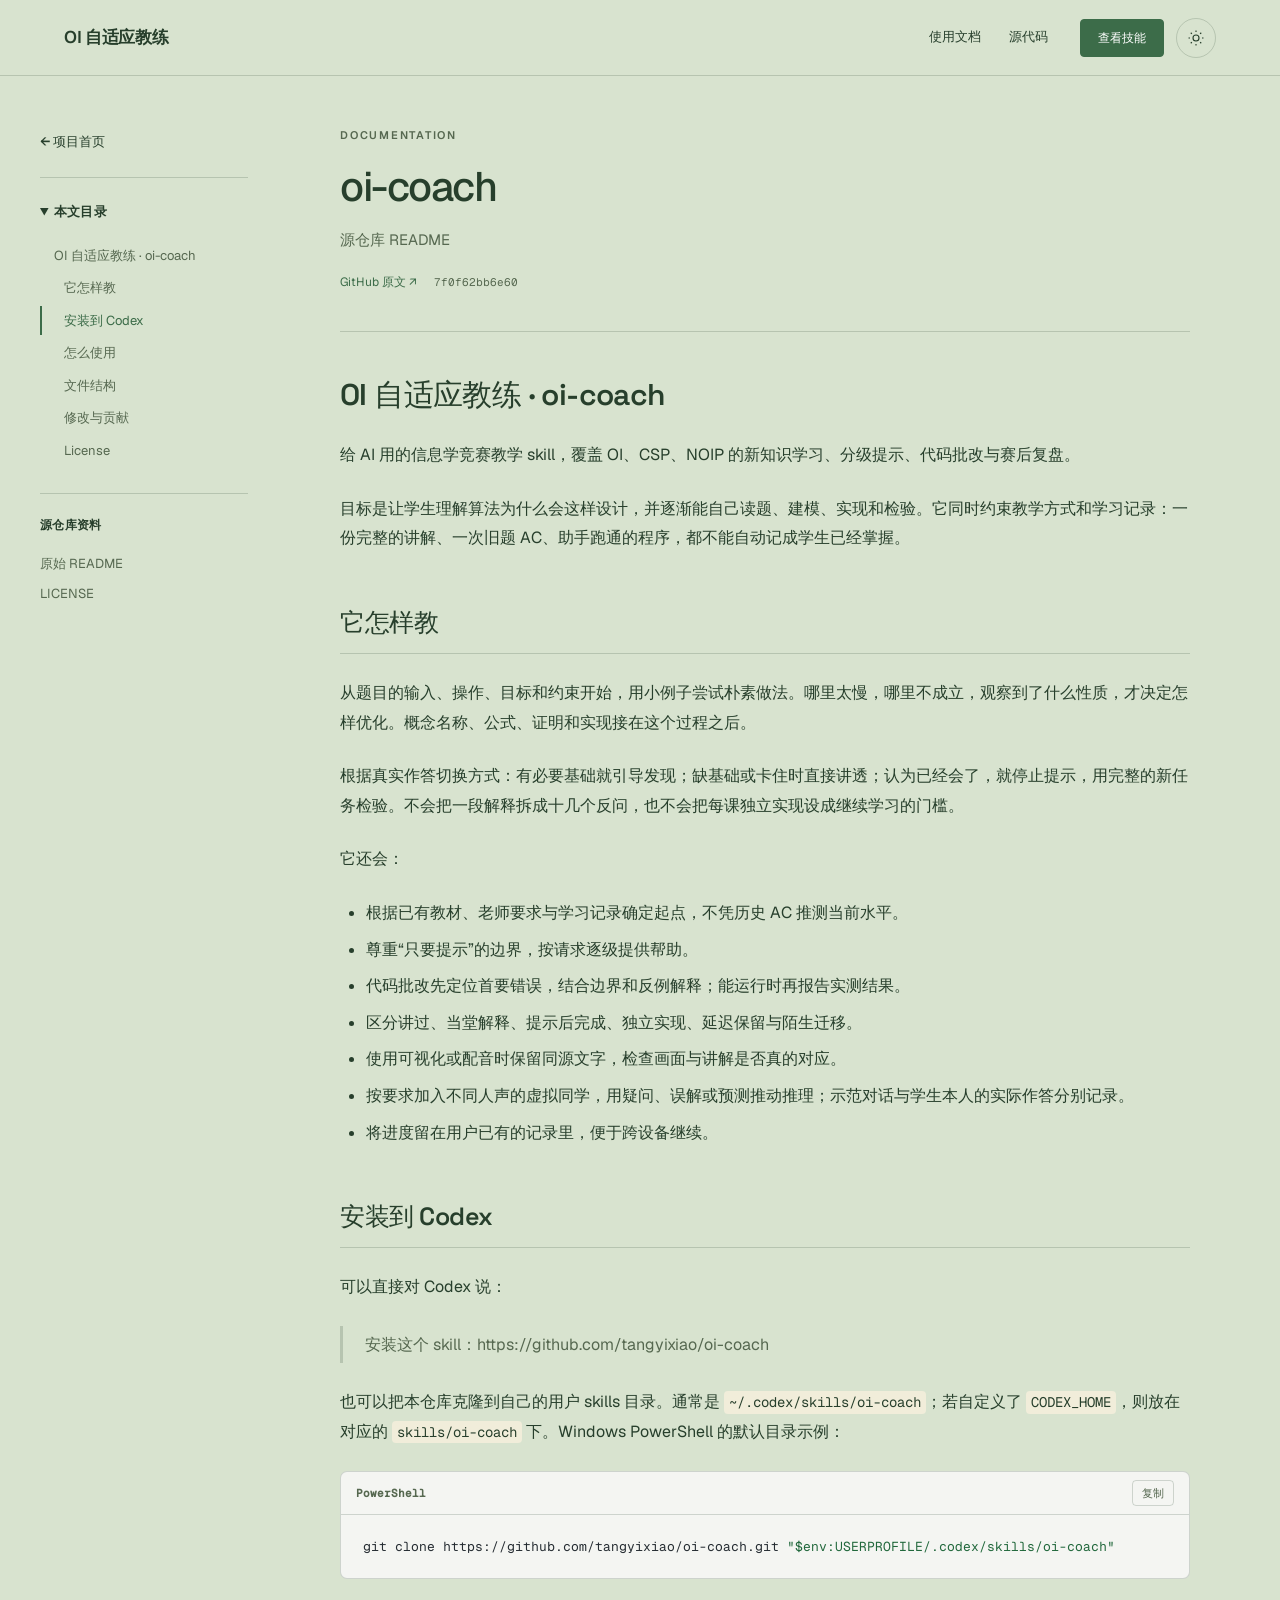
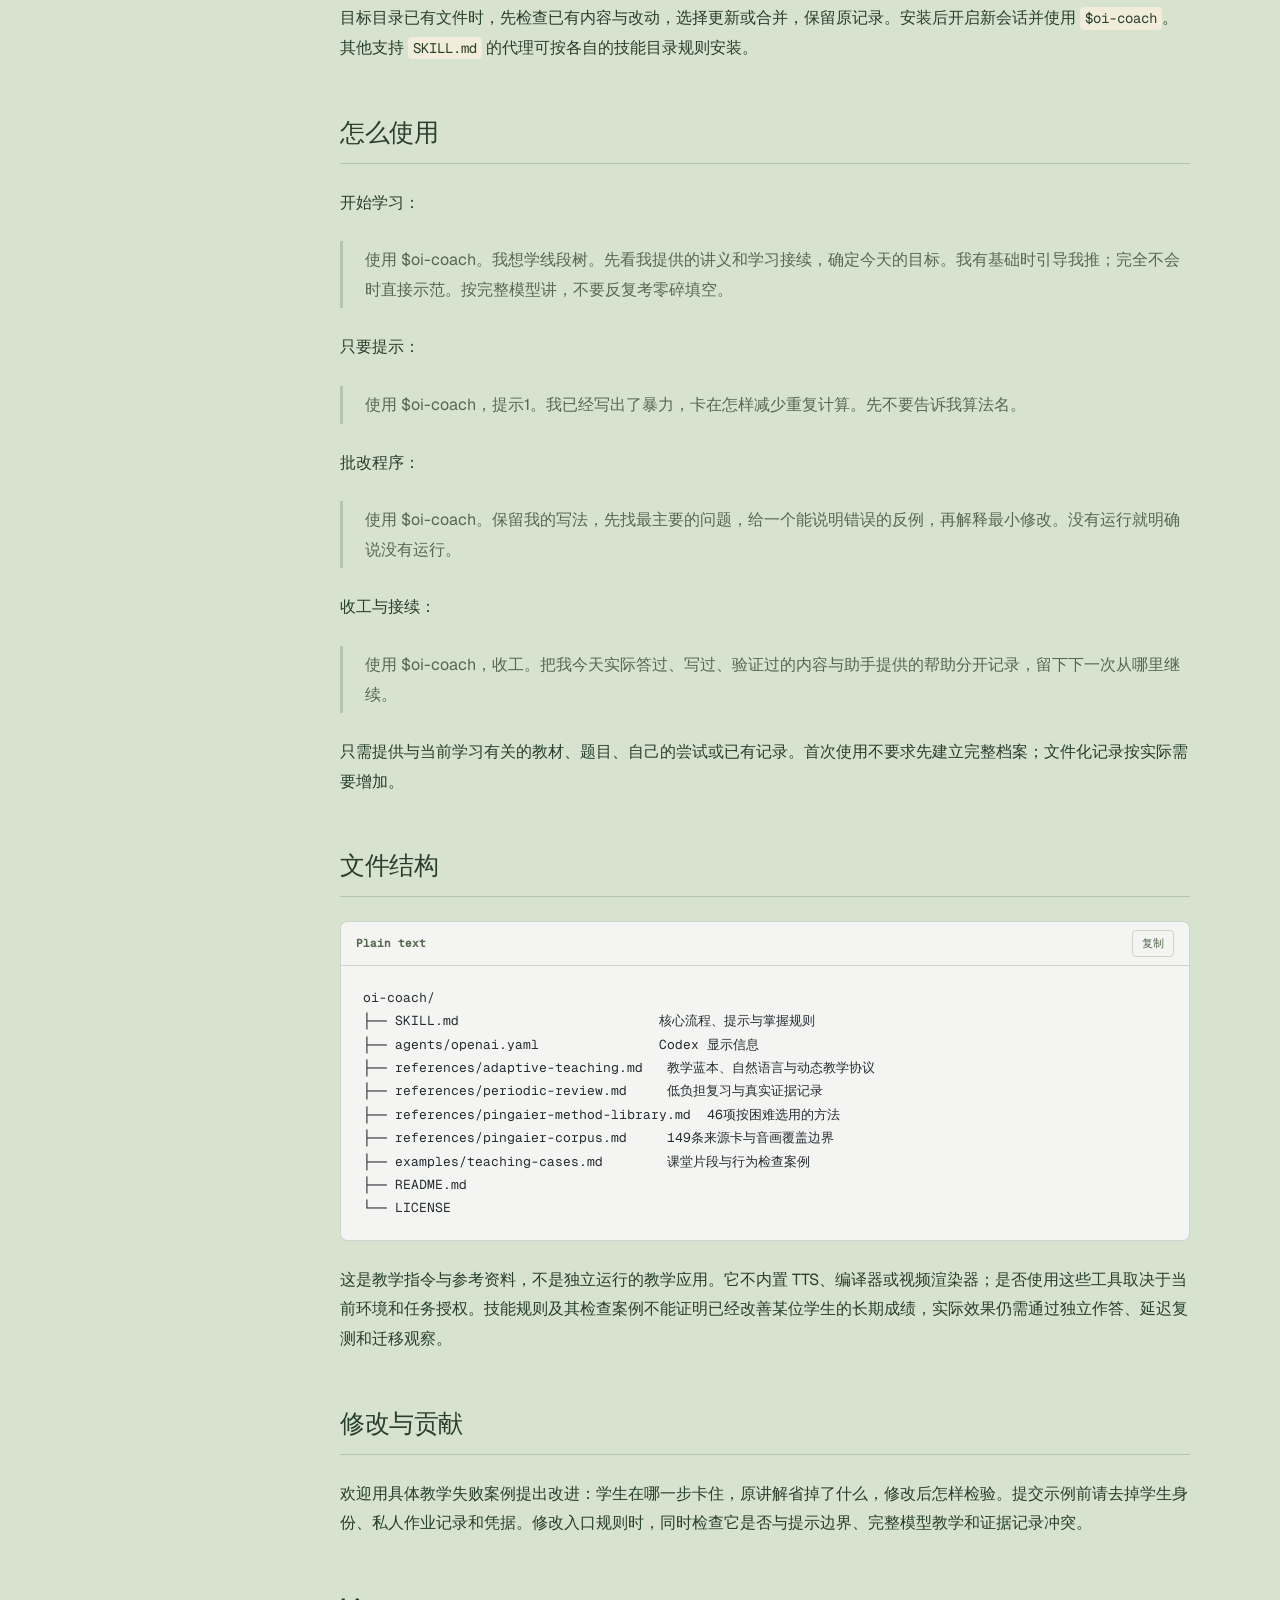
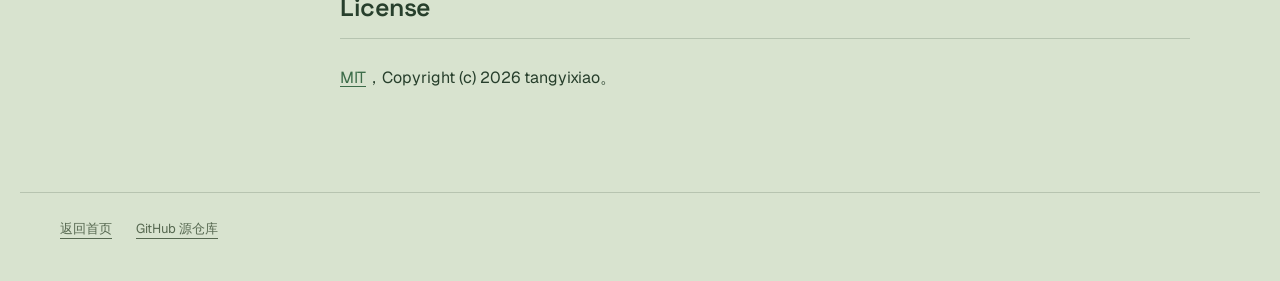
==== commit ef54e6ae: "docs(pages): polish source and mobile presentation" ====
--- a/docs.html
+++ b/docs.html
@@ -1,36 +1,16 @@
-<!doctype html>
-<html lang="zh-CN" data-project="oi-coach" data-docs="true"><head>
-<meta charset="utf-8"><meta name="viewport" content="width=device-width, initial-scale=1">
-<title>oi-coach · 使用文档</title><link rel="stylesheet" href="assets/system.css"><link rel="stylesheet" href="assets/ui/cards.css"><link rel="stylesheet" href="assets/motion/motion.css"><link rel="stylesheet" href="assets/layout/layout.css"><link rel="stylesheet" href="assets/fonts/fonts.css"><link rel="stylesheet" href="assets/page.css"><!-- <html lang="en" data-radius="sharp">; keep this <style> after the links: layout.css resets --ly-scale -->
-<style>
-:root {
-  --p-bg: #fafaf8; --p-surface: #eeefea; --p-ink: #20241e; --p-muted: #57604f;
-  --p-accent: #365b3b; --p-accent-ink: #fafaf8; --p-action: #365b3b; --p-action-ink: #fafaf8;
-  --p-inv-bg: #20241e; --p-inv-surface: #2d302b; --p-inv-ink: #fafaf8; --p-inv-muted: #9fa19d;
-  --p-inv-accent: #fafaf8; --p-inv-accent-ink: #20241e; --p-inv-action: #fafaf8; --p-inv-action-ink: #20241e;
-  --font-display: "Host Grotesk", system-ui, sans-serif;
-  --font-text: "Host Grotesk", system-ui, sans-serif;
-  --font-mono: "JetBrains Mono", ui-monospace, "SFMono-Regular", Menlo, Consolas, monospace;
-  --display-weight: 500;
-  --display-tracking: -0.035em;
-  --display-tracking-xl: -0.04em;
-}
-</style><style>html[data-theme="light"]{--p-bg:#fafaf8;--p-surface:#eeefea;--p-ink:#20241e;--p-muted:#57604f;--p-accent:#365b3b;--p-accent-ink:#ffffff;--p-action:#365b3b;--p-action-ink:#ffffff;color-scheme:light}html[data-theme="dark"]{--p-bg:#131517;--p-surface:#202427;--p-ink:#f0f1f2;--p-muted:#b5bbc1;--p-accent:#b0cea2;--p-accent-ink:#131517;--p-action:#b0cea2;--p-action-ink:#131517;color-scheme:dark}</style><script src="assets/theme.js"></script><link rel="icon" href="favicon.svg" type="image/svg+xml">
-<link rel="stylesheet" href="assets/docs.css"></head><body class="docs-page">
-<header class="nav"><div class="wrap nav__bar"><a class="skip-link" href="#docs-content">跳到正文</a><a class="nav__logo" href="index.html#top">OI 自适应教练</a><nav class="nav__links" aria-label="章节导航"><div class="nav__item"><a class="nav__link" href="index.html#work">项目内容</a></div><div class="nav__item"><a class="nav__link" href="docs.html">使用文档</a></div></nav><div class="nav__actions"><a class="btn btn--primary" href="https://github.com/tangyixiao/oi-coach/blob/main/SKILL.md">查看技能</a><button class="theme-toggle" type="button" data-theme-toggle aria-label="切换深浅色" aria-pressed="false"><svg width="20" height="20" viewBox="0 0 24 24" fill="none" stroke="currentColor" stroke-width="1.6" aria-hidden="true"><circle cx="12" cy="12" r="4"/><path d="M12 2v2m0 16v2M2 12h2m16 0h2M5 5l1.5 1.5m11 11L19 19M5 19l1.5-1.5m11-11L19 5"/></svg></button></div><button class="nav__toggle" type="button" aria-expanded="false" aria-label="菜单"><svg width="18" height="18" viewBox="0 0 18 18" aria-hidden="true"><path d="M2 5h14M2 13h14" stroke="currentColor" stroke-width="1.6" stroke-linecap="round"/></svg></button></div></header>
-<main class="docs-shell wrap" id="top">
-<aside class="docs-sidebar" aria-label="文档导航">
-<a class="docs-home" href="index.html">← 返回项目首页</a>
-<details class="docs-toc" open><summary>README 目录</summary><nav aria-label="README 目录"><ol><li class="docs-level-1"><a href="#oi-自适应教练--oi-coach">OI 自适应教练 · oi-coach</a></li><li class="docs-level-2"><a href="#它怎样教">它怎样教</a></li><li class="docs-level-2"><a href="#安装到-codex">安装到 Codex</a></li><li class="docs-level-2"><a href="#怎么使用">怎么使用</a></li><li class="docs-level-2"><a href="#文件结构">文件结构</a></li><li class="docs-level-2"><a href="#修改与贡献">修改与贡献</a></li><li class="docs-level-2"><a href="#license">License</a></li></ol></nav></details>
-<div class="docs-resources"><p>源仓库资料</p><ul><li><a href="https://github.com/tangyixiao/oi-coach/blob/7f0f62bb6e60f9acf2d45c20cef490edaa5d7a0e/README.md">原始 README</a></li><li><a href="https://github.com/tangyixiao/oi-coach/blob/7f0f62bb6e60f9acf2d45c20cef490edaa5d7a0e/LICENSE">LICENSE</a></li></ul></div>
-</aside>
-<div class="docs-main"><header class="docs-heading"><p class="docs-eyebrow">项目文档 · tangyixiao/oi-coach</p>
-<h1>oi-coach 使用文档</h1><p>以下正文来自源仓库 README。图片以原图链接保留。</p>
-<div class="docs-source"><a href="https://github.com/tangyixiao/oi-coach/blob/7f0f62bb6e60f9acf2d45c20cef490edaa5d7a0e/README.md">在 GitHub 阅读原文</a><span>来源版本：<code>7f0f62bb6e60</code></span></div></header>
-<article class="docs-markdown" id="docs-content" tabindex="-1"><h1 id="oi-自适应教练--oi-coach">OI 自适应教练 · oi-coach</h1>
+<!doctype html><html lang="zh-CN" data-docs="v3" data-project="oi-coach"><head>
+<meta charset="utf-8"><meta name="viewport" content="width=device-width,initial-scale=1">
+<title>oi-coach · 文档</title><link rel="stylesheet" href="assets/fonts/fonts.css"><link rel="stylesheet" href="assets/fonts/display.css"><link rel="stylesheet" href="assets/site.css"><link rel="stylesheet" href="assets/docs-v3.css"><link rel="stylesheet" href="assets/three/view3d.css"><link rel="stylesheet" href="assets/polish.css"><style>:root{--font-body:"Geist","PingFang SC","Microsoft YaHei",sans-serif;--font-text:var(--font-body);--model-accent:var(--accent);--font-display:"Space Grotesk","Songti SC","SimSun",serif;--font-mono:"Geist Mono","SFMono-Regular",Consolas,monospace}html[data-theme="light"]{--bg:#D8E3CF;--surface:#F1EDDA;--ink:#273F2C;--muted:#566850;--accent:#3c6c49;--accent-ink:#FFFFFF;--line:color-mix(in srgb,#273F2C 19%,transparent);color-scheme:light}html[data-theme="dark"]{--bg:#15261A;--surface:#24392A;--ink:#EEF0DC;--muted:#a9bea0;--accent:#b6d59a;--accent-ink:#000000;--line:color-mix(in srgb,#EEF0DC 19%,transparent);color-scheme:dark}</style><script src="assets/theme.js"></script><link rel="stylesheet" href="assets/docs-v3.css"></head>
+<body class="docs-page"><header class="nav site-nav"><div class="wrap nav-inner"><a class="skip-link" href="#docs-content">跳到正文</a><a class="site-brand" href="index.html">OI 自适应教练</a><nav class="site-links" aria-label="项目导航"><a href="docs.html">使用文档</a><a href="https://github.com/tangyixiao/oi-coach">源代码</a></nav><div class="nav-controls"><a class="btn nav-cta" href="https://github.com/tangyixiao/oi-coach/blob/main/SKILL.md">查看技能</a><button class="site-theme" type="button" data-theme-toggle aria-label="切换深浅色" aria-pressed="false"><svg width="18" height="18" viewBox="0 0 24 24" fill="none" stroke="currentColor" stroke-width="1.5" aria-hidden="true"><circle cx="12" cy="12" r="4"/><path d="M12 2v2m0 16v2M2 12h2m16 0h2M5 5l1.5 1.5m11 11L19 19M5 19l1.5-1.5m11-11L19 5"/></svg></button><button class="site-menu-toggle" data-menu-toggle type="button" aria-label="菜单" aria-expanded="false" aria-controls="site-drawer"><svg width="20" height="20" viewBox="0 0 20 20" fill="none" stroke="currentColor" stroke-width="1.4" aria-hidden="true"><path d="M3 6h14M3 14h14"/></svg></button></div></div><nav class="site-drawer" id="site-drawer" hidden><a href="index.html">项目首页</a><a href="docs.html">使用文档</a><a href="https://github.com/tangyixiao/oi-coach">查看源码</a><p class="drawer-note">OI 自适应教练</p></nav></header><div class="docs-shell" id="top">
+<aside class="docs-sidebar"><a class="docs-back" href="index.html">← 项目首页</a>
+<details class="docs-toc" open><summary>本文目录</summary><nav aria-label="文档目录"><ol><li class="docs-level-1"><a href="#oi-自适应教练--oi-coach">OI 自适应教练 · oi-coach</a></li><li class="docs-level-2"><a href="#它怎样教">它怎样教</a></li><li class="docs-level-2"><a href="#安装到-codex">安装到 Codex</a></li><li class="docs-level-2"><a href="#怎么使用">怎么使用</a></li><li class="docs-level-2"><a href="#文件结构">文件结构</a></li><li class="docs-level-2"><a href="#修改与贡献">修改与贡献</a></li><li class="docs-level-2"><a href="#license">License</a></li></ol></nav></details>
+<div class="docs-resources"><h2>源仓库资料</h2><ul><li><a href="https://github.com/tangyixiao/oi-coach/blob/7f0f62bb6e60f9acf2d45c20cef490edaa5d7a0e/README.md">原始 README</a></li><li><a href="https://github.com/tangyixiao/oi-coach/blob/7f0f62bb6e60f9acf2d45c20cef490edaa5d7a0e/LICENSE">LICENSE</a></li></ul></div></aside>
+<main class="docs-main"><header class="docs-intro"><p class="docs-eyebrow">DOCUMENTATION</p>
+<h1>oi-coach</h1><p>源仓库 README</p><div class="docs-source"><a href="https://github.com/tangyixiao/oi-coach/blob/7f0f62bb6e60f9acf2d45c20cef490edaa5d7a0e/README.md">GitHub 原文 ↗</a><code>7f0f62bb6e60</code></div></header>
+<article class="docs-markdown" id="docs-content" tabindex="-1"><h1 id="oi-自适应教练--oi-coach">OI 自适应教练 · oi-coach<a class="docs-heading-anchor" href="#oi-自适应教练--oi-coach" aria-label="此标题的固定链接">#</a></h1>
 <p>给 AI 用的信息学竞赛教学 skill，覆盖 OI、CSP、NOIP 的新知识学习、分级提示、代码批改与赛后复盘。</p>
 <p>目标是让学生理解算法为什么会这样设计，并逐渐能自己读题、建模、实现和检验。它同时约束教学方式和学习记录：一份完整的讲解、一次旧题 AC、助手跑通的程序，都不能自动记成学生已经掌握。</p>
-<h2 id="它怎样教">它怎样教</h2>
+<h2 id="它怎样教">它怎样教<a class="docs-heading-anchor" href="#它怎样教" aria-label="此标题的固定链接">#</a></h2>
 <p>从题目的输入、操作、目标和约束开始，用小例子尝试朴素做法。哪里太慢，哪里不成立，观察到了什么性质，才决定怎样优化。概念名称、公式、证明和实现接在这个过程之后。</p>
 <p>根据真实作答切换方式：有必要基础就引导发现；缺基础或卡住时直接讲透；认为已经会了，就停止提示，用完整的新任务检验。不会把一段解释拆成十几个反问，也不会把每课独立实现设成继续学习的门槛。</p>
 <p>它还会：</p>
@@ -43,16 +23,15 @@
 <li>按要求加入不同人声的虚拟同学，用疑问、误解或预测推动推理；示范对话与学生本人的实际作答分别记录。</li>
 <li>将进度留在用户已有的记录里，便于跨设备继续。</li>
 </ul>
-<h2 id="安装到-codex">安装到 Codex</h2>
+<h2 id="安装到-codex">安装到 Codex<a class="docs-heading-anchor" href="#安装到-codex" aria-label="此标题的固定链接">#</a></h2>
 <p>可以直接对 Codex 说：</p>
 <blockquote>
 <p>安装这个 skill：https://github.com/tangyixiao/oi-coach</p>
 </blockquote>
 <p>也可以把本仓库克隆到自己的用户 skills 目录。通常是 <code>~/.codex/skills/oi-coach</code>；若自定义了 <code>CODEX_HOME</code>，则放在对应的 <code>skills/oi-coach</code> 下。Windows PowerShell 的默认目录示例：</p>
-<pre><code class="language-powershell">git clone https://github.com/tangyixiao/oi-coach.git &quot;$env:USERPROFILE/.codex/skills/oi-coach&quot;
-</code></pre>
-<p>目标目录已有文件时，先检查已有内容与改动，选择更新或合并，保留原记录。安装后开启新会话并使用 <code>$oi-coach</code>。其他支持 <code>SKILL.md</code> 的代理可按各自的技能目录规则安装。</p>
-<h2 id="怎么使用">怎么使用</h2>
+<div class="docs-code" data-code-block><div class="docs-code-toolbar"><span class="docs-code-language">PowerShell</span><button class="docs-code-copy" type="button" data-copy-code aria-label="复制代码">复制</button><span class="docs-copy-status" role="status" aria-live="polite"></span></div><pre tabindex="0"><code class="highlight language-powershell" data-language="powershell"><span class="tok-n">git</span> <span class="tok-n">clone</span> <span class="tok-n">https</span><span class="tok-p">://</span><span class="tok-n">github</span><span class="tok-p">.</span><span class="tok-n">com</span><span class="tok-p">/</span><span class="tok-n">tangyixiao</span><span class="tok-p">/</span><span class="tok-n">oi-coach</span><span class="tok-p">.</span><span class="tok-n">git</span> <span class="tok-s2">&quot;$env:USERPROFILE/.codex/skills/oi-coach&quot;</span>
+</code></pre></div><p>目标目录已有文件时，先检查已有内容与改动，选择更新或合并，保留原记录。安装后开启新会话并使用 <code>$oi-coach</code>。其他支持 <code>SKILL.md</code> 的代理可按各自的技能目录规则安装。</p>
+<h2 id="怎么使用">怎么使用<a class="docs-heading-anchor" href="#怎么使用" aria-label="此标题的固定链接">#</a></h2>
 <p>开始学习：</p>
 <blockquote>
 <p>使用 $oi-coach。我想学线段树。先看我提供的讲义和学习接续，确定今天的目标。我有基础时引导我推；完全不会时直接示范。按完整模型讲，不要反复考零碎填空。</p>
@@ -70,8 +49,8 @@
 <p>使用 $oi-coach，收工。把我今天实际答过、写过、验证过的内容与助手提供的帮助分开记录，留下下一次从哪里继续。</p>
 </blockquote>
 <p>只需提供与当前学习有关的教材、题目、自己的尝试或已有记录。首次使用不要求先建立完整档案；文件化记录按实际需要增加。</p>
-<h2 id="文件结构">文件结构</h2>
-<pre><code class="language-text">oi-coach/
+<h2 id="文件结构">文件结构<a class="docs-heading-anchor" href="#文件结构" aria-label="此标题的固定链接">#</a></h2>
+<div class="docs-code" data-code-block><div class="docs-code-toolbar"><span class="docs-code-language">Plain text</span><button class="docs-code-copy" type="button" data-copy-code aria-label="复制代码">复制</button><span class="docs-copy-status" role="status" aria-live="polite"></span></div><pre tabindex="0"><code class="highlight language-text" data-language="text">oi-coach/
 ├── SKILL.md                         核心流程、提示与掌握规则
 ├── agents/openai.yaml               Codex 显示信息
 ├── references/adaptive-teaching.md   教学蓝本、自然语言与动态教学协议
@@ -81,12 +60,10 @@
 ├── examples/teaching-cases.md        课堂片段与行为检查案例
 ├── README.md
 └── LICENSE
-</code></pre>
-<p>这是教学指令与参考资料，不是独立运行的教学应用。它不内置 TTS、编译器或视频渲染器；是否使用这些工具取决于当前环境和任务授权。技能规则及其检查案例不能证明已经改善某位学生的长期成绩，实际效果仍需通过独立作答、延迟复测和迁移观察。</p>
-<h2 id="修改与贡献">修改与贡献</h2>
+</code></pre></div><p>这是教学指令与参考资料，不是独立运行的教学应用。它不内置 TTS、编译器或视频渲染器；是否使用这些工具取决于当前环境和任务授权。技能规则及其检查案例不能证明已经改善某位学生的长期成绩，实际效果仍需通过独立作答、延迟复测和迁移观察。</p>
+<h2 id="修改与贡献">修改与贡献<a class="docs-heading-anchor" href="#修改与贡献" aria-label="此标题的固定链接">#</a></h2>
 <p>欢迎用具体教学失败案例提出改进：学生在哪一步卡住，原讲解省掉了什么，修改后怎样检验。提交示例前请去掉学生身份、私人作业记录和凭据。修改入口规则时，同时检查它是否与提示边界、完整模型教学和证据记录冲突。</p>
-<h2 id="license">License</h2>
+<h2 id="license">License<a class="docs-heading-anchor" href="#license" aria-label="此标题的固定链接">#</a></h2>
 <p><a href="https://github.com/tangyixiao/oi-coach/blob/7f0f62bb6e60f9acf2d45c20cef490edaa5d7a0e/LICENSE">MIT</a>，Copyright (c) 2026 tangyixiao。</p>
 </article>
-</div></main><footer class="docs-footer wrap"><a href="index.html">返回首页</a><a href="https://github.com/tangyixiao/oi-coach">GitHub 源仓库</a></footer>
-<script type="module" src="assets/system.js"></script></body></html>+</main></div><footer class="docs-footer"><a href="index.html">返回首页</a><a href="https://github.com/tangyixiao/oi-coach">GitHub 源仓库</a></footer><script src="assets/docs-v3.js" defer></script><script src="assets/site.js" defer></script></body></html>
--- a/assets/fonts/fonts.css
+++ b/assets/fonts/fonts.css
@@ -1,42 +1,42 @@
 @font-face {
-  font-family: 'Host Grotesk';
+  font-family: 'Geist';
   font-style: normal;
   font-weight: 400;
   font-display: swap;
-  src: url(dd40c482b8461a18.woff2) format('truetype');
+  src: url(c2bef016fb9b4bcd.woff2) format('truetype');
 }
 @font-face {
-  font-family: 'Host Grotesk';
+  font-family: 'Geist';
   font-style: normal;
   font-weight: 500;
   font-display: swap;
-  src: url(bf18ccf67a84f2cf.woff2) format('truetype');
+  src: url(541119bccb21575e.woff2) format('truetype');
 }
 @font-face {
-  font-family: 'Host Grotesk';
+  font-family: 'Geist';
   font-style: normal;
   font-weight: 600;
   font-display: swap;
-  src: url(402f22087032898b.woff2) format('truetype');
+  src: url(011cb50bc76b8e25.woff2) format('truetype');
 }
 @font-face {
-  font-family: 'Host Grotesk';
+  font-family: 'Geist';
   font-style: normal;
   font-weight: 700;
   font-display: swap;
-  src: url(e5879974d1a87198.woff2) format('truetype');
+  src: url(e374eee52bb36e03.woff2) format('truetype');
 }
 @font-face {
-  font-family: 'JetBrains Mono';
+  font-family: 'Geist Mono';
   font-style: normal;
   font-weight: 400;
   font-display: swap;
-  src: url(6d83b1a12212ea9e.woff2) format('truetype');
+  src: url(706d7515d64b1e19.woff2) format('truetype');
 }
 @font-face {
-  font-family: 'JetBrains Mono';
+  font-family: 'Geist Mono';
   font-style: normal;
   font-weight: 500;
   font-display: swap;
-  src: url(655ecee898b68ff3.woff2) format('truetype');
+  src: url(e858776f9ad0d058.woff2) format('truetype');
 }
--- a/assets/fonts/display.css
+++ b/assets/fonts/display.css
@@ -0,0 +1,14 @@
+@font-face {
+  font-family: 'Space Grotesk';
+  font-style: normal;
+  font-weight: 400;
+  font-display: swap;
+  src: url(0dfc29fde7d95ca6.woff2) format('truetype');
+}
+@font-face {
+  font-family: 'Space Grotesk';
+  font-style: normal;
+  font-weight: 600;
+  font-display: swap;
+  src: url(d03f1389be8c7cea.woff2) format('truetype');
+}
--- a/assets/site.css
+++ b/assets/site.css
@@ -0,0 +1,26 @@
+/* Shared accessibility and reading primitives. Project compositions are separate. */
+*{box-sizing:border-box}html{scroll-behavior:smooth;scroll-padding-top:90px}body{margin:0;background:var(--bg);color:var(--ink);font:400 16px/1.75 var(--font-body);-webkit-font-smoothing:antialiased}a{color:inherit;text-decoration-thickness:1px;text-underline-offset:5px}button,input{font:inherit}button,a{-webkit-tap-highlight-color:transparent}button{cursor:pointer}button:focus-visible,a:focus-visible,input:focus-visible{outline:3px solid var(--accent);outline-offset:4px}img{display:block;max-width:100%;height:auto}p{margin:0 0 1em}h1,h2,h3{line-height:1.18;font-weight:500;margin:0;text-wrap:balance}h1,h2{font-family:var(--font-display)}h1{letter-spacing:-.055em}h2{font-size:clamp(30px,4vw,54px);letter-spacing:-.035em}h3{font-size:21px}ul{padding-left:1.2em}.wrap{max-width:1440px;margin:auto;padding:0 64px}.eyebrow{font:500 12px/1.5 var(--font-mono);letter-spacing:.12em;text-transform:uppercase;color:var(--accent)}.lede{font-size:clamp(17px,1.7vw,22px);line-height:1.75;color:var(--muted);max-width:42em}.kicker{display:inline-flex;gap:12px;align-items:center;font:500 12px/1.6 var(--font-mono);letter-spacing:.06em}.kicker:before{content:"";width:7px;height:7px;border-radius:50%;background:var(--accent)}.btn{display:inline-flex;justify-content:center;align-items:center;gap:14px;min-height:48px;padding:12px 24px;border:1px solid var(--accent);background:var(--accent);color:var(--accent-ink);text-decoration:none;border-radius:4px;font:500 14px/1.5 var(--font-body);transition:transform .18s,filter .18s}.btn:hover{transform:translateY(-2px);filter:brightness(1.08)}.btn:active{transform:translateY(1px)}.btn.secondary{background:transparent;color:var(--ink);border-color:var(--line)}.actions{display:flex;flex-wrap:wrap;align-items:center;gap:14px;margin-top:32px}.text-link{font-size:14px;color:var(--muted)}.section{padding:100px 0}.section-heading{display:flex;align-items:baseline;gap:32px;justify-content:space-between;margin-bottom:48px}.section-heading p{max-width:34em;color:var(--muted);margin:0}.top-rule{border-top:1px solid var(--line)}.section-number{font:12px var(--font-mono);color:var(--accent);margin-bottom:20px}.status-note{color:var(--muted);max-width:65em;font-size:14px}.caps{list-style:none;padding:0;margin:0}.caps li{padding:26px 0;border-top:1px solid var(--line)}.caps h3{margin-bottom:12px}.caps p{color:var(--muted);margin:0;font-size:15px}.source-area{min-width:0}.source-link{font:12px/1.6 var(--font-mono);color:var(--muted);display:block;margin:0 0 14px;overflow-wrap:anywhere}.source-area>.docs-code{margin-top:0}.code-layout{display:grid;grid-template-columns:minmax(0,1fr) minmax(0,1.2fr);gap:80px;align-items:start}.site-footer{padding:56px 0 30px;border-top:1px solid var(--line)}.footer-top{display:flex;gap:40px;justify-content:space-between;align-items:center;margin-bottom:42px}.footer-name{font-family:var(--font-display);font-size:30px;letter-spacing:-.025em}.footer-links{display:flex;gap:24px;flex-wrap:wrap;font-size:13px;color:var(--muted)}.footer-bottom{font:11px/1.8 var(--font-mono);display:flex;justify-content:space-between;gap:24px;color:var(--muted)}.footer-bottom details{max-width:65%}.footer-bottom summary{cursor:pointer}.footer-bottom ul{padding-left:18px}.footer-bottom a{overflow-wrap:anywhere}
+/* One functional navigation shell; the projects keep their own typography and art. */
+.site-nav{position:sticky;top:0;z-index:60;height:76px;background:var(--bg);border-bottom:1px solid var(--line)}.nav-inner{height:100%;display:flex;align-items:center;gap:32px}.site-brand{font:600 17px/1.3 var(--font-body);letter-spacing:-.02em;text-decoration:none;max-width:38%;overflow-wrap:anywhere}.site-links{margin-left:auto;display:flex;gap:28px;align-items:center}.site-links a{font-size:13px;text-decoration:none;position:relative}.site-links a:after{content:"";position:absolute;bottom:-6px;left:0;width:0;height:1px;background:currentColor;transition:width .2s}.site-links a:hover:after{width:100%}.nav-controls{display:flex;align-items:center;gap:12px}.nav-cta{min-height:38px;padding:9px 17px;font-size:12px}.site-theme,.site-menu-toggle{height:40px;width:40px;display:grid;place-items:center;color:var(--ink);border:1px solid var(--line);background:transparent;border-radius:50%;padding:0}.site-theme:hover,.site-menu-toggle:hover{background:var(--surface)}.site-menu-toggle{display:none;border-radius:4px}.skip-link{position:absolute;left:-9999px;top:8px;background:var(--bg);padding:12px;z-index:90}.skip-link:focus{left:20px}.site-drawer{display:none}.site-nav.is-open .site-drawer{display:flex}.site-drawer{position:fixed;inset:76px 0 0;background:var(--bg);padding:48px 24px;flex-direction:column;gap:24px;font-size:26px}.site-drawer a{text-decoration:none}.site-drawer .drawer-note{font-size:14px;color:var(--muted);margin-top:auto}.site-drawer[hidden]{display:none!important}
+/* Atlas — a copper and parchment historical folio. */
+.atlas-hero{position:relative;padding:52px 0 70px;overflow:hidden}.atlas-dateline{display:flex;justify-content:space-between;border-block:1px solid var(--line);padding:12px 0;font:12px var(--font-mono);letter-spacing:.15em}.atlas-title{font-size:clamp(72px,12vw,176px);letter-spacing:.02em;text-align:center;margin:44px 0 14px;font-family:var(--font-display);font-weight:400}.atlas-subtitle{font:italic clamp(16px,2vw,26px) var(--font-display);text-align:center;color:var(--muted);margin-bottom:38px}.atlas-grid{display:grid;grid-template-columns:minmax(0,1fr) minmax(0,1.65fr);gap:72px;align-items:center}.atlas-grid .project-3d{min-height:480px}.atlas-copy{border-left:3px solid var(--accent);padding-left:30px}.atlas-copy h2{font-size:36px;margin:14px 0 24px}.atlas-flags{display:grid;grid-template-columns:repeat(4,1fr);gap:24px;border-block:1px solid var(--line);padding:40px 0}.atlas-flags a{display:flex;align-items:center;justify-content:center;min-height:100px}.atlas-flags img{max-height:140px;object-fit:contain}.atlas-margins{display:grid;grid-template-columns:180px minmax(0,1fr) minmax(0,1fr);gap:50px}.atlas-margins .caps li:first-child{border-top:0;padding-top:0}
+/* Editorial — an actual reading room, with a red pencil interaction. */
+.editorial-hero{padding:80px 0 60px}.editorial-masthead{display:flex;justify-content:space-between;gap:30px;border-bottom:3px double var(--line);padding-bottom:16px;font:12px var(--font-mono);letter-spacing:.08em}.editorial-columns{display:grid;grid-template-columns:minmax(0,1.25fr) minmax(0,.75fr);gap:90px;margin-top:58px}.editorial-title{font-size:clamp(58px,7.3vw,112px);font-weight:400;letter-spacing:-.035em}.editorial-title em{font-weight:400;color:var(--accent)}.editorial-intro{margin-top:36px;max-width:34em}.editorial-side{border-left:1px solid var(--line);padding-left:40px}.editorial-side .project-3d{min-height:380px}.editorial-note{font:italic 18px/1.8 var(--font-display);color:var(--muted);margin-top:24px}.proof-sheet{border:1px solid var(--line);padding:48px;background:var(--surface);position:relative}.proof-sheet:before{content:"01 / EDIT";font:11px var(--font-mono);color:var(--accent);display:block;margin-bottom:28px}.proof-sentence{font:400 clamp(24px,3vw,42px)/1.8 var(--font-display);letter-spacing:-.01em;margin-bottom:24px}.proof-sentence del{text-decoration-color:var(--accent);text-decoration-thickness:2px;color:var(--muted)}.proof-sentence ins{text-decoration:none;color:var(--accent);border-bottom:2px solid var(--accent)}.proof-sheet button{background:transparent;border:0;border-bottom:1px solid var(--accent);color:var(--accent);padding:6px 0;font-size:13px}.editorial-content{display:grid;grid-template-columns:minmax(0,1fr) minmax(0,1fr);gap:90px}.editorial-content .caps{counter-reset:entry}.editorial-content .caps li{counter-increment:entry;position:relative;padding-left:48px}.editorial-content .caps li:before{content:"0" counter(entry);position:absolute;left:0;top:28px;font:12px var(--font-mono);color:var(--accent)}
+/* Academic folio — paper, typography and a genuine template preview. */
+.folio-hero{padding:70px 0}.folio-topline{display:flex;gap:40px;align-items:center}.folio-seal{height:72px;width:72px;border:1px solid var(--accent);border-radius:50%;display:grid;place-items:center;font-family:var(--font-display);font-size:30px;color:var(--accent)}.folio-grid{display:grid;grid-template-columns:minmax(0,.92fr) minmax(0,1.08fr);gap:70px;align-items:center;margin-top:42px}.folio-title{font-size:clamp(56px,7vw,100px);font-family:var(--font-display);font-weight:400;letter-spacing:.005em}.folio-preview{padding:28px;background:var(--accent);box-shadow:18px 18px 0 var(--line)}.folio-preview img{width:100%;height:auto;background:#fff}.folio-meta{font:12px var(--font-mono);margin-top:20px;color:var(--muted)}.folio-layout{display:grid;grid-template-columns:minmax(0,1fr) minmax(0,1fr);gap:80px;align-items:center}.folio-layout .project-3d{min-height:430px}.folio-tabs{display:flex;gap:8px;margin-top:22px}.folio-tabs button{background:transparent;border:1px solid var(--line);color:var(--ink);padding:8px 16px;font-size:12px}.folio-tabs button[aria-pressed=true]{background:var(--accent);color:var(--accent-ink);border-color:var(--accent)}
+/* Training notebook — legible learning records, not a made-up analytics board. */
+.notebook-hero{padding:64px 0 74px}.notebook-head{display:grid;grid-template-columns:minmax(0,1.1fr) minmax(0,.9fr);gap:74px;align-items:center}.notebook-title{font-size:clamp(55px,7.5vw,108px);letter-spacing:-.055em}.notebook-title b{font-weight:500;color:var(--accent)}.notebook-model{background:var(--surface);border-radius:50% 50% 12px 12px;padding:28px 10px 0;border:1px solid var(--line)}.notebook-model .project-3d{min-height:440px}.learning-steps{margin-top:70px;display:grid;grid-template-columns:repeat(3,1fr);gap:32px}.learning-step{border-top:3px solid var(--accent);padding-top:20px}.learning-step span{font:12px var(--font-mono);color:var(--accent)}.learning-step h3{margin:16px 0}.learning-step p{font-size:15px;color:var(--muted)}.notebook-paper{background:var(--surface);border:1px solid var(--line);padding:42px;box-shadow:8px 10px 0 var(--line)}
+/* Catalog — navigation through real folders and source materials. */
+.catalog-hero{padding:74px 0 40px}.catalog-heading{display:flex;justify-content:space-between;gap:50px;align-items:flex-end;padding-bottom:48px;border-bottom:1px solid var(--line)}.catalog-title{font-size:clamp(60px,9vw,130px);line-height:.98}.catalog-heading .lede{max-width:28em}.catalog-index{display:grid;grid-template-columns:minmax(0,.6fr) minmax(0,1.4fr);gap:70px;padding-top:50px}.catalog-marker{position:sticky;top:110px;align-self:start;font:12px/2 var(--font-mono);color:var(--accent)}.directory-list{list-style:none;padding:0;margin:0}.directory-list li{border-bottom:1px solid var(--line)}.directory-list a{padding:22px 4px;display:flex;align-items:center;gap:22px;justify-content:space-between;text-decoration:none;transition:padding .2s,background .2s}.directory-list a:hover{padding-left:18px;background:var(--surface)}.directory-list .file-type{font:11px var(--font-mono);color:var(--muted);margin-left:auto}.directory-list strong{font-size:20px;font-weight:500;overflow-wrap:anywhere}.catalog-aside{padding:35px;border:1px solid var(--line);background:var(--surface)}
+/* Terminal/tool pages use their own compact, typographic workbench. */
+.terminal-hero{padding:54px 0 74px}.terminal-label{display:flex;align-items:center;gap:12px;font:12px var(--font-mono);color:var(--accent)}.terminal-label:before{content:"";width:9px;height:9px;background:var(--accent);border-radius:50%}.terminal-grid{display:grid;grid-template-columns:minmax(0,1fr) minmax(0,1.1fr);gap:70px;align-items:center;margin-top:52px}.terminal-title{font-size:clamp(52px,6vw,86px);font-family:var(--font-display);line-height:1.06}.terminal-stage{border:1px solid var(--line);border-radius:18px;background:var(--surface);padding:16px;box-shadow:0 28px 60px -45px var(--ink)}.terminal-stage .project-3d{min-height:430px}.terminal-facts{display:flex;gap:24px;font:11px var(--font-mono);margin-top:40px;color:var(--muted);flex-wrap:wrap}.terminal-facts span{border-left:2px solid var(--accent);padding-left:12px}
+/* The archive is a photographic publication. The wall has a deliberate physical depth mode. */
+.archive-hero{padding:42px 0 80px;overflow:hidden}.archive-masthead{display:flex;justify-content:space-between;align-items:center;gap:20px;font:11px var(--font-mono);letter-spacing:.1em;padding-bottom:20px;border-bottom:1px solid var(--line)}.archive-heading{display:grid;grid-template-columns:minmax(0,1.2fr) minmax(0,.8fr);gap:70px;align-items:end;margin-top:44px}.archive-year{font:400 clamp(70px,12vw,172px)/.9 var(--font-display);letter-spacing:-.06em}.archive-year small{font:500 .24em/1.6 var(--font-body);letter-spacing:.03em;display:block;margin-top:24px}.archive-heading .lede{font-size:17px;max-width:26em;margin-bottom:0}.archive-controls{display:flex;gap:12px;align-items:center;justify-content:space-between;margin:36px 0 0;font-size:12px}.archive-controls button{border:1px solid var(--line);padding:8px 16px;background:transparent;color:var(--ink);border-radius:30px}.archive-controls button[aria-pressed=true]{background:var(--ink);color:var(--bg)}.photo-wall{position:relative;display:grid;grid-template-columns:minmax(0,1.35fr) minmax(0,1fr) minmax(0,1fr);gap:24px;align-items:center;min-height:540px;perspective:1500px;padding:40px 0;transform-style:preserve-3d}.archive-print{position:relative;background:var(--paper,var(--surface));border:1px solid var(--line);padding:14px 14px 26px;box-shadow:0 12px 30px -20px #0006;transform:translateZ(0);transition:transform .6s,box-shadow .6s;display:block}.archive-print img{width:100%;height:340px;object-fit:contain}.photo-wall.is-depth .archive-print:nth-child(1){transform:rotateY(12deg) rotateX(3deg) translateZ(70px);z-index:3}.photo-wall.is-depth .archive-print:nth-child(2){transform:rotateY(-10deg) rotateZ(3deg) translateZ(-20px);z-index:2}.photo-wall.is-depth .archive-print:nth-child(3){transform:rotateY(-16deg) rotateZ(-3deg) translateZ(-80px);z-index:1}.photo-wall.is-depth .archive-print{box-shadow:25px 35px 50px -34px #000a}.archive-layout-poster .archive-heading{grid-template-columns:minmax(0,1fr);text-align:center;gap:30px}.archive-layout-poster .archive-heading .lede{margin:auto;max-width:45em}.archive-layout-poster .photo-wall{grid-template-columns:minmax(0,1fr) minmax(0,1.5fr) minmax(0,1fr)}.archive-layout-spread .archive-year{font-size:clamp(65px,9vw,126px)}.archive-layout-spread .photo-wall{grid-template-columns:minmax(0,1fr) minmax(0,1fr);gap:40px}.archive-layout-spread .archive-print:first-child{grid-row:span 2}.archive-layout-spread .archive-print:first-child img{height:470px}.archive-layout-spread .archive-print:not(:first-child) img{height:200px}.archive-layout-ribbon .archive-heading{grid-template-columns:minmax(0,.9fr) minmax(0,1.1fr)}.archive-layout-ribbon .photo-wall{grid-template-columns:repeat(3,1fr);border-block:1px solid var(--line);margin-top:30px}.archive-caption-row{display:grid;grid-template-columns:minmax(0,1fr) minmax(0,1fr) minmax(0,1fr);gap:24px;padding:0 0 28px;font:11px var(--font-mono);color:var(--muted)}.archive-links{display:grid;grid-template-columns:minmax(0,1fr) minmax(0,1fr);gap:80px}.archive-links p{max-width:45em}.archive-source{padding:32px;background:var(--surface);border-top:3px solid var(--accent)}
+/* Timeline / tiny repositories remain purposeful and compact. */
+.timeline-hero{padding:84px 0}.timeline-title{font-size:clamp(56px,8vw,118px);max-width:13ch}.timeline-grid{display:grid;grid-template-columns:minmax(0,.6fr) minmax(0,1.4fr);gap:80px;margin-top:56px}.timeline-date{font:400 44px/1.2 var(--font-display);color:var(--accent)}.timeline-entry{border-left:1px solid var(--line);padding-left:40px}.tiny-hero{padding:100px 0 80px}.tiny-title{font-size:clamp(70px,15vw,210px);font-family:var(--font-mono);letter-spacing:-.07em}.tiny-copy{display:grid;grid-template-columns:minmax(0,.7fr) minmax(0,1.3fr);gap:80px;margin-top:55px}.profile-hero{padding:70px 0}.profile-grid{display:grid;grid-template-columns:minmax(0,1.2fr) minmax(0,.8fr);gap:90px;align-items:center}.profile-title{font-size:clamp(65px,10vw,140px);font-family:var(--font-display);line-height:1.03}.profile-avatar{background:var(--surface);padding:55px;border-radius:50%;max-width:460px;margin:auto;border:1px solid var(--line)}.profile-avatar img{border-radius:50%;width:100%}.profile-disciplines{display:flex;gap:20px;flex-wrap:wrap;margin:30px 0;font:13px var(--font-mono);color:var(--accent)}
+@media(max-width:1100px){.wrap{padding-inline:36px}.code-layout,.editorial-columns,.editorial-content,.atlas-grid,.folio-grid,.folio-layout,.notebook-head,.catalog-index,.terminal-grid,.profile-grid{gap:42px}.atlas-margins{grid-template-columns:120px minmax(0,1fr) minmax(0,1fr);gap:30px}.photo-wall{min-height:450px}.archive-print img{height:280px}.archive-heading{gap:40px}.profile-avatar{padding:35px}}
+@media(max-width:767px){html{scroll-padding-top:78px}.wrap{padding-inline:22px}.section{padding:64px 0}.section-heading{display:block;margin-bottom:30px}.section-heading p{margin-top:18px}.site-nav{height:64px}.nav-inner{gap:14px}.site-brand{max-width:calc(100% - 110px);font-size:15px}.site-links,.nav-cta{display:none}.nav-controls{margin-left:auto}.site-menu-toggle{display:grid}.site-drawer{top:64px}.site-theme,.site-menu-toggle{height:38px;width:38px}.nav-controls{gap:8px}.code-layout,.editorial-columns,.editorial-content,.atlas-grid,.folio-grid,.folio-layout,.notebook-head,.catalog-index,.terminal-grid,.profile-grid,.archive-links,.timeline-grid,.tiny-copy{grid-template-columns:minmax(0,1fr);gap:38px}.lede{font-size:17px}.actions{gap:12px}.actions .btn{flex:1;min-width:140px}.footer-top{display:block;margin-bottom:30px}.footer-links{margin-top:24px;gap:18px}.footer-bottom{display:block}.footer-bottom details{max-width:100%;margin-top:16px}.atlas-hero{padding-top:28px}.atlas-title{font-size:76px;margin-top:32px}.atlas-subtitle{font-size:19px}.atlas-grid .project-3d{min-height:330px}.atlas-copy{padding-left:20px}.atlas-flags{grid-template-columns:minmax(0,1fr) minmax(0,1fr);gap:18px;padding:28px 0}.atlas-flags img{max-height:90px}.atlas-margins{grid-template-columns:minmax(0,1fr);gap:24px}.editorial-hero{padding:35px 0 45px}.editorial-masthead{font-size:10px;gap:18px}.editorial-columns{margin-top:35px}.editorial-title{font-size:60px}.editorial-side{border-left:0;padding-left:0}.editorial-side .project-3d{min-height:320px}.proof-sheet{padding:28px}.proof-sentence{font-size:28px}.folio-hero{padding:40px 0}.folio-title{font-size:56px}.folio-preview{padding:16px;box-shadow:8px 8px 0 var(--line)}.folio-seal{width:56px;height:56px;font-size:23px}.folio-topline{gap:20px}.folio-grid{margin-top:30px}.folio-layout .project-3d{min-height:320px}.notebook-hero{padding:40px 0}.notebook-title{font-size:58px}.notebook-model .project-3d{min-height:320px}.learning-steps{grid-template-columns:minmax(0,1fr);margin-top:38px;gap:24px}.notebook-paper{padding:25px}.catalog-hero{padding:40px 0}.catalog-heading{display:block;padding-bottom:30px}.catalog-title{font-size:66px}.catalog-heading .lede{margin-top:28px}.catalog-index{padding-top:30px}.catalog-marker{position:static}.directory-list strong{font-size:17px}.directory-list a{gap:15px}.terminal-hero{padding:35px 0}.terminal-title{font-size:54px}.terminal-grid{margin-top:30px}.terminal-stage{padding:8px}.terminal-stage .project-3d{min-height:320px}.archive-hero{padding-top:26px}.archive-masthead{font-size:10px;letter-spacing:.04em}.archive-heading,.archive-layout-ribbon .archive-heading{grid-template-columns:minmax(0,1fr);gap:28px;margin-top:34px}.archive-year{font-size:86px}.archive-heading .lede{max-width:none;font-size:15px}.archive-controls{margin-top:26px}.photo-wall,.archive-layout-poster .photo-wall,.archive-layout-spread .photo-wall,.archive-layout-ribbon .photo-wall{grid-template-columns:minmax(0,1fr);gap:25px;min-height:0;padding:32px 15px}.archive-print img,.archive-layout-spread .archive-print:first-child img,.archive-layout-spread .archive-print:not(:first-child) img{height:260px}.archive-layout-spread .archive-print:first-child{grid-row:auto}.photo-wall.is-depth .archive-print:nth-child(1){transform:rotateY(8deg) rotateZ(-3deg) translateZ(20px)}.photo-wall.is-depth .archive-print:nth-child(2){transform:rotateY(-8deg) rotateZ(3deg) translateZ(0)}.photo-wall.is-depth .archive-print:nth-child(3){transform:rotateY(8deg) rotateZ(-3deg) translateZ(-20px)}.archive-caption-row{display:none}.archive-layout-poster .archive-heading{text-align:left}.archive-layout-poster .archive-heading .lede{margin:0}.archive-layout-spread .archive-year{font-size:76px}.archive-source{padding:24px}.timeline-hero,.tiny-hero{padding:55px 0}.timeline-title{font-size:62px}.tiny-title{font-size:80px}.timeline-entry{padding-left:24px}.profile-hero{padding:40px 0}.profile-title{font-size:76px}.profile-avatar{max-width:300px;padding:30px}.profile-disciplines{font-size:12px;gap:14px}.caps li{padding:21px 0}}
+@media(prefers-reduced-motion:reduce){html{scroll-behavior:auto}*,*:before,*:after{scroll-behavior:auto!important;animation:none!important;transition:none!important}.photo-wall .archive-print{transition:none}}
+
+/* Code blocks scroll within their columns, including intermediate grid items. */
+.code-layout>*,.editorial-content>*,.atlas-margins>*,.tiny-copy>*,.catalog-index>*,.timeline-grid>*{min-width:0}
--- a/assets/docs-v3.css
+++ b/assets/docs-v3.css
@@ -0,0 +1,36 @@
+/* v3 documentation: restrained reading surface; page accent comes from its brand. */
+:root{--doc-bg:var(--bg,#fbfbfa);--doc-surface:var(--surface,#f1f2ef);--doc-ink:var(--ink,#242622);--doc-muted:var(--muted,#666b62);--doc-line:var(--line,#dedfd9);--doc-accent:var(--accent,#65513c);--code-bg:#f4f5f2;--code-ink:#252c32;--code-comment:#6b756b;--code-key:#8c2c9b;--code-string:#21683c;--code-number:#925e10;--code-name:#155b8a;--code-error:#ab3541;--doc-font:var(--font-text,Inter,"Segoe UI","PingFang SC","Microsoft YaHei",sans-serif);--doc-mono:var(--font-mono,"SFMono-Regular",Consolas,monospace)}
+html[data-theme=dark],html[data-color-mode=dark],html.dark{--doc-bg:var(--bg,#111310);--doc-surface:var(--surface,#1b1e19);--doc-ink:var(--ink,#e7eae2);--doc-muted:var(--muted,#a5ac9e);--doc-line:var(--line,#33392f);--doc-accent:var(--accent,#d3ba91);--code-bg:#181d20;--code-ink:#dfe6eb;--code-comment:#94a28e;--code-key:#c7a5ee;--code-string:#a2d4ad;--code-number:#e8ba7a;--code-name:#8bc9e8;--code-error:#f1a0a6;color-scheme:dark}
+@media(prefers-color-scheme:dark){html:not([data-theme=light]):not([data-theme=dark]):not([data-color-mode=light]){--doc-bg:var(--bg,#111310);--doc-surface:var(--surface,#1b1e19);--doc-ink:var(--ink,#e7eae2);--doc-muted:var(--muted,#a5ac9e);--doc-line:var(--line,#33392f);--doc-accent:var(--accent,#d3ba91);--code-bg:#181d20;--code-ink:#dfe6eb;--code-comment:#94a28e;--code-key:#c7a5ee;--code-string:#a2d4ad;--code-number:#e8ba7a;--code-name:#8bc9e8;--code-error:#f1a0a6}}
+html[data-docs=v3]{scroll-padding-top:108px}.docs-page{margin:0;min-height:100vh;color:var(--doc-ink);background:var(--doc-bg);font-family:var(--doc-font);-webkit-font-smoothing:antialiased}
+.docs-page>.nav,.docs-default-nav{position:fixed;inset:0 0 auto;z-index:50;background:var(--doc-bg);border-bottom:1px solid var(--doc-line)}
+.docs-default-nav{height:72px;display:flex;align-items:center;justify-content:space-between;padding:0 max(24px,calc((100vw - 1320px)/2));gap:24px}.docs-default-nav a{color:var(--doc-ink);text-decoration:none;font-size:14px}
+.docs-shell{max-width:1320px;margin:auto;padding:126px 40px 100px;display:grid;grid-template-columns:220px minmax(0,850px);gap:80px;align-items:start;min-height:0;height:auto}
+.docs-sidebar{position:sticky;top:106px;max-height:calc(100vh - 130px);overflow-y:auto;scrollbar-width:thin;font-size:13px;line-height:1.65;padding-right:12px}
+.docs-back{color:var(--doc-ink);text-decoration:none;display:inline-block;padding:5px 0 25px;font-weight:550}.docs-toc{border-top:1px solid var(--doc-line);padding-top:23px}.docs-toc summary{cursor:pointer;font-size:13px;font-weight:600;letter-spacing:.02em}
+.docs-toc ol,.docs-resources ul{list-style:none;padding:0;margin:18px 0 0}.docs-toc li{margin:3px 0}.docs-toc a{display:block;border-left:2px solid transparent;padding:4px 0 4px 12px;text-decoration:none;color:var(--doc-muted);overflow-wrap:anywhere}
+.docs-toc .docs-level-2 a{padding-left:22px}.docs-toc .docs-level-3 a{padding-left:32px}.docs-toc a:hover,.docs-toc a[aria-current=location]{color:var(--doc-accent);border-color:var(--doc-accent)}
+.docs-resources{margin-top:28px;border-top:1px solid var(--doc-line);padding-top:22px}.docs-resources h2{margin:0;font:600 12px/1.6 var(--doc-font);letter-spacing:.03em}.docs-resources li{margin:8px 0;overflow-wrap:anywhere}.docs-resources a{color:var(--doc-muted);text-decoration:none}.docs-resources a:hover{text-decoration:underline;color:var(--doc-accent)}
+.docs-main{min-width:0;width:100%}.docs-intro{padding-bottom:38px;margin-bottom:42px;border-bottom:1px solid var(--doc-line)}.docs-eyebrow{font-size:11px;letter-spacing:.16em;font-weight:600;color:var(--doc-muted);margin:0 0 18px}
+.docs-intro h1{font:500 clamp(30px,3.2vw,44px)/1.16 var(--doc-font);letter-spacing:-.035em;margin:0 0 16px;max-width:none;overflow-wrap:anywhere}.docs-intro>p:not(.docs-eyebrow){font-size:15px;line-height:1.7;color:var(--doc-muted);margin:0 0 20px}.docs-source{display:flex;gap:18px;align-items:center;flex-wrap:wrap;font-size:12px;color:var(--doc-muted)}.docs-source a{color:var(--doc-accent);text-decoration:none}.docs-source code{font-family:var(--doc-mono);font-size:11px}
+.docs-markdown{font:400 16px/1.85 var(--doc-font);overflow-wrap:anywhere;min-width:0}.docs-markdown>:first-child{margin-top:0}.docs-markdown>:last-child{margin-bottom:0}.docs-markdown p,.docs-markdown ul,.docs-markdown ol,.docs-markdown blockquote,.docs-markdown details{margin:0 0 24px}
+.docs-markdown h1,.docs-markdown h2,.docs-markdown h3,.docs-markdown h4,.docs-markdown h5,.docs-markdown h6{max-width:none;position:relative;scroll-margin-top:110px;line-height:1.4;text-wrap:initial;letter-spacing:-.02em;font-weight:550;color:var(--doc-ink)}
+.docs-markdown h1{font-size:30px;margin:48px 0 24px}.docs-markdown h2{font-size:25px;margin:52px 0 24px;padding-bottom:13px;border-bottom:1px solid var(--doc-line)}.docs-markdown h3{font-size:20px;margin:38px 0 18px}.docs-markdown h4,.docs-markdown h5,.docs-markdown h6{font-size:17px;margin:30px 0 16px}
+.docs-heading-anchor{margin-left:10px;font-size:.75em;opacity:0;text-decoration:none!important;color:var(--doc-muted)!important}.docs-markdown :is(h1,h2,h3,h4,h5,h6):hover .docs-heading-anchor,.docs-heading-anchor:focus-visible{opacity:1}
+.docs-markdown a{color:var(--doc-accent);text-decoration:underline;text-decoration-thickness:1px;text-underline-offset:3px}.docs-markdown strong{font-weight:650}.docs-markdown ul,.docs-markdown ol{padding-left:1.6em}.docs-markdown li{margin:7px 0}.docs-markdown li>p{margin:0 0 12px}.docs-markdown hr{border:0;border-top:1px solid var(--doc-line);margin:42px 0}
+.docs-markdown blockquote{margin-left:0;margin-right:0;border-left:3px solid var(--doc-line);padding:4px 0 4px 22px;color:var(--doc-muted)}.docs-markdown blockquote>:last-child{margin-bottom:0}.docs-markdown kbd{font:12px/1.7 var(--doc-mono);border:1px solid var(--doc-line);border-bottom-width:2px;border-radius:4px;padding:2px 6px;background:var(--doc-surface);color:var(--doc-ink)}
+.docs-markdown :not(pre)>code{font: .87em/1.7 var(--doc-mono);padding:.16em .36em;border-radius:4px;background:var(--doc-surface);color:var(--doc-ink);box-decoration-break:clone}.docs-markdown details{border:1px solid var(--doc-line);border-radius:6px;padding:14px 18px}.docs-markdown summary{cursor:pointer;font-weight:550}.docs-markdown details[open]>summary{margin-bottom:18px}
+.docs-markdown img.docs-image{display:block;max-width:100%;height:auto;margin:22px auto;border-radius:4px}.docs-markdown a:has(>img.docs-image){display:inline-block;max-width:100%}.docs-markdown a>img.docs-image{margin:0;vertical-align:middle}.docs-image-fallback{display:block;padding:16px 18px;margin-block:20px;border:1px solid var(--doc-line);font-size:13px}.docs-image-unavailable{color:var(--doc-muted);font-size:13px}.docs-align-center{text-align:center}.docs-align-right{text-align:right}
+.docs-table-wrap{max-width:100%;overflow:auto;margin:28px 0;scrollbar-width:thin;border:1px solid var(--doc-line);border-radius:5px}.docs-markdown table{border-collapse:collapse;width:100%;font-size:14px;line-height:1.65}.docs-markdown th,.docs-markdown td{padding:12px 16px;text-align:left;border-bottom:1px solid var(--doc-line);min-width:100px}.docs-markdown th{background:var(--doc-surface);font-weight:600;white-space:nowrap}.docs-markdown tr:last-child td{border-bottom:0}.docs-markdown>table{display:block;max-width:100%;overflow:auto}
+.docs-task-item{list-style:none;position:relative}.docs-task-box{width:15px;height:15px;margin:0 8px 0 -22px;vertical-align:-1px;accent-color:var(--doc-accent);opacity:1}
+.docs-markdown .docs-alert{--alert:#6b8497;background:color-mix(in srgb,var(--alert) 6%,var(--doc-bg));border:0;border-left:3px solid var(--alert);border-radius:0 5px 5px 0;padding:18px 22px;color:var(--doc-ink);margin:28px 0}.docs-alert-title{display:block;color:var(--alert);font-size:14px;margin-bottom:8px}.docs-alert-tip{--alert:#3c8a65!important}.docs-alert-important{--alert:#9973bc!important}.docs-alert-warning{--alert:#b38632!important}.docs-alert-caution{--alert:#bd6360!important}
+/* Code components work both in documents and in the landing page's source viewer. */
+.docs-code{background:var(--code-bg);color:var(--code-ink);border:1px solid var(--doc-line);border-radius:7px;margin:24px 0;overflow:hidden;min-width:0;max-width:100%;font-weight:400}
+.docs-code-toolbar{min-height:42px;display:flex;align-items:center;gap:14px;padding:8px 15px;border-bottom:1px solid var(--doc-line);font:11px/1.5 var(--doc-mono);color:var(--doc-muted)}.docs-code-language{font-weight:600;flex-shrink:0}.docs-code-file{min-width:0;overflow:hidden;text-overflow:ellipsis;white-space:nowrap}.docs-code-copy{margin-left:auto;border:1px solid var(--doc-line);background:transparent;color:var(--doc-muted);border-radius:4px;padding:4px 9px;font:11px/1.5 var(--doc-font);cursor:pointer;flex-shrink:0}.docs-code-copy:hover{background:var(--doc-surface);color:var(--doc-ink)}.docs-code-copy:disabled{cursor:default}.docs-code-copy[data-copy-state=success]{color:var(--code-string)}.docs-copy-status{position:absolute;clip-path:inset(50%);width:1px;height:1px;overflow:hidden;white-space:nowrap}
+.docs-code pre{margin:0!important;padding:20px 22px!important;background:transparent!important;border:0!important;max-width:100%;overflow:auto;white-space:pre!important;tab-size:4;scrollbar-width:thin}.docs-code pre code{font:13px/1.8 var(--doc-mono)!important;color:var(--code-ink);background:none!important;padding:0!important;white-space:pre!important;overflow-wrap:normal!important;word-break:normal!important;display:block}
+.highlight :is(.tok-c,.tok-c1,.tok-cm,.tok-cp,.tok-cs,.tok-ch){color:var(--code-comment)}.highlight :is(.tok-k,.tok-kc,.tok-kd,.tok-kn,.tok-kp,.tok-kr,.tok-kt,.tok-o,.tok-ow){color:var(--code-key)}.highlight :is(.tok-s,.tok-s1,.tok-s2,.tok-sa,.tok-sb,.tok-sc,.tok-sd,.tok-se,.tok-sh,.tok-si,.tok-sr,.tok-ss,.tok-dl){color:var(--code-string)}.highlight :is(.tok-m,.tok-mb,.tok-mf,.tok-mh,.tok-mi,.tok-mo,.tok-il){color:var(--code-number)}.highlight :is(.tok-nf,.tok-nc,.tok-nd,.tok-ne,.tok-nn,.tok-nt,.tok-na,.tok-nb,.tok-bp,.tok-fm){color:var(--code-name)}.highlight .tok-err{color:var(--code-error)}.highlight :is(.tok-gd,.tok-ge){color:var(--code-error)}.highlight .tok-gi{color:var(--code-string)}
+.docs-footer{max-width:1240px;margin:0 auto;padding:25px 40px 40px;border-top:1px solid var(--doc-line);display:flex;gap:24px;font-size:13px}.docs-footer a{color:var(--doc-muted)}.docs-page .footer.closing,.docs-page .footer.closing>.wrap{height:auto;min-height:0;max-height:none;display:block}.docs-page .footer.closing{padding-block:50px 30px}.docs-page .closing-head{margin-bottom:42px}
+.docs-page :focus-visible,.docs-code :focus-visible{outline:2px solid var(--doc-accent);outline-offset:4px}
+@media(max-width:1100px){.docs-shell{padding-inline:30px;grid-template-columns:190px minmax(0,1fr);gap:42px}}
+@media(max-width:767px){.docs-shell{display:block;padding:98px 22px 65px}.docs-sidebar{position:static;max-height:none;padding:0;overflow:visible;margin-bottom:34px}.docs-back{padding-bottom:18px}.docs-toc{padding-top:17px}.docs-toc nav{max-height:230px;overflow:auto}.docs-toc ol{margin-top:12px}.docs-resources{margin-top:17px;padding-top:16px}.docs-resources ul{display:flex;flex-wrap:wrap;gap:6px 20px;margin-top:10px}.docs-resources li{margin:0}.docs-intro{padding-bottom:28px;margin-bottom:30px}.docs-intro h1{font-size:30px}.docs-markdown{font-size:15px;line-height:1.85}.docs-markdown h1{font-size:26px}.docs-markdown h2{font-size:22px;margin-top:40px}.docs-markdown h3{font-size:19px}.docs-heading-anchor{opacity:.5}.docs-code pre{padding:16px!important}.docs-code pre code{font-size:12px!important}.docs-code-toolbar{padding:8px 12px}.docs-markdown th,.docs-markdown td{padding:10px 13px}.docs-markdown .docs-alert{padding:15px 17px}.docs-footer{padding-inline:22px}.docs-default-nav{height:65px;padding-inline:22px}}
+@media(prefers-reduced-motion:reduce){html[data-docs=v3]{scroll-behavior:auto}.docs-page *{animation:none!important;transition:none!important}}
--- a/assets/three/view3d.css
+++ b/assets/three/view3d.css
@@ -0,0 +1,10 @@
+.project-3d{--three-ink:var(--ink,#252a29);--three-line:color-mix(in srgb,var(--three-ink) 20%,transparent);position:relative;display:grid;grid-template-rows:auto minmax(220px,1fr) auto auto;min-width:0;min-height:430px;color:var(--three-ink);isolation:isolate}
+.project-3d *{box-sizing:border-box}.project-3d__header{display:flex;align-items:center;justify-content:space-between;gap:16px;padding-block:12px;border-top:1px solid var(--three-line);font:500 12px/1.4 var(--font-text,system-ui);letter-spacing:.04em}.project-3d__title{overflow-wrap:anywhere}.project-3d__state{flex:none;opacity:.65;font-size:11px;font-variant-numeric:tabular-nums}
+.project-3d__stage{position:relative;width:100%;height:100%;min-height:220px;overflow:hidden;cursor:grab;touch-action:pan-y;outline:none}.project-3d__stage.is-dragging{cursor:grabbing}.project-3d__stage:focus-visible{outline:2px solid var(--model-accent,var(--accent,#4c9e81));outline-offset:-4px;border-radius:8px}
+.project-3d__render{position:absolute!important;inset:0;width:100%;height:100%;opacity:0;transition:opacity .2s ease}.project-3d__fallback{position:absolute;inset:0;width:100%;height:100%;object-fit:contain;opacity:1;transition:opacity .2s ease}.project-3d[data-three-state=ready] .project-3d__render{opacity:1}.project-3d[data-three-state=ready] .project-3d__fallback{opacity:0}.project-3d__render>.print3d__hit{pointer-events:none!important}
+.project-3d__controls{display:flex;flex-wrap:wrap;align-items:center;justify-content:space-between;gap:14px 24px;padding-block:12px;border-top:1px solid var(--three-line);font:500 12px/1.3 var(--font-text,system-ui)}.project-3d__presets{display:flex;flex-wrap:wrap;gap:5px}.project-3d__button{appearance:none;padding:8px 11px;min-height:34px;border:1px solid transparent;border-radius:4px;color:inherit;background:transparent;font:inherit;cursor:pointer;transition:background .15s,transform .15s}.project-3d__button:hover{background:color-mix(in srgb,currentColor 8%,transparent)}.project-3d__button:active{transform:translateY(1px)}.project-3d__button[aria-pressed=true]{border-color:var(--three-line);background:color-mix(in srgb,currentColor 5%,transparent)}.project-3d__button:disabled{opacity:.45;cursor:default}.project-3d__button:focus-visible,.project-3d__slider:focus-visible{outline:2px solid var(--model-accent,var(--accent,#4c9e81));outline-offset:3px}
+.project-3d__range{display:flex;align-items:center;gap:10px;min-width:180px;max-width:260px;flex:1}.project-3d__slider{width:100%;min-width:0;accent-color:var(--model-accent,var(--accent,#4c9e81));cursor:ew-resize}.project-3d__angle{min-width:40px;text-align:right;font-variant-numeric:tabular-nums}.project-3d__hint{margin:0!important;padding-block:2px 10px;font:400 11px/1.6 var(--font-text,system-ui)!important;opacity:.65;max-width:none!important}.project-3d__concept-note{display:inline}.project-3d[data-three-state=fallback] .project-3d__stage{cursor:default}
+@media(max-width:639px){.project-3d{min-height:430px;grid-template-rows:auto minmax(240px,1fr) auto auto}.project-3d__header{gap:10px;font-size:11px}.project-3d__state{font-size:10px}.project-3d__controls{gap:8px;padding-block:8px}.project-3d__range{flex-basis:100%;max-width:none}.project-3d__button{padding:7px 10px;min-height:34px}.project-3d__hint{font-size:10px!important}.project-3d__concept-note{display:none}}
+@media(prefers-reduced-motion:reduce){.project-3d *{transition:none!important;animation:none!important;scroll-behavior:auto!important}}
+.project-3d__range>span{white-space:nowrap;flex-shrink:0}
+.project-3d__slider-label{white-space:nowrap;flex-shrink:0}
--- a/assets/polish.css
+++ b/assets/polish.css
@@ -0,0 +1,6 @@
+/* Parent review: compact Chinese headline metrics and one clear 3D label. */
+.flash-aster .aster-h1{font-size:clamp(62px,7vw,90px)}.flash-aster .aster-h1 span{font-size:clamp(34px,4.2vw,59px);font-style:normal;line-height:1.22;letter-spacing:-.04em;margin-top:14px}.flash-aster .aster-stage__tag{position:static;display:block;margin-bottom:12px;font-size:10px;letter-spacing:.06em}.flash-aster .aster-stage__caption{display:none}.flash-aster .aster-stage{padding-top:20px}.flash-aster .aster-stage .project-3d{min-height:420px}.project-3d__concept-note{display:none}.harness-gauges,.wb-facts{list-style:none;padding-left:0}.real-product-image{display:block;overflow:hidden}.real-product-image img{width:100%;height:auto;object-fit:contain}.wb-media__frame .real-product-image+.real-product-image{margin-top:20px}.wb-media__frame img{max-height:420px}.harness-gauges p,.wb-facts p{margin:0;color:var(--f-ink-2);font-size:14px;line-height:1.65}.harness-gauges h3,.wb-facts h3{font-size:19px;margin-bottom:12px}.harness-instrument__note{display:none}
+@media(max-width:720px){.flash-aster .aster-h1{font-size:60px}.flash-aster .aster-h1 span{font-size:35px;line-height:1.2}.flash-aster .aster-stage .project-3d{min-height:360px}.flash-aster .aster-stage{padding:18px}.wb-media__frame img{max-height:330px}}
+.harness-instrument__label,.nexus-rig__tag{position:static;display:block;padding:12px 0;color:var(--f-ink-2);letter-spacing:.06em;font-size:11px}.nexus-rig__tag{padding:14px 16px 0}.nexus-rig__coord{display:none}.harness-gauges h3{font-size:16px}.harness-gauges p{font-size:13px}.harness-gauges{margin:0}.wb-facts{margin-bottom:0}
+.flash-workbuddy .wb-heading span{font-family:var(--font-body);font-size:clamp(28px,3.3vw,45px);font-weight:500;line-height:1.2;letter-spacing:-.035em;margin-top:26px}.harness-rail__title{font-family:var(--font-body);line-height:1.25}.flash-nexus .nexus-rig__tag{color:var(--f-ink-2)}
+@media(max-width:720px){.flash-workbuddy .wb-heading span{font-size:29px;margin-top:20px}}
--- a/assets/docs-v3.css
+++ b/assets/docs-v3.css
@@ -0,0 +1,36 @@
+/* v3 documentation: restrained reading surface; page accent comes from its brand. */
+:root{--doc-bg:var(--bg,#fbfbfa);--doc-surface:var(--surface,#f1f2ef);--doc-ink:var(--ink,#242622);--doc-muted:var(--muted,#666b62);--doc-line:var(--line,#dedfd9);--doc-accent:var(--accent,#65513c);--code-bg:#f4f5f2;--code-ink:#252c32;--code-comment:#6b756b;--code-key:#8c2c9b;--code-string:#21683c;--code-number:#925e10;--code-name:#155b8a;--code-error:#ab3541;--doc-font:var(--font-text,Inter,"Segoe UI","PingFang SC","Microsoft YaHei",sans-serif);--doc-mono:var(--font-mono,"SFMono-Regular",Consolas,monospace)}
+html[data-theme=dark],html[data-color-mode=dark],html.dark{--doc-bg:var(--bg,#111310);--doc-surface:var(--surface,#1b1e19);--doc-ink:var(--ink,#e7eae2);--doc-muted:var(--muted,#a5ac9e);--doc-line:var(--line,#33392f);--doc-accent:var(--accent,#d3ba91);--code-bg:#181d20;--code-ink:#dfe6eb;--code-comment:#94a28e;--code-key:#c7a5ee;--code-string:#a2d4ad;--code-number:#e8ba7a;--code-name:#8bc9e8;--code-error:#f1a0a6;color-scheme:dark}
+@media(prefers-color-scheme:dark){html:not([data-theme=light]):not([data-theme=dark]):not([data-color-mode=light]){--doc-bg:var(--bg,#111310);--doc-surface:var(--surface,#1b1e19);--doc-ink:var(--ink,#e7eae2);--doc-muted:var(--muted,#a5ac9e);--doc-line:var(--line,#33392f);--doc-accent:var(--accent,#d3ba91);--code-bg:#181d20;--code-ink:#dfe6eb;--code-comment:#94a28e;--code-key:#c7a5ee;--code-string:#a2d4ad;--code-number:#e8ba7a;--code-name:#8bc9e8;--code-error:#f1a0a6}}
+html[data-docs=v3]{scroll-padding-top:108px}.docs-page{margin:0;min-height:100vh;color:var(--doc-ink);background:var(--doc-bg);font-family:var(--doc-font);-webkit-font-smoothing:antialiased}
+.docs-page>.nav,.docs-default-nav{position:fixed;inset:0 0 auto;z-index:50;background:var(--doc-bg);border-bottom:1px solid var(--doc-line)}
+.docs-default-nav{height:72px;display:flex;align-items:center;justify-content:space-between;padding:0 max(24px,calc((100vw - 1320px)/2));gap:24px}.docs-default-nav a{color:var(--doc-ink);text-decoration:none;font-size:14px}
+.docs-shell{max-width:1320px;margin:auto;padding:126px 40px 100px;display:grid;grid-template-columns:220px minmax(0,850px);gap:80px;align-items:start;min-height:0;height:auto}
+.docs-sidebar{position:sticky;top:106px;max-height:calc(100vh - 130px);overflow-y:auto;scrollbar-width:thin;font-size:13px;line-height:1.65;padding-right:12px}
+.docs-back{color:var(--doc-ink);text-decoration:none;display:inline-block;padding:5px 0 25px;font-weight:550}.docs-toc{border-top:1px solid var(--doc-line);padding-top:23px}.docs-toc summary{cursor:pointer;font-size:13px;font-weight:600;letter-spacing:.02em}
+.docs-toc ol,.docs-resources ul{list-style:none;padding:0;margin:18px 0 0}.docs-toc li{margin:3px 0}.docs-toc a{display:block;border-left:2px solid transparent;padding:4px 0 4px 12px;text-decoration:none;color:var(--doc-muted);overflow-wrap:anywhere}
+.docs-toc .docs-level-2 a{padding-left:22px}.docs-toc .docs-level-3 a{padding-left:32px}.docs-toc a:hover,.docs-toc a[aria-current=location]{color:var(--doc-accent);border-color:var(--doc-accent)}
+.docs-resources{margin-top:28px;border-top:1px solid var(--doc-line);padding-top:22px}.docs-resources h2{margin:0;font:600 12px/1.6 var(--doc-font);letter-spacing:.03em}.docs-resources li{margin:8px 0;overflow-wrap:anywhere}.docs-resources a{color:var(--doc-muted);text-decoration:none}.docs-resources a:hover{text-decoration:underline;color:var(--doc-accent)}
+.docs-main{min-width:0;width:100%}.docs-intro{padding-bottom:38px;margin-bottom:42px;border-bottom:1px solid var(--doc-line)}.docs-eyebrow{font-size:11px;letter-spacing:.16em;font-weight:600;color:var(--doc-muted);margin:0 0 18px}
+.docs-intro h1{font:500 clamp(30px,3.2vw,44px)/1.16 var(--doc-font);letter-spacing:-.035em;margin:0 0 16px;max-width:none;overflow-wrap:anywhere}.docs-intro>p:not(.docs-eyebrow){font-size:15px;line-height:1.7;color:var(--doc-muted);margin:0 0 20px}.docs-source{display:flex;gap:18px;align-items:center;flex-wrap:wrap;font-size:12px;color:var(--doc-muted)}.docs-source a{color:var(--doc-accent);text-decoration:none}.docs-source code{font-family:var(--doc-mono);font-size:11px}
+.docs-markdown{font:400 16px/1.85 var(--doc-font);overflow-wrap:anywhere;min-width:0}.docs-markdown>:first-child{margin-top:0}.docs-markdown>:last-child{margin-bottom:0}.docs-markdown p,.docs-markdown ul,.docs-markdown ol,.docs-markdown blockquote,.docs-markdown details{margin:0 0 24px}
+.docs-markdown h1,.docs-markdown h2,.docs-markdown h3,.docs-markdown h4,.docs-markdown h5,.docs-markdown h6{max-width:none;position:relative;scroll-margin-top:110px;line-height:1.4;text-wrap:initial;letter-spacing:-.02em;font-weight:550;color:var(--doc-ink)}
+.docs-markdown h1{font-size:30px;margin:48px 0 24px}.docs-markdown h2{font-size:25px;margin:52px 0 24px;padding-bottom:13px;border-bottom:1px solid var(--doc-line)}.docs-markdown h3{font-size:20px;margin:38px 0 18px}.docs-markdown h4,.docs-markdown h5,.docs-markdown h6{font-size:17px;margin:30px 0 16px}
+.docs-heading-anchor{margin-left:10px;font-size:.75em;opacity:0;text-decoration:none!important;color:var(--doc-muted)!important}.docs-markdown :is(h1,h2,h3,h4,h5,h6):hover .docs-heading-anchor,.docs-heading-anchor:focus-visible{opacity:1}
+.docs-markdown a{color:var(--doc-accent);text-decoration:underline;text-decoration-thickness:1px;text-underline-offset:3px}.docs-markdown strong{font-weight:650}.docs-markdown ul,.docs-markdown ol{padding-left:1.6em}.docs-markdown li{margin:7px 0}.docs-markdown li>p{margin:0 0 12px}.docs-markdown hr{border:0;border-top:1px solid var(--doc-line);margin:42px 0}
+.docs-markdown blockquote{margin-left:0;margin-right:0;border-left:3px solid var(--doc-line);padding:4px 0 4px 22px;color:var(--doc-muted)}.docs-markdown blockquote>:last-child{margin-bottom:0}.docs-markdown kbd{font:12px/1.7 var(--doc-mono);border:1px solid var(--doc-line);border-bottom-width:2px;border-radius:4px;padding:2px 6px;background:var(--doc-surface);color:var(--doc-ink)}
+.docs-markdown :not(pre)>code{font: .87em/1.7 var(--doc-mono);padding:.16em .36em;border-radius:4px;background:var(--doc-surface);color:var(--doc-ink);box-decoration-break:clone}.docs-markdown details{border:1px solid var(--doc-line);border-radius:6px;padding:14px 18px}.docs-markdown summary{cursor:pointer;font-weight:550}.docs-markdown details[open]>summary{margin-bottom:18px}
+.docs-markdown img.docs-image{display:block;max-width:100%;height:auto;margin:22px auto;border-radius:4px}.docs-markdown a:has(>img.docs-image){display:inline-block;max-width:100%}.docs-markdown a>img.docs-image{margin:0;vertical-align:middle}.docs-image-fallback{display:block;padding:16px 18px;margin-block:20px;border:1px solid var(--doc-line);font-size:13px}.docs-image-unavailable{color:var(--doc-muted);font-size:13px}.docs-align-center{text-align:center}.docs-align-right{text-align:right}
+.docs-table-wrap{max-width:100%;overflow:auto;margin:28px 0;scrollbar-width:thin;border:1px solid var(--doc-line);border-radius:5px}.docs-markdown table{border-collapse:collapse;width:100%;font-size:14px;line-height:1.65}.docs-markdown th,.docs-markdown td{padding:12px 16px;text-align:left;border-bottom:1px solid var(--doc-line);min-width:100px}.docs-markdown th{background:var(--doc-surface);font-weight:600;white-space:nowrap}.docs-markdown tr:last-child td{border-bottom:0}.docs-markdown>table{display:block;max-width:100%;overflow:auto}
+.docs-task-item{list-style:none;position:relative}.docs-task-box{width:15px;height:15px;margin:0 8px 0 -22px;vertical-align:-1px;accent-color:var(--doc-accent);opacity:1}
+.docs-markdown .docs-alert{--alert:#6b8497;background:color-mix(in srgb,var(--alert) 6%,var(--doc-bg));border:0;border-left:3px solid var(--alert);border-radius:0 5px 5px 0;padding:18px 22px;color:var(--doc-ink);margin:28px 0}.docs-alert-title{display:block;color:var(--alert);font-size:14px;margin-bottom:8px}.docs-alert-tip{--alert:#3c8a65!important}.docs-alert-important{--alert:#9973bc!important}.docs-alert-warning{--alert:#b38632!important}.docs-alert-caution{--alert:#bd6360!important}
+/* Code components work both in documents and in the landing page's source viewer. */
+.docs-code{background:var(--code-bg);color:var(--code-ink);border:1px solid var(--doc-line);border-radius:7px;margin:24px 0;overflow:hidden;min-width:0;max-width:100%;font-weight:400}
+.docs-code-toolbar{min-height:42px;display:flex;align-items:center;gap:14px;padding:8px 15px;border-bottom:1px solid var(--doc-line);font:11px/1.5 var(--doc-mono);color:var(--doc-muted)}.docs-code-language{font-weight:600;flex-shrink:0}.docs-code-file{min-width:0;overflow:hidden;text-overflow:ellipsis;white-space:nowrap}.docs-code-copy{margin-left:auto;border:1px solid var(--doc-line);background:transparent;color:var(--doc-muted);border-radius:4px;padding:4px 9px;font:11px/1.5 var(--doc-font);cursor:pointer;flex-shrink:0}.docs-code-copy:hover{background:var(--doc-surface);color:var(--doc-ink)}.docs-code-copy:disabled{cursor:default}.docs-code-copy[data-copy-state=success]{color:var(--code-string)}.docs-copy-status{position:absolute;clip-path:inset(50%);width:1px;height:1px;overflow:hidden;white-space:nowrap}
+.docs-code pre{margin:0!important;padding:20px 22px!important;background:transparent!important;border:0!important;max-width:100%;overflow:auto;white-space:pre!important;tab-size:4;scrollbar-width:thin}.docs-code pre code{font:13px/1.8 var(--doc-mono)!important;color:var(--code-ink);background:none!important;padding:0!important;white-space:pre!important;overflow-wrap:normal!important;word-break:normal!important;display:block}
+.highlight :is(.tok-c,.tok-c1,.tok-cm,.tok-cp,.tok-cs,.tok-ch){color:var(--code-comment)}.highlight :is(.tok-k,.tok-kc,.tok-kd,.tok-kn,.tok-kp,.tok-kr,.tok-kt,.tok-o,.tok-ow){color:var(--code-key)}.highlight :is(.tok-s,.tok-s1,.tok-s2,.tok-sa,.tok-sb,.tok-sc,.tok-sd,.tok-se,.tok-sh,.tok-si,.tok-sr,.tok-ss,.tok-dl){color:var(--code-string)}.highlight :is(.tok-m,.tok-mb,.tok-mf,.tok-mh,.tok-mi,.tok-mo,.tok-il){color:var(--code-number)}.highlight :is(.tok-nf,.tok-nc,.tok-nd,.tok-ne,.tok-nn,.tok-nt,.tok-na,.tok-nb,.tok-bp,.tok-fm){color:var(--code-name)}.highlight .tok-err{color:var(--code-error)}.highlight :is(.tok-gd,.tok-ge){color:var(--code-error)}.highlight .tok-gi{color:var(--code-string)}
+.docs-footer{max-width:1240px;margin:0 auto;padding:25px 40px 40px;border-top:1px solid var(--doc-line);display:flex;gap:24px;font-size:13px}.docs-footer a{color:var(--doc-muted)}.docs-page .footer.closing,.docs-page .footer.closing>.wrap{height:auto;min-height:0;max-height:none;display:block}.docs-page .footer.closing{padding-block:50px 30px}.docs-page .closing-head{margin-bottom:42px}
+.docs-page :focus-visible,.docs-code :focus-visible{outline:2px solid var(--doc-accent);outline-offset:4px}
+@media(max-width:1100px){.docs-shell{padding-inline:30px;grid-template-columns:190px minmax(0,1fr);gap:42px}}
+@media(max-width:767px){.docs-shell{display:block;padding:98px 22px 65px}.docs-sidebar{position:static;max-height:none;padding:0;overflow:visible;margin-bottom:34px}.docs-back{padding-bottom:18px}.docs-toc{padding-top:17px}.docs-toc nav{max-height:230px;overflow:auto}.docs-toc ol{margin-top:12px}.docs-resources{margin-top:17px;padding-top:16px}.docs-resources ul{display:flex;flex-wrap:wrap;gap:6px 20px;margin-top:10px}.docs-resources li{margin:0}.docs-intro{padding-bottom:28px;margin-bottom:30px}.docs-intro h1{font-size:30px}.docs-markdown{font-size:15px;line-height:1.85}.docs-markdown h1{font-size:26px}.docs-markdown h2{font-size:22px;margin-top:40px}.docs-markdown h3{font-size:19px}.docs-heading-anchor{opacity:.5}.docs-code pre{padding:16px!important}.docs-code pre code{font-size:12px!important}.docs-code-toolbar{padding:8px 12px}.docs-markdown th,.docs-markdown td{padding:10px 13px}.docs-markdown .docs-alert{padding:15px 17px}.docs-footer{padding-inline:22px}.docs-default-nav{height:65px;padding-inline:22px}}
+@media(prefers-reduced-motion:reduce){html[data-docs=v3]{scroll-behavior:auto}.docs-page *{animation:none!important;transition:none!important}}
